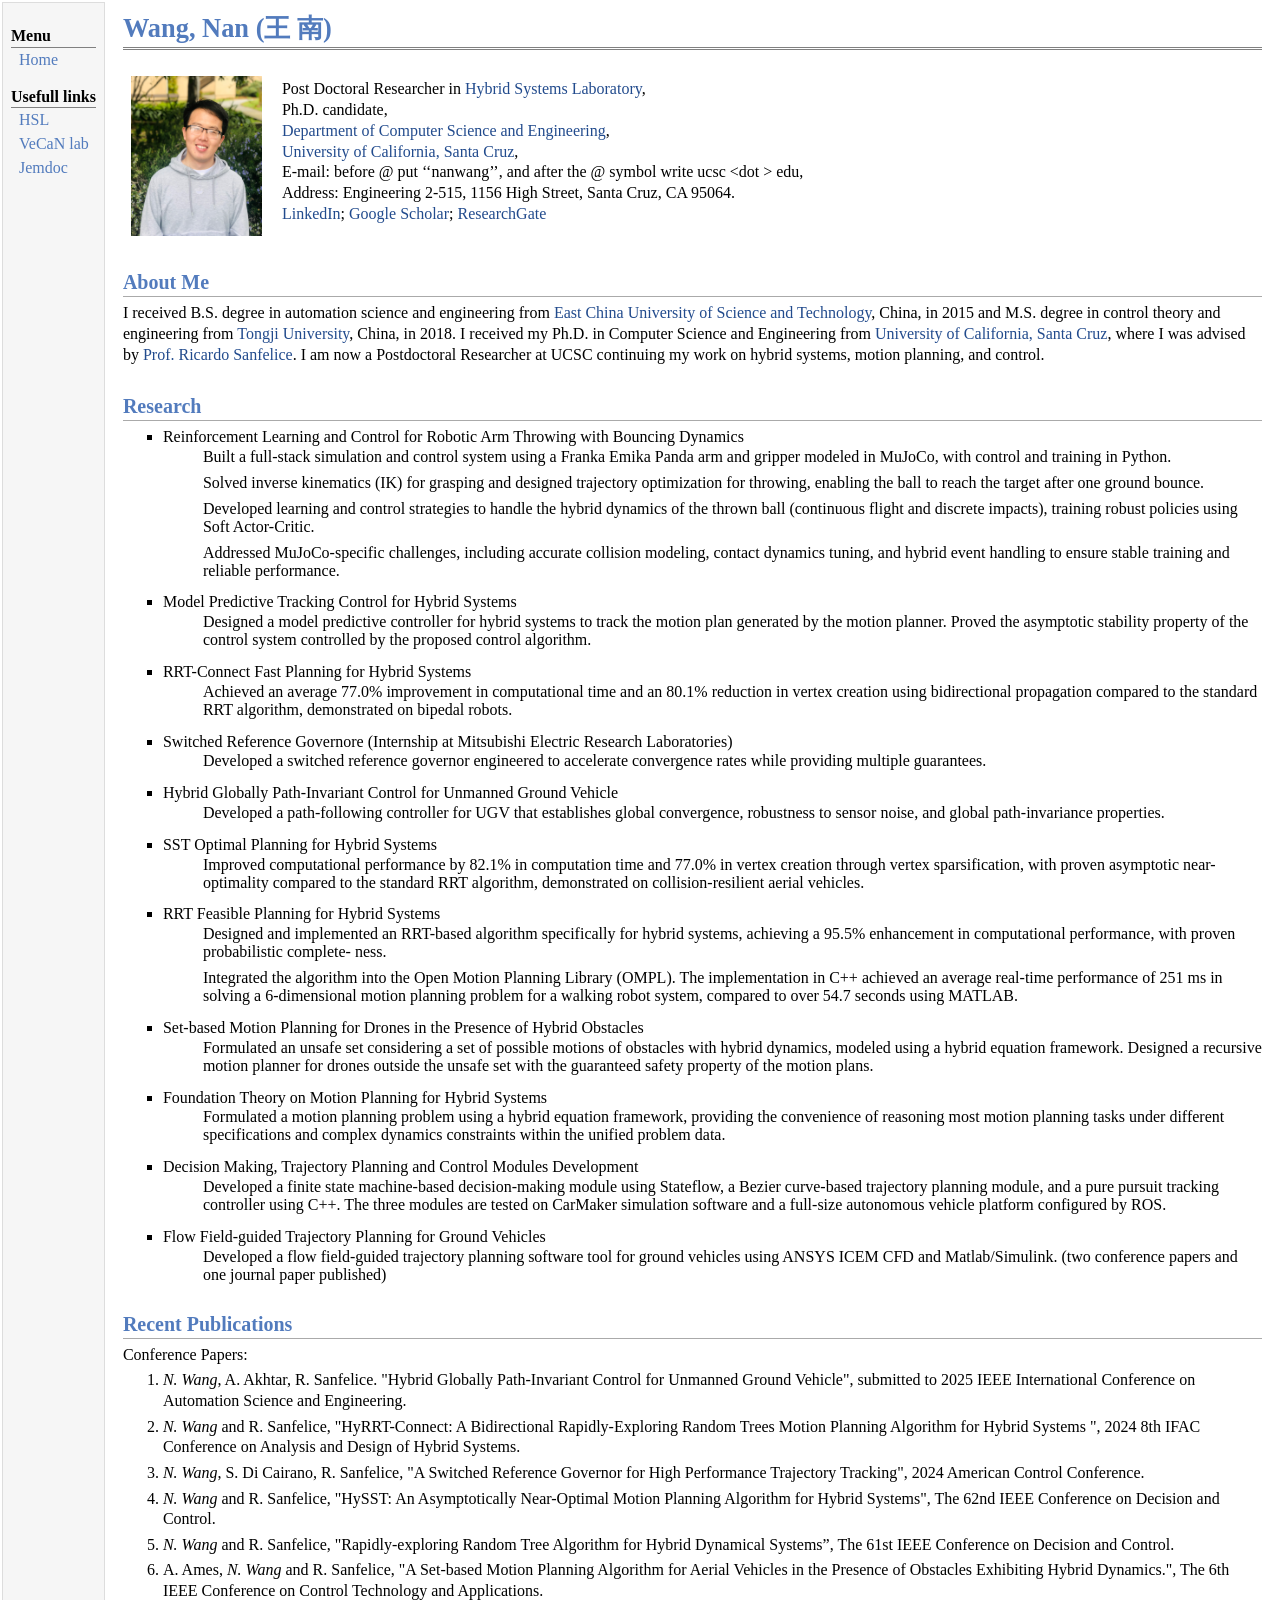
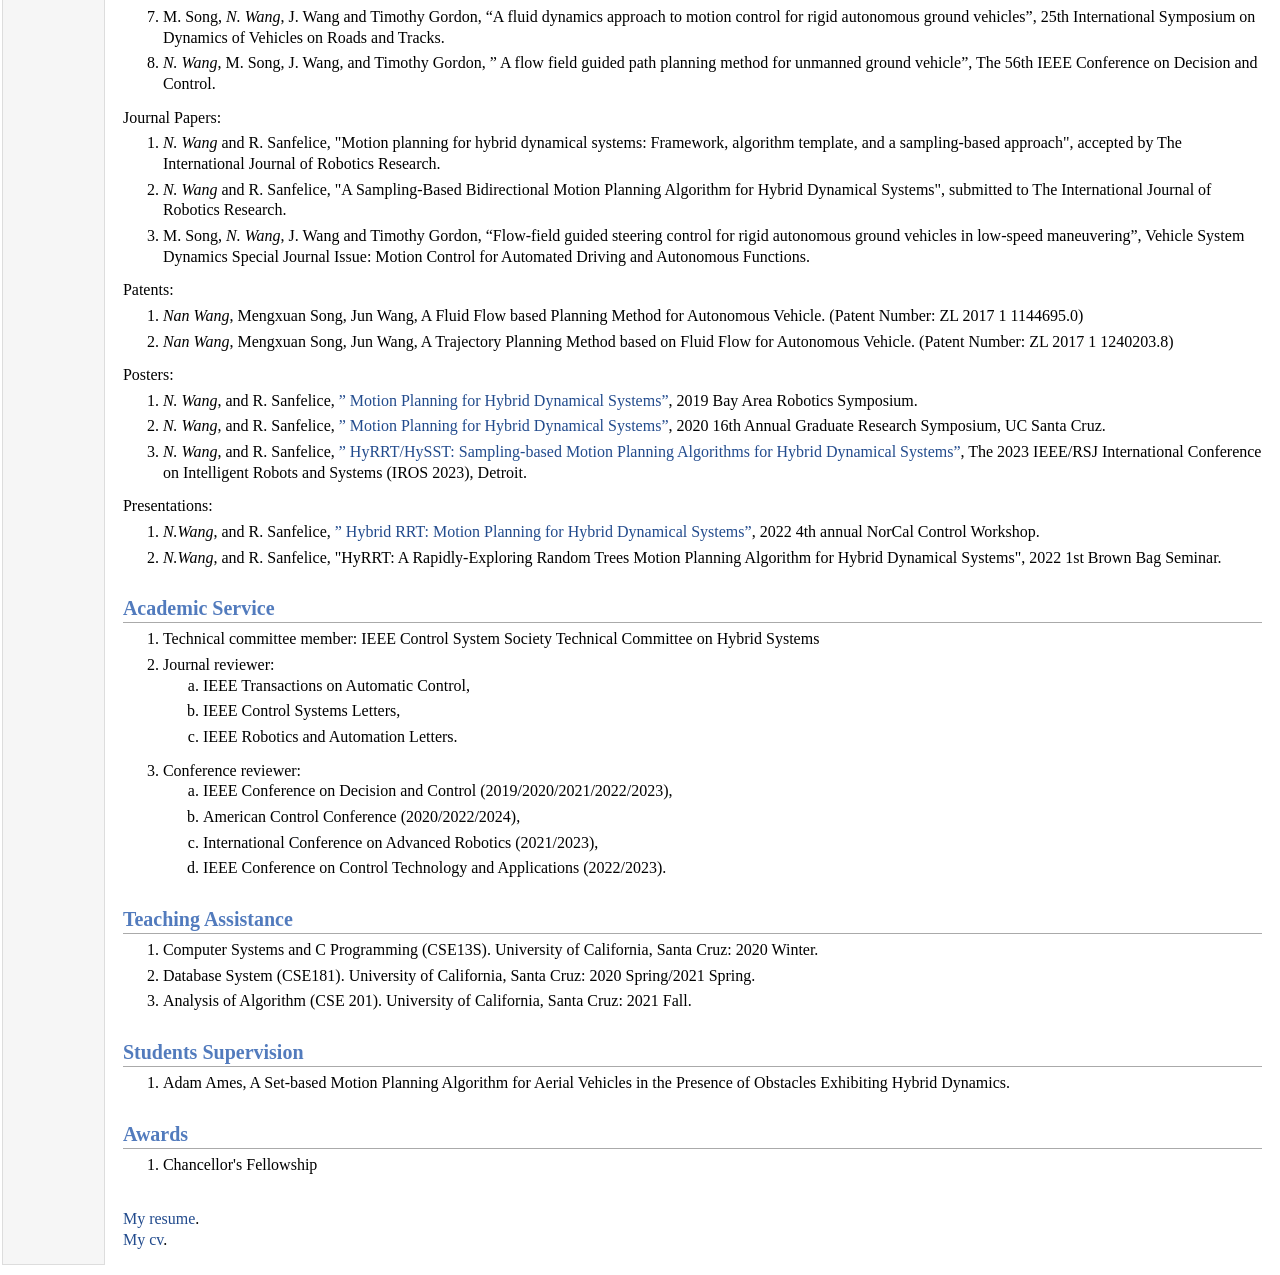
==== index.html @ 7b90ba55 "add research projects" ====
<!DOCTYPE html PUBLIC "-//W3C//DTD XHTML 1.1//EN"
  "http://www.w3.org/TR/xhtml11/DTD/xhtml11.dtd">
<html xmlns="http://www.w3.org/1999/xhtml" xml:lang="en">
<head>
<meta name="generator" content="jemdoc, see http://jemdoc.jaboc.net/" />
<meta http-equiv="Content-Type" content="text/html;charset=utf-8" />
<link rel="stylesheet" href="jemdoc.css" type="text/css" />
<title>Wang, Nan (王 南) </title>
</head>
<body>
<table summary="Table for page layout." id="tlayout">
<tr valign="top">
<td id="layout-menu">
<div class="menu-category">Menu</div>
<div class="menu-item"><a href="http://www.warnerion.com/">Home</a></div>
<div class="menu-category">Usefull links</div>
<div class="menu-item"><a href="https://hybrid.soe.ucsc.edu/">HSL</a></div>
<div class="menu-item"><a href="https://vecan.tongji.edu.cn/">VeCaN&nbsp;lab</a></div>
<div class="menu-item"><a href="http://jemdoc.jaboc.net/">Jemdoc</a></div>
</td>
<td id="layout-content">
<div id="toptitle">
<h1>Wang, Nan (王 南) </h1>
</div>
<table class="imgtable"><tr><td>
<a href="https://www.warnerion.com"><img src="photos/bio.jpg" alt="alt text" width="131px" height="160px" /></a>&nbsp;</td>
<td align="left"><p>Post Doctoral Researcher in <a href="https://hybrid.soe.ucsc.edu">Hybrid Systems Laboratory</a>,<br />
Ph.D. candidate,<br /> <a href="https://engineering.ucsc.edu/departments/computer-science-and-engineering">Department of Computer Science and Engineering</a>,<br />
<a href="https://www.ucsc.edu">University of California, Santa Cruz</a>,<br />
E-mail: before @ put &lsquo;&lsquo;nanwang&rsquo;&rsquo;, and after the @ symbol write ucsc &lt;dot &gt; edu,<br />
Address: Engineering 2-515, 1156 High Street, Santa Cruz, CA 95064.<br />
<a href="https://www.linkedin.com/in/nan-wang-3b46b2b9/">LinkedIn</a>; <a href="https://scholar.google.com/citations?hl=en&amp;user=3b65aroAAAAJ">Google Scholar</a>; <a href="https://www.researchgate.net/profile/Nan-Wang-102">ResearchGate</a><br /></p>
</td></tr></table>
<h2>About Me</h2>
<p>I received B.S. degree in automation science and engineering from <a href="http://www.ecust.edu.cn">East China University of Science and Technology</a>, China, in 2015 and M.S. degree in control theory and engineering from <a href="http://www.tongji.edu.cn">Tongji University</a>, China, in 2018. I received my Ph.D. in Computer Science and Engineering from <a href="https://www.ucsc.edu">University of California, Santa Cruz</a>, where I was advised by <a href="https://hybrid.soe.ucsc.edu">Prof. Ricardo Sanfelice</a>. I am now a Postdoctoral Researcher at UCSC continuing my work on hybrid systems, motion planning, and control.</a><br /></p>
<h2>Research</h2>
<ul>
<li><p>Reinforcement Learning and Control for Robotic Arm Throwing with Bouncing Dynamics<br />
  <ol> Built a full-stack simulation and control system using a Franka Emika Panda arm and
  gripper modeled in MuJoCo, with control and training in Python.</ol>
  <ol> Solved inverse kinematics (IK) for grasping and designed trajectory optimization for
  throwing, enabling the ball to reach the target after one ground bounce.</ol>
  <ol> Developed learning and control strategies to handle the hybrid dynamics of the thrown ball
  (continuous flight and discrete impacts), training robust policies using Soft Actor-Critic. </ol>
  <ol> Addressed MuJoCo-specific challenges, including accurate collision modeling, contact dynamics tuning, and hybrid event handling to ensure stable training and reliable performance.</ol>
 </p>
</li>
<li><p>Model Predictive Tracking Control for Hybrid Systems<br />
  <ol> Designed a model predictive controller for hybrid systems to track the motion plan generated by the motion planner. Proved the asymptotic stability property of the control system controlled by the proposed control algorithm.</ol>
 </p>
</li>
<li><p>RRT-Connect Fast Planning for Hybrid Systems<br />
  <ol> Achieved an average 77.0% improvement in computational time and an 80.1% reduction in
    vertex creation using bidirectional propagation compared to the standard RRT algorithm,
    demonstrated on bipedal robots.</ol>
   </p>
</li>
<li><p>Switched Reference Governore (Internship at Mitsubishi Electric Research Laboratories)<br />
  <ol> Developed a switched reference governor engineered to accelerate convergence rates while providing multiple guarantees.</ol>
   </p>
</li>
<li><p>Hybrid Globally Path-Invariant Control for Unmanned Ground Vehicle<br />
  <ol> Developed a path-following controller for UGV that establishes global convergence, robustness to sensor noise, and global path-invariance properties.</ol>
   </p>
</li>
<li><p>SST Optimal Planning for Hybrid Systems<br />
  <ol> Improved computational performance by 82.1% in computation time and 77.0% in vertex creation through vertex sparsification, with proven asymptotic near-optimality compared to the standard RRT algorithm, demonstrated on collision-resilient aerial vehicles.</ol>
   </p>
</li>
<li><p>RRT Feasible Planning for Hybrid Systems<br />
  <ol> Designed and implemented an RRT-based algorithm specifically for hybrid systems, achieving
    a 95.5% enhancement in computational performance, with proven probabilistic complete-
    ness.</ol>
  <ol>  Integrated the algorithm into the Open Motion Planning Library (OMPL). The implementation in C++ achieved an average real-time performance of 251 ms in solving a 6-dimensional
    motion planning problem for a walking robot system, compared to over 54.7 seconds using
    MATLAB.</ol>
   </p>
</li>
<li><p>Set-based Motion Planning for Drones in the Presence of Hybrid Obstacles<br />
  <ol> Formulated an unsafe set considering a set of possible motions of obstacles with hybrid dynamics, modeled using a hybrid equation framework. Designed a recursive motion planner for drones outside the unsafe set with the guaranteed safety property of the motion plans.</ol>
   </p>
</li>
<li><p>Foundation Theory on Motion Planning for Hybrid Systems<br />
  <ol> Formulated a motion planning problem using a hybrid equation framework, providing the convenience of reasoning most motion planning tasks under different specifications and complex dynamics constraints within the unified problem data.</ol>
   </p>
</li>
<li><p>Decision Making, Trajectory Planning and Control Modules Development<br />
  <ol> Developed a finite state machine-based decision-making module using Stateflow, a Bezier curve-based trajectory planning module, and a pure pursuit tracking controller using C++. The three modules are tested on CarMaker simulation software and a full-size autonomous vehicle platform configured by ROS.</ol>
   </p>
</li>
<li><p>Flow Field-guided Trajectory Planning for Ground Vehicles<br />
  <ol> Developed a flow field-guided trajectory planning software tool for ground vehicles using ANSYS ICEM CFD and Matlab/Simulink. (two conference papers and one journal paper published)</ol>
   </p>
</li>
</ul>
<h2>Recent Publications </h2>
<p>Conference Papers:</p>
<ol>
<li><p><i>N. Wang</i>, A. Akhtar, R. Sanfelice. "Hybrid Globally Path-Invariant Control for Unmanned Ground Vehicle", submitted to 2025 IEEE International Conference on Automation Science and Engineering.</p>
</li>
<li><p><i>N. Wang</i> and R. Sanfelice, "HyRRT-Connect: A Bidirectional Rapidly-Exploring Random Trees Motion Planning Algorithm for Hybrid Systems ", 2024 8th IFAC Conference on Analysis and Design of Hybrid Systems.</p>
</li>
<li><p><i>N. Wang</i>, S. Di Cairano, R. Sanfelice, "A Switched Reference Governor for High Performance Trajectory Tracking", 2024 American Control Conference.</p>
</li>
<li><p><i>N. Wang</i> and R. Sanfelice, "HySST: An Asymptotically Near-Optimal Motion Planning Algorithm for Hybrid Systems", The 62nd IEEE Conference on Decision and Control.</p>
</li>
<li><p><i>N. Wang</i> and R. Sanfelice, "Rapidly-exploring Random Tree Algorithm for Hybrid Dynamical Systems”, The 61st IEEE Conference on Decision and Control.</p>
</li>
<li><p>A. Ames, <i>N. Wang</i> and R. Sanfelice, "A Set-based Motion Planning Algorithm for Aerial Vehicles in the Presence of Obstacles Exhibiting Hybrid Dynamics.", The 6th IEEE Conference on Control Technology and Applications. </p>
</li>
<li><p>M. Song, <i>N. Wang</i>, J. Wang and Timothy Gordon, “A fluid dynamics approach to motion control for rigid autonomous ground vehicles”, 25th International Symposium on Dynamics of Vehicles on Roads and Tracks.</p>
</li>
<li><p><i>N. Wang</i>, M. Song, J. Wang, and Timothy Gordon, ” A flow field guided path planning method for unmanned ground vehicle”, The 56th IEEE Conference on Decision and Control.</p>
</li>
</ol>
<p>Journal Papers:</p>
<ol>
<li><p><i>N. Wang</i> and R. Sanfelice, "Motion planning for hybrid dynamical systems: Framework, algorithm template, and a sampling-based approach", accepted by The International Journal of Robotics Research.</p>
</li>
<li><p><i>N. Wang</i> and R. Sanfelice, "A Sampling-Based Bidirectional Motion Planning Algorithm for Hybrid Dynamical Systems", submitted to The International Journal of Robotics Research.</p>
</li>
<li><p>M. Song, <i>N. Wang</i>, J. Wang and Timothy Gordon, “Flow-field guided steering control for rigid autonomous ground vehicles in low-speed maneuvering”, Vehicle System Dynamics Special Journal Issue:  Motion Control for Automated Driving and Autonomous Functions.</p>
</li>
</ol>
<p>Patents:</p>
<ol>
<li><p><i>Nan Wang</i>, Mengxuan Song, Jun Wang, A Fluid Flow based Planning Method for Autonomous Vehicle. (Patent Number: ZL 2017 1 1144695.0)</p>
</li>
<li><p><i>Nan Wang</i>, Mengxuan Song, Jun Wang, A Trajectory Planning Method based on Fluid Flow for Autonomous Vehicle. (Patent Number: ZL 2017 1 1240203.8)</p>
</li>
</ol>
<p>Posters:</p>
<ol>
<li><p><i>N. Wang</i>, and R. Sanfelice, <a href="Wang-Sanfelice-poster.pdf">” Motion Planning for Hybrid Dynamical Systems”</a>, 2019 Bay Area Robotics Symposium.</p>
</li>
<li><p><i>N. Wang</i>, and R. Sanfelice, <a href="Wang-Sanfelice-poster-GRS.pdf">” Motion Planning for Hybrid Dynamical Systems”</a>, 2020 16th Annual Graduate Research Symposium, UC Santa Cruz.</p>
</li>
<li><p><i>N. Wang</i>, and R. Sanfelice, <a href="IROS23Poster.pdf">” HyRRT/HySST: Sampling-based Motion Planning Algorithms for Hybrid Dynamical Systems”</a>, The 2023 IEEE/RSJ International Conference on Intelligent Robots and Systems (IROS 2023), Detroit.</p>
</li>
</ol>
<p>Presentations:</p>
<ol>
<li><p><i>N.Wang</i>, and R. Sanfelice, <a href="Wang-Sanfelice-slides-2022NorCal.pdf">” Hybrid RRT: Motion Planning for Hybrid Dynamical Systems”</a>, 2022 4th annual NorCal Control Workshop.</p>
</li>
<li><p><i>N.Wang</i>, and R. Sanfelice, "HyRRT: A Rapidly-Exploring Random Trees Motion Planning Algorithm for Hybrid Dynamical Systems", 2022 1st Brown Bag Seminar.</p>
</li>
</ol>
<h2>Academic Service</h2>
<ol>
<li><p>Technical committee member: IEEE Control System Society Technical Committee on Hybrid Systems</p>
</li>
<li><p>Journal reviewer:</p>
<ol>
<li><p>IEEE Transactions on Automatic Control, </p>
</li>
<li><p>IEEE Control Systems Letters,</p>
</li>
<li><p>IEEE Robotics and Automation Letters.</p>
</li></ol>
</li>
<li><p>Conference reviewer: </p>
<ol>
<li><p>IEEE Conference on Decision and Control (2019/2020/2021/2022/2023),</p>
</li>
<li><p>American Control Conference (2020/2022/2024),</p>
</li>
<li><p>International Conference on Advanced Robotics (2021/2023), </p>
</li>
<li><p>IEEE Conference on Control Technology and Applications (2022/2023).</p>
</li>
</ol>

</li>
</ol>
<h2>Teaching Assistance</h2>
<ol>
<li><p>Computer Systems and C Programming (CSE13S). University of California, Santa Cruz: 2020 Winter. </p>
</li>
<li><p>Database System (CSE181). University of California, Santa Cruz: 2020 Spring/2021 Spring.</p>
</li>
<li><p>Analysis of Algorithm (CSE 201). University of California, Santa Cruz: 2021 Fall.</p>
</li>
</ol>
<h2>Students Supervision</h2>
<ol>
<li><p>Adam Ames, A Set-based Motion Planning Algorithm for Aerial Vehicles in the Presence of Obstacles Exhibiting Hybrid Dynamics.</p>
</li>
</ol>
<h2>Awards</h2>
<ol>
<li><p>Chancellor's Fellowship</p>
</li>
</ol>
<p><br />
<a href="NanWangResume.pdf">My resume</a>.<br />
<a href="NanWangCV.pdf">My cv</a>.</p>
</td>
</tr>
</table>
</body>
</html>
---- jemdoc.css ----
/* Default css file for jemdoc. */

table#tlayout {
    border: none;
    border-collapse: separate;
    background: white;
}

body {
	background: white;
	font-family: Georgia, serif;
	padding-bottom: 8px;
	margin: 0;
}

#layout-menu {
	background: #f6f6f6;
	border: 1px solid #dddddd;
	padding-top: 0.5em;
	padding-left: 8px;
	padding-right: 8px;
	font-size: 1.0em;
	width: auto;
	white-space: nowrap;
    text-align: left;
    vertical-align: top;
}

#layout-menu td {
	background: #f4f4f4;
    vertical-align: top;
}

#layout-content {
	padding-top: 0.0em;
	padding-left: 1.0em;
	padding-right: 1.0em;
    border: none;
    background: white;
    text-align: left;
    vertical-align: top;
}

#layout-menu a {
	line-height: 1.5em;
	margin-left: 0.5em;
}

tt {
    background: #ffffdd;
}

pre, tt {
	font-size: 90%;
	font-family: monaco, monospace;
}

a, a > tt {
	color: #224b8d;
	text-decoration: none;
}

a:hover {
	border-bottom: 1px gray dotted;
}

#layout-menu a.current:link, #layout-menu a.current:visited {
	color: #022b6d;
	border-bottom: 1px gray solid;
}
#layout-menu a:link, #layout-menu a:visited, #layout-menu a:hover {
	color: #527bbd;
	text-decoration: none;
}
#layout-menu a:hover {
	text-decoration: none;
}

div.menu-category {
	border-bottom: 1px solid gray;
	margin-top: 0.8em;
	padding-top: 0.2em;
	padding-bottom: 0.1em;
	font-weight: bold;
}

div.menu-item {
	padding-left: 16px;
	text-indent: -16px;
}

div#toptitle {
	padding-bottom: 0.2em;
	margin-bottom: 1.5em;
	border-bottom: 3px double gray;
}

/* Reduce space if we begin the page with a title. */
div#toptitle + h2, div#toptitle + h3 {
	margin-top: -0.7em;
}

div#subtitle {
	margin-top: 0.0em;
	margin-bottom: 0.0em;
	padding-top: 0em;
	padding-bottom: 0.1em;
}

em {
	font-style: italic;
}

strong {
	font-weight: bold;
}


h1, h2, h3 {
	color: #527bbd;
	margin-top: 0.7em;
	margin-bottom: 0.3em;
	padding-bottom: 0.2em;
	line-height: 1.0;
	padding-top: 0.5em;
	border-bottom: 1px solid #aaaaaa;
}

h1 {
	font-size: 165%;
}

h2 {
	padding-top: 0.8em;
	font-size: 125%;
}

h2 + h3 {
    padding-top: 0.2em;
}

h3 {
	font-size: 110%;
	border-bottom: none;
}

p {
	margin-top: 0.0em;
	margin-bottom: 0.8em;
	padding: 0;
	line-height: 1.3;
}

pre {
	padding: 0;
	margin: 0;
}

div#footer {
	font-size: small;
	border-top: 1px solid #c0c0c0;
	padding-top: 0.1em;
	margin-top: 4.0em;
	color: #c0c0c0;
}

div#footer a {
	color: #80a0b0;
}

div#footer-text {
	float: left;
	padding-bottom: 8px;
}

ul, ol, dl {
	margin-top: 0.2em;
	padding-top: 0;
	margin-bottom: 0.8em;
}

dt {
	margin-top: 0.5em;
	margin-bottom: 0;
}

dl {
	margin-left: 20px;
}

dd {
	color: #222222;
}

dd > *:first-child {
	margin-top: 0;
}

ul {
	list-style-position: outside;
	list-style-type: square;
}

p + ul, p + ol {
	margin-top: -0.5em;
}

li ul, li ol {
	margin-top: -0.3em;
}

ol {
	list-style-position: outside;
	list-style-type: decimal;
}

li p, dd p {
	margin-bottom: 0.3em;
}


ol ol {
	list-style-type: lower-alpha;
}

ol ol ol {
	list-style-type: lower-roman;
}

p + div.codeblock {
	margin-top: -0.6em;
}

div.codeblock, div.infoblock {
	margin-right: 0%;
	margin-top: 1.2em;
	margin-bottom: 1.3em;
}

div.blocktitle {
	font-weight: bold;
	color: #cd7b62;
	margin-top: 1.2em;
	margin-bottom: 0.1em;
}

div.blockcontent {
	border: 1px solid silver;
	padding: 0.3em 0.5em;
}

div.infoblock > div.blockcontent {
	background: #ffffee;
}

div.blockcontent p + ul, div.blockcontent p + ol {
	margin-top: 0.4em;
}

div.infoblock p {
	margin-bottom: 0em;
}

div.infoblock li p, div.infoblock dd p {
	margin-bottom: 0.5em;
}

div.infoblock p + p {
	margin-top: 0.8em;
}

div.codeblock > div.blockcontent {
	background: #f6f6f6;
}

span.pycommand {
	color: #000070;
}

span.statement {
	color: #008800;
}
span.builtin {
	color: #000088;
}
span.special {
	color: #990000;
}
span.operator {
	color: #880000;
}
span.error {
	color: #aa0000;
}
span.comment, span.comment > *, span.string, span.string > * {
	color: #606060;
}

@media print {
	#layout-menu { display: none; }
}

#fwtitle {
	margin: 2px;
}

#fwtitle #toptitle {
	padding-left: 0.5em;
	margin-bottom: 0.5em;
}

#layout-content h1:first-child, #layout-content h2:first-child, #layout-content h3:first-child {
	margin-top: -0.7em;
}

div#toptitle h1, #layout-content div#toptitle h1 {
	margin-bottom: 0.0em;
	padding-bottom: 0.1em;
	padding-top: 0;
	margin-top: 0.5em;
	border-bottom: none;
}

img.eq {
	padding: 0;
	padding-left: 0.1em;
	padding-right: 0.1em;
	margin: 0;
}

img.eqwl {
	padding-left: 2em;
	padding-top: 0.6em;
	padding-bottom: 0.2em;
	margin: 0;
}

table {
    border: 2px solid black;
    border-collapse: collapse;
}

td {
    padding: 2px;
    padding-left: 0.5em;
    padding-right: 0.5em;
    text-align: center;
    border: 1px solid gray;
}

table + table {
    margin-top: 1em;
}

tr.heading {
    font-weight: bold;
    border-bottom: 2px solid black;
}

img {
    border: none;
}

table.imgtable, table.imgtable td {
    border: none;
    text-align: left;
}
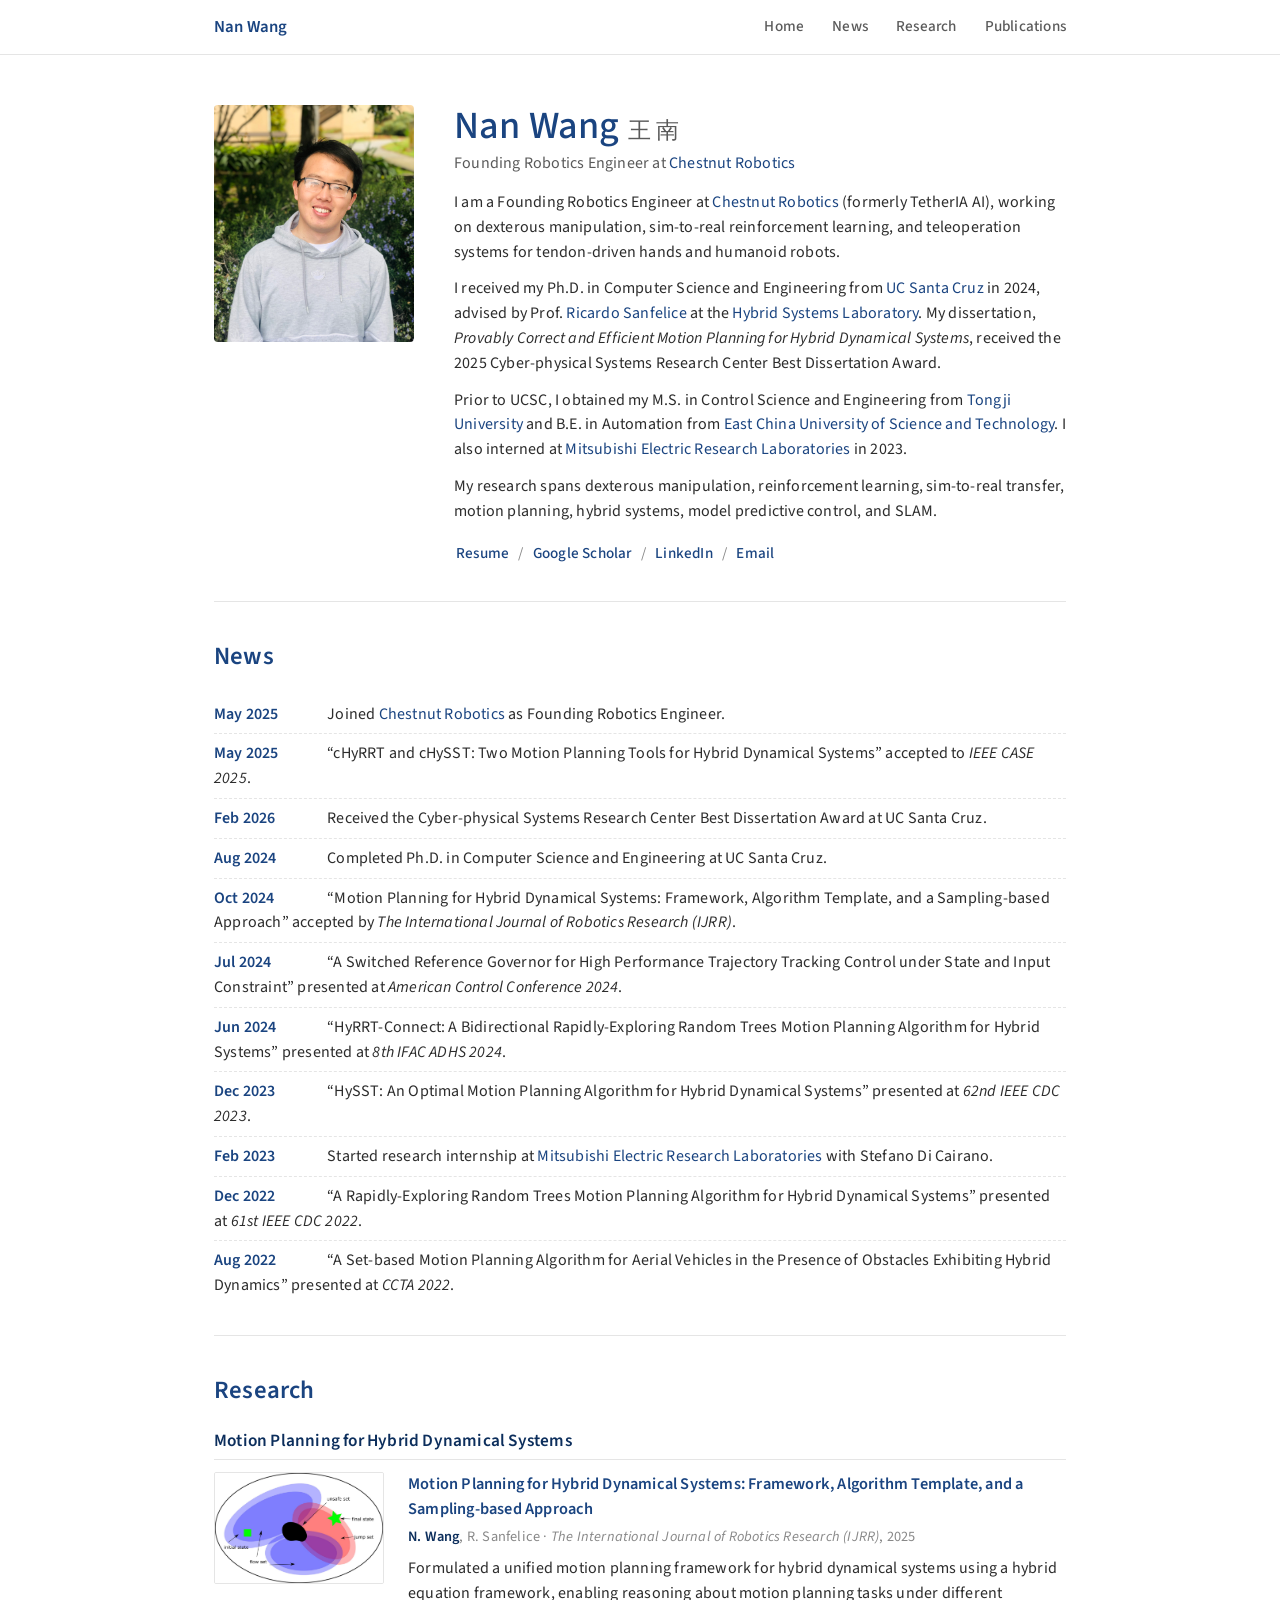
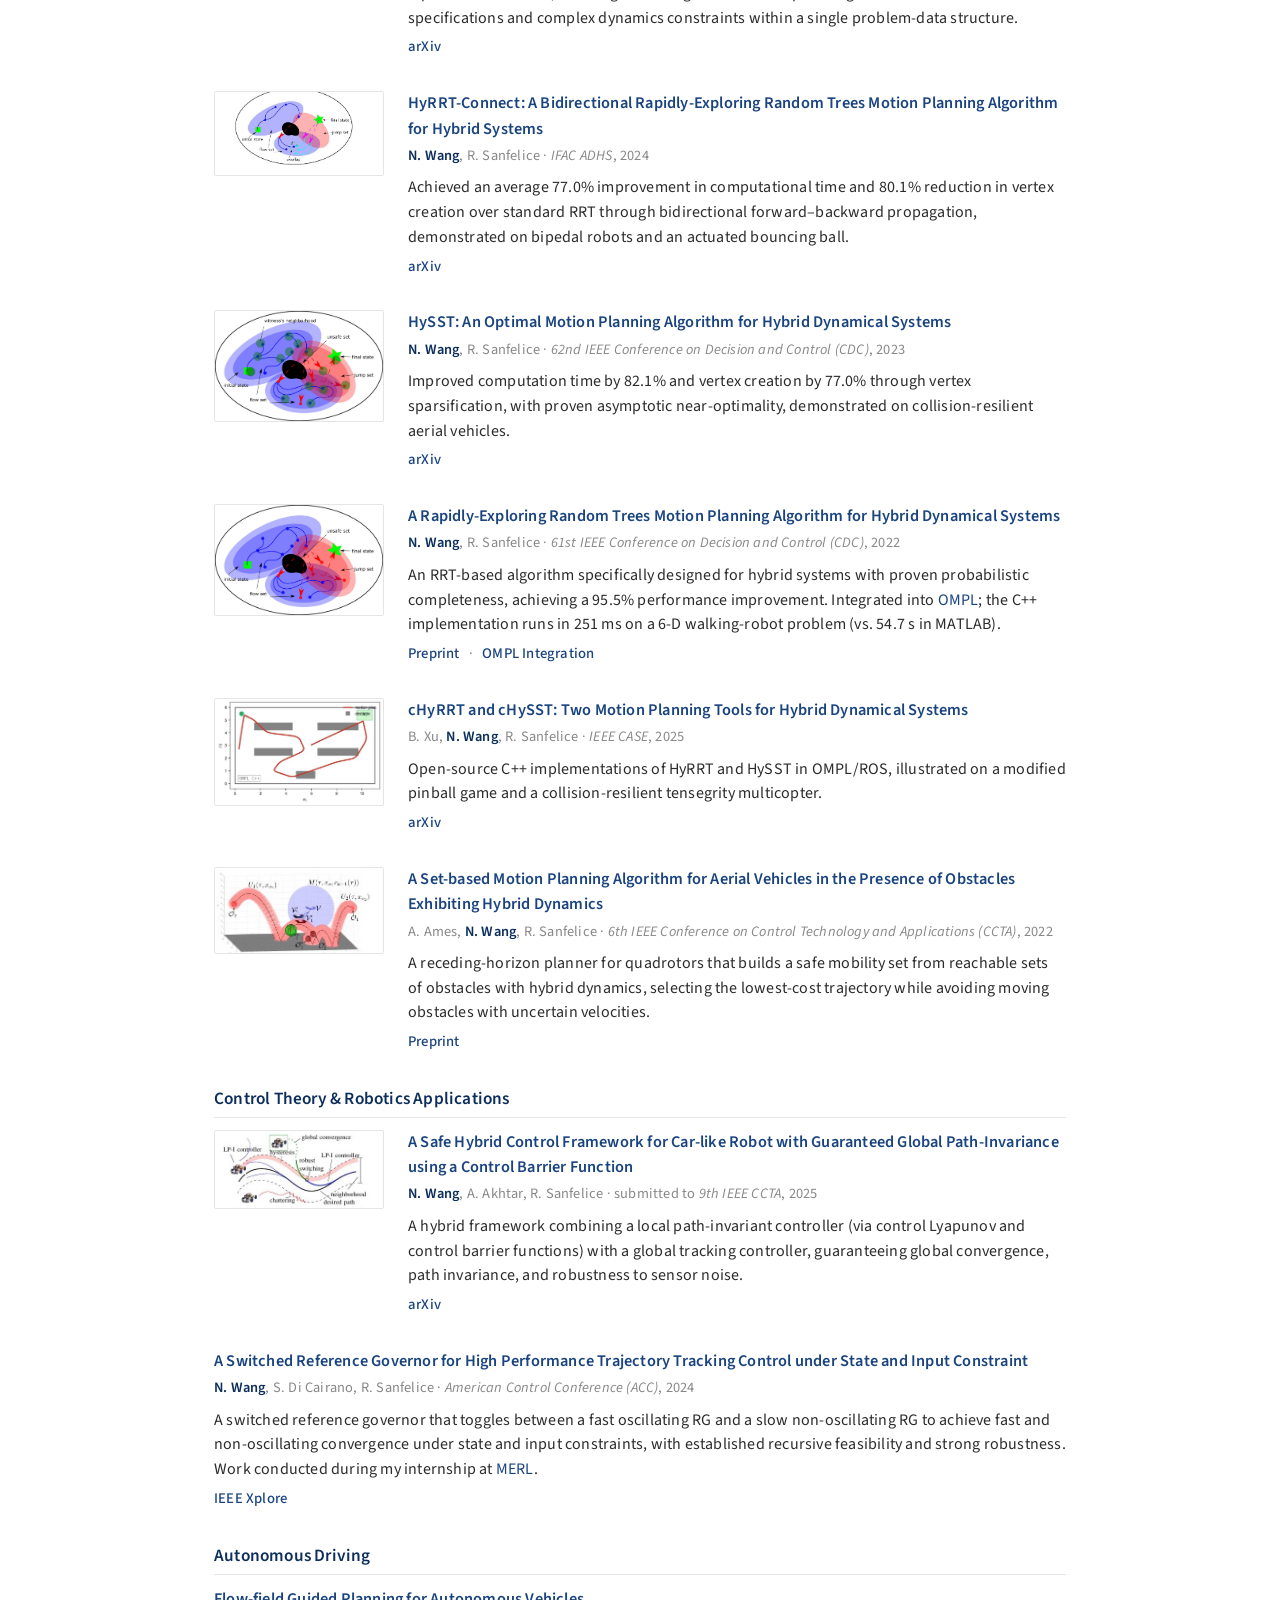
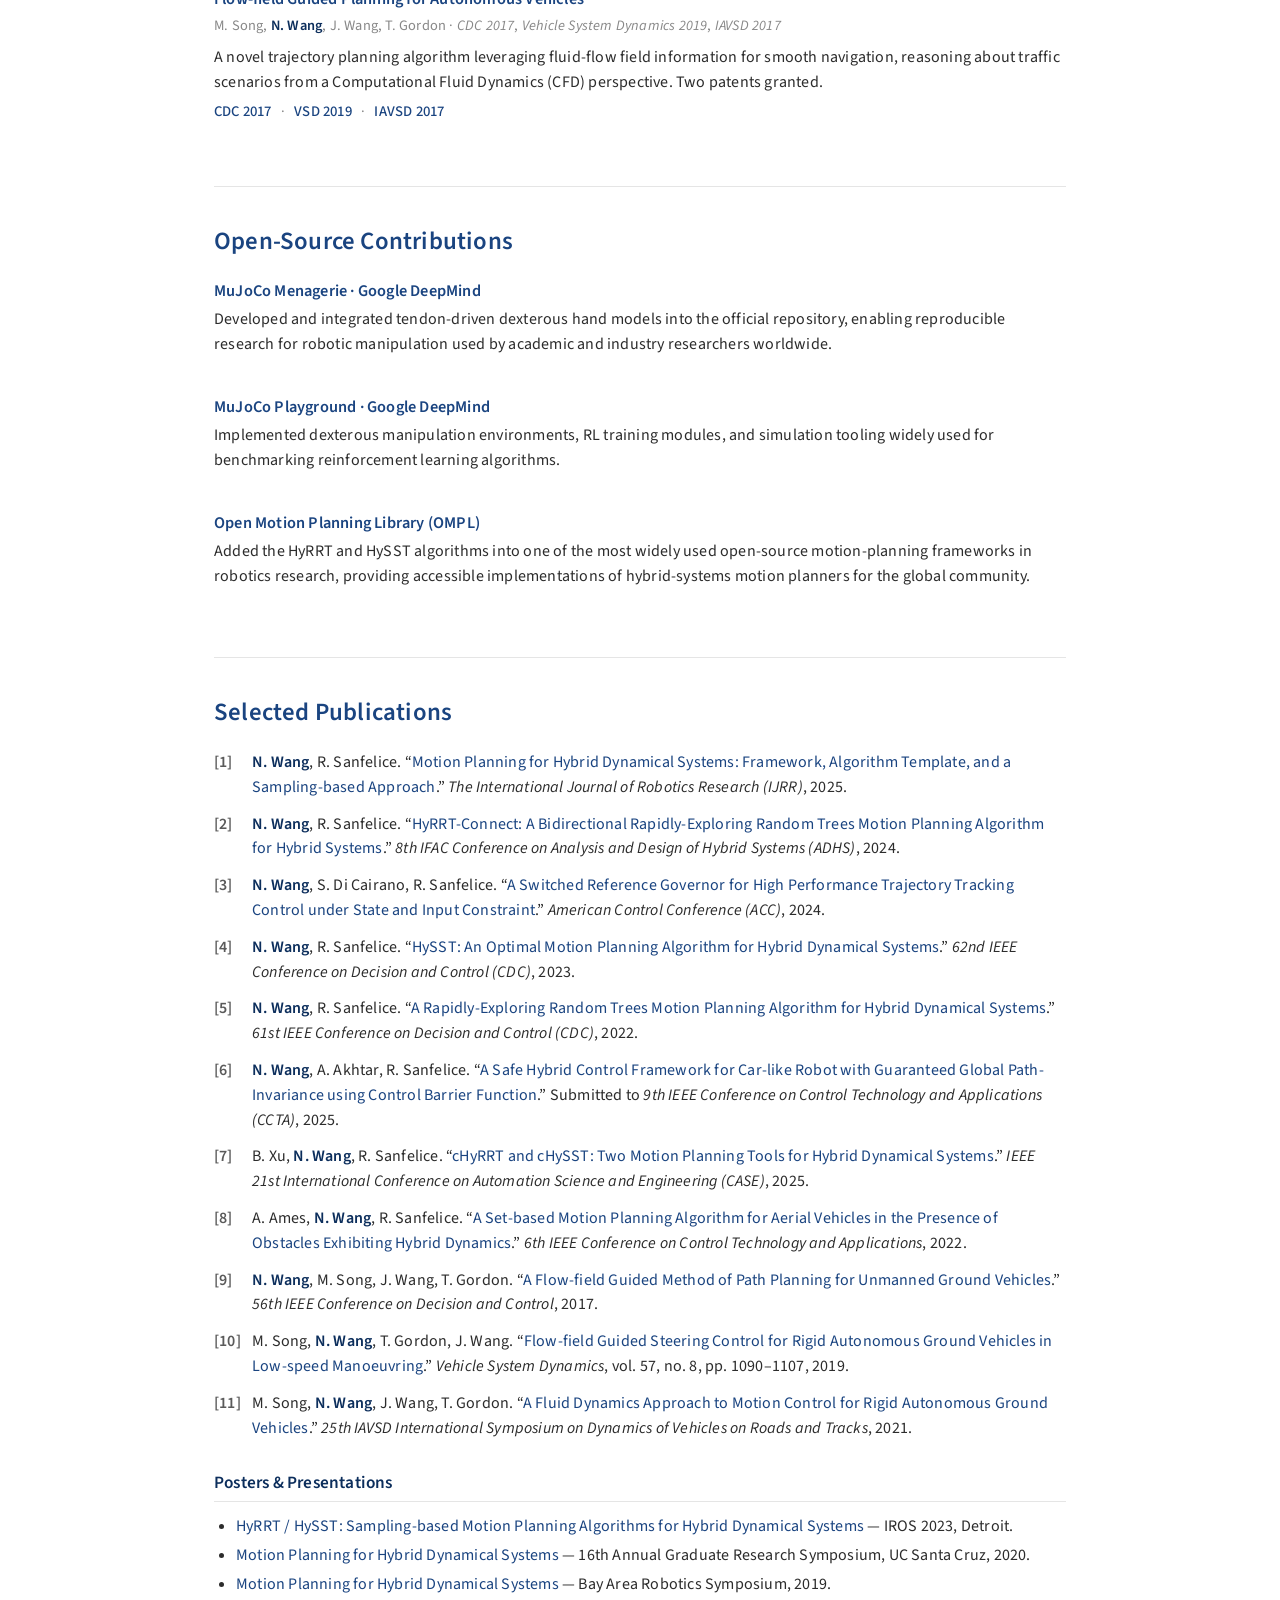
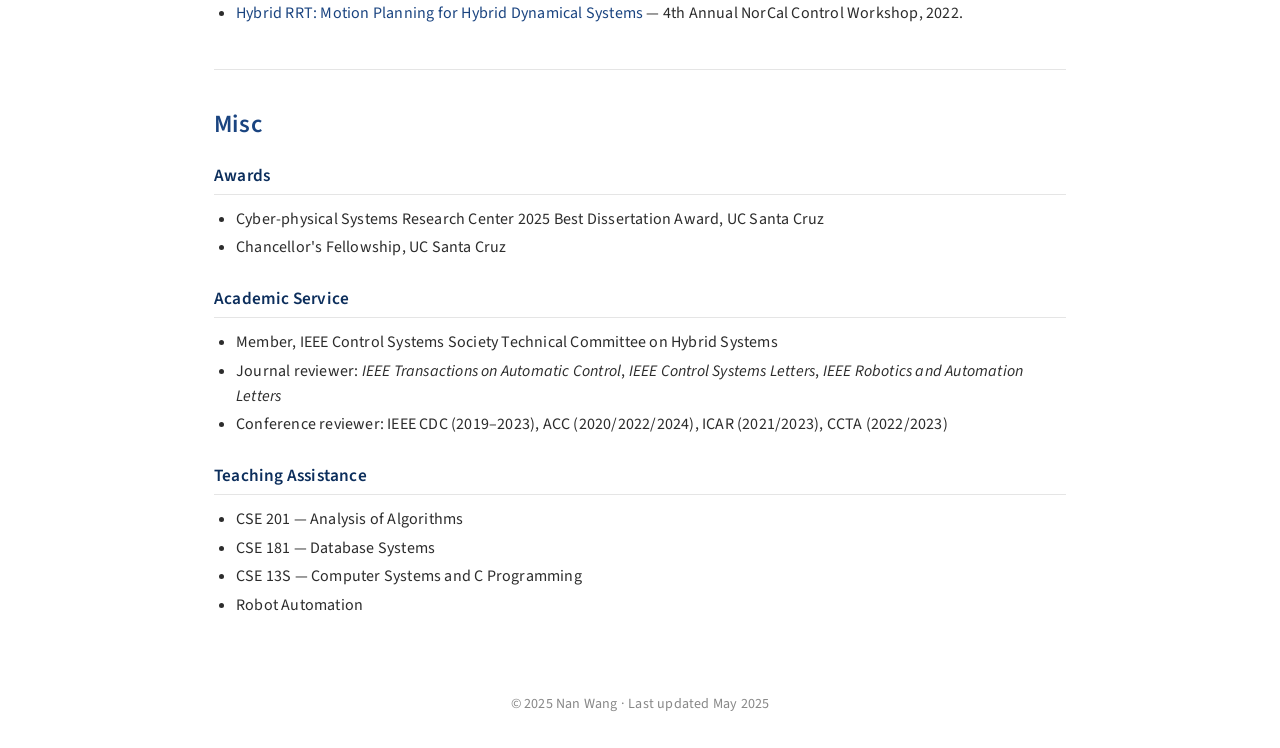
==== commit 27873eee: "Redesign website with new resume and research showcase Single-page academic layout (Source Sans Pro," ====
--- a/index.html
+++ b/index.html
@@ -1,201 +1,297 @@
-<!DOCTYPE html PUBLIC "-//W3C//DTD XHTML 1.1//EN"
-  "http://www.w3.org/TR/xhtml11/DTD/xhtml11.dtd">
-<html xmlns="http://www.w3.org/1999/xhtml" xml:lang="en">
+<!DOCTYPE html>
+<html lang="en">
 <head>
-<meta name="generator" content="jemdoc, see http://jemdoc.jaboc.net/" />
-<meta http-equiv="Content-Type" content="text/html;charset=utf-8" />
-<link rel="stylesheet" href="jemdoc.css" type="text/css" />
-<title>Wang, Nan (王 南) </title>
+    <meta charset="UTF-8" />
+    <meta name="viewport" content="width=device-width, initial-scale=1.0" />
+    <link rel="icon" href="icon.ico" type="image/x-icon" />
+    <link href="https://fonts.googleapis.com/css2?family=Source+Sans+Pro:wght@300;400;500;600;700&display=swap" rel="stylesheet" />
+    <link rel="stylesheet" type="text/css" href="style.css" />
+    <title>Nan Wang (王 南)</title>
 </head>
 <body>
-<table summary="Table for page layout." id="tlayout">
-<tr valign="top">
-<td id="layout-menu">
-<div class="menu-category">Menu</div>
-<div class="menu-item"><a href="http://www.warnerion.com/">Home</a></div>
-<div class="menu-category">Usefull links</div>
-<div class="menu-item"><a href="https://hybrid.soe.ucsc.edu/">HSL</a></div>
-<div class="menu-item"><a href="https://vecan.tongji.edu.cn/">VeCaN&nbsp;lab</a></div>
-<div class="menu-item"><a href="http://jemdoc.jaboc.net/">Jemdoc</a></div>
-</td>
-<td id="layout-content">
-<div id="toptitle">
-<h1>Wang, Nan (王 南) </h1>
+
+<div id="header">
+    <div id="header-inner">
+        <div id="header-name">Nan Wang</div>
+        <nav id="header-nav">
+            <a href="#profile">Home</a>
+            <a href="#news">News</a>
+            <a href="#research">Research</a>
+            <a href="#publications">Publications</a>
+        </nav>
+    </div>
 </div>
-<table class="imgtable"><tr><td>
-<a href="https://www.warnerion.com"><img src="photos/bio.jpg" alt="alt text" width="131px" height="160px" /></a>&nbsp;</td>
-<td align="left"><p>Post Doctoral Researcher in <a href="https://hybrid.soe.ucsc.edu">Hybrid Systems Laboratory</a>,<br />
-Ph.D. candidate,<br /> <a href="https://engineering.ucsc.edu/departments/computer-science-and-engineering">Department of Computer Science and Engineering</a>,<br />
-<a href="https://www.ucsc.edu">University of California, Santa Cruz</a>,<br />
-E-mail: before @ put &lsquo;&lsquo;nanwang&rsquo;&rsquo;, and after the @ symbol write ucsc &lt;dot &gt; edu,<br />
-Address: Engineering 2-515, 1156 High Street, Santa Cruz, CA 95064.<br />
-<a href="https://www.linkedin.com/in/nan-wang-3b46b2b9/">LinkedIn</a>; <a href="https://scholar.google.com/citations?hl=en&amp;user=3b65aroAAAAJ">Google Scholar</a>; <a href="https://www.researchgate.net/profile/Nan-Wang-102">ResearchGate</a><br /></p>
-</td></tr></table>
-<h2>About Me</h2>
-<p>I received B.S. degree in automation science and engineering from <a href="http://www.ecust.edu.cn">East China University of Science and Technology</a>, China, in 2015 and M.S. degree in control theory and engineering from <a href="http://www.tongji.edu.cn">Tongji University</a>, China, in 2018. I received my Ph.D. in Computer Science and Engineering from <a href="https://www.ucsc.edu">University of California, Santa Cruz</a>, where I was advised by <a href="https://hybrid.soe.ucsc.edu">Prof. Ricardo Sanfelice</a>. I am now a Postdoctoral Researcher at UCSC continuing my work on hybrid systems, motion planning, and control.</a><br /></p>
-<h2>Research</h2>
-<ul>
-<li><p>Reinforcement Learning and Control for Robotic Arm Throwing with Bouncing Dynamics<br />
-  <ol> Built a full-stack simulation and control system using a Franka Emika Panda arm and
-  gripper modeled in MuJoCo, with control and training in Python.</ol>
-  <ol> Solved inverse kinematics (IK) for grasping and designed trajectory optimization for
-  throwing, enabling the ball to reach the target after one ground bounce.</ol>
-  <ol> Developed learning and control strategies to handle the hybrid dynamics of the thrown ball
-  (continuous flight and discrete impacts), training robust policies using Soft Actor-Critic. </ol>
-  <ol> Addressed MuJoCo-specific challenges, including accurate collision modeling, contact dynamics tuning, and hybrid event handling to ensure stable training and reliable performance.</ol>
- </p>
-</li>
-<li><p>Model Predictive Tracking Control for Hybrid Systems<br />
-  <ol> Designed a model predictive controller for hybrid systems to track the motion plan generated by the motion planner. Proved the asymptotic stability property of the control system controlled by the proposed control algorithm.</ol>
- </p>
-</li>
-<li><p>RRT-Connect Fast Planning for Hybrid Systems<br />
-  <ol> Achieved an average 77.0% improvement in computational time and an 80.1% reduction in
-    vertex creation using bidirectional propagation compared to the standard RRT algorithm,
-    demonstrated on bipedal robots.</ol>
-   </p>
-</li>
-<li><p>Switched Reference Governore (Internship at Mitsubishi Electric Research Laboratories)<br />
-  <ol> Developed a switched reference governor engineered to accelerate convergence rates while providing multiple guarantees.</ol>
-   </p>
-</li>
-<li><p>Hybrid Globally Path-Invariant Control for Unmanned Ground Vehicle<br />
-  <ol> Developed a path-following controller for UGV that establishes global convergence, robustness to sensor noise, and global path-invariance properties.</ol>
-   </p>
-</li>
-<li><p>SST Optimal Planning for Hybrid Systems<br />
-  <ol> Improved computational performance by 82.1% in computation time and 77.0% in vertex creation through vertex sparsification, with proven asymptotic near-optimality compared to the standard RRT algorithm, demonstrated on collision-resilient aerial vehicles.</ol>
-   </p>
-</li>
-<li><p>RRT Feasible Planning for Hybrid Systems<br />
-  <ol> Designed and implemented an RRT-based algorithm specifically for hybrid systems, achieving
-    a 95.5% enhancement in computational performance, with proven probabilistic complete-
-    ness.</ol>
-  <ol>  Integrated the algorithm into the Open Motion Planning Library (OMPL). The implementation in C++ achieved an average real-time performance of 251 ms in solving a 6-dimensional
-    motion planning problem for a walking robot system, compared to over 54.7 seconds using
-    MATLAB.</ol>
-   </p>
-</li>
-<li><p>Set-based Motion Planning for Drones in the Presence of Hybrid Obstacles<br />
-  <ol> Formulated an unsafe set considering a set of possible motions of obstacles with hybrid dynamics, modeled using a hybrid equation framework. Designed a recursive motion planner for drones outside the unsafe set with the guaranteed safety property of the motion plans.</ol>
-   </p>
-</li>
-<li><p>Foundation Theory on Motion Planning for Hybrid Systems<br />
-  <ol> Formulated a motion planning problem using a hybrid equation framework, providing the convenience of reasoning most motion planning tasks under different specifications and complex dynamics constraints within the unified problem data.</ol>
-   </p>
-</li>
-<li><p>Decision Making, Trajectory Planning and Control Modules Development<br />
-  <ol> Developed a finite state machine-based decision-making module using Stateflow, a Bezier curve-based trajectory planning module, and a pure pursuit tracking controller using C++. The three modules are tested on CarMaker simulation software and a full-size autonomous vehicle platform configured by ROS.</ol>
-   </p>
-</li>
-<li><p>Flow Field-guided Trajectory Planning for Ground Vehicles<br />
-  <ol> Developed a flow field-guided trajectory planning software tool for ground vehicles using ANSYS ICEM CFD and Matlab/Simulink. (two conference papers and one journal paper published)</ol>
-   </p>
-</li>
-</ul>
-<h2>Recent Publications </h2>
-<p>Conference Papers:</p>
-<ol>
-<li><p><i>N. Wang</i>, A. Akhtar, R. Sanfelice. "Hybrid Globally Path-Invariant Control for Unmanned Ground Vehicle", submitted to 2025 IEEE International Conference on Automation Science and Engineering.</p>
-</li>
-<li><p><i>N. Wang</i> and R. Sanfelice, "HyRRT-Connect: A Bidirectional Rapidly-Exploring Random Trees Motion Planning Algorithm for Hybrid Systems ", 2024 8th IFAC Conference on Analysis and Design of Hybrid Systems.</p>
-</li>
-<li><p><i>N. Wang</i>, S. Di Cairano, R. Sanfelice, "A Switched Reference Governor for High Performance Trajectory Tracking", 2024 American Control Conference.</p>
-</li>
-<li><p><i>N. Wang</i> and R. Sanfelice, "HySST: An Asymptotically Near-Optimal Motion Planning Algorithm for Hybrid Systems", The 62nd IEEE Conference on Decision and Control.</p>
-</li>
-<li><p><i>N. Wang</i> and R. Sanfelice, "Rapidly-exploring Random Tree Algorithm for Hybrid Dynamical Systems”, The 61st IEEE Conference on Decision and Control.</p>
-</li>
-<li><p>A. Ames, <i>N. Wang</i> and R. Sanfelice, "A Set-based Motion Planning Algorithm for Aerial Vehicles in the Presence of Obstacles Exhibiting Hybrid Dynamics.", The 6th IEEE Conference on Control Technology and Applications. </p>
-</li>
-<li><p>M. Song, <i>N. Wang</i>, J. Wang and Timothy Gordon, “A fluid dynamics approach to motion control for rigid autonomous ground vehicles”, 25th International Symposium on Dynamics of Vehicles on Roads and Tracks.</p>
-</li>
-<li><p><i>N. Wang</i>, M. Song, J. Wang, and Timothy Gordon, ” A flow field guided path planning method for unmanned ground vehicle”, The 56th IEEE Conference on Decision and Control.</p>
-</li>
-</ol>
-<p>Journal Papers:</p>
-<ol>
-<li><p><i>N. Wang</i> and R. Sanfelice, "Motion planning for hybrid dynamical systems: Framework, algorithm template, and a sampling-based approach", accepted by The International Journal of Robotics Research.</p>
-</li>
-<li><p><i>N. Wang</i> and R. Sanfelice, "A Sampling-Based Bidirectional Motion Planning Algorithm for Hybrid Dynamical Systems", submitted to The International Journal of Robotics Research.</p>
-</li>
-<li><p>M. Song, <i>N. Wang</i>, J. Wang and Timothy Gordon, “Flow-field guided steering control for rigid autonomous ground vehicles in low-speed maneuvering”, Vehicle System Dynamics Special Journal Issue:  Motion Control for Automated Driving and Autonomous Functions.</p>
-</li>
-</ol>
-<p>Patents:</p>
-<ol>
-<li><p><i>Nan Wang</i>, Mengxuan Song, Jun Wang, A Fluid Flow based Planning Method for Autonomous Vehicle. (Patent Number: ZL 2017 1 1144695.0)</p>
-</li>
-<li><p><i>Nan Wang</i>, Mengxuan Song, Jun Wang, A Trajectory Planning Method based on Fluid Flow for Autonomous Vehicle. (Patent Number: ZL 2017 1 1240203.8)</p>
-</li>
-</ol>
-<p>Posters:</p>
-<ol>
-<li><p><i>N. Wang</i>, and R. Sanfelice, <a href="Wang-Sanfelice-poster.pdf">” Motion Planning for Hybrid Dynamical Systems”</a>, 2019 Bay Area Robotics Symposium.</p>
-</li>
-<li><p><i>N. Wang</i>, and R. Sanfelice, <a href="Wang-Sanfelice-poster-GRS.pdf">” Motion Planning for Hybrid Dynamical Systems”</a>, 2020 16th Annual Graduate Research Symposium, UC Santa Cruz.</p>
-</li>
-<li><p><i>N. Wang</i>, and R. Sanfelice, <a href="IROS23Poster.pdf">” HyRRT/HySST: Sampling-based Motion Planning Algorithms for Hybrid Dynamical Systems”</a>, The 2023 IEEE/RSJ International Conference on Intelligent Robots and Systems (IROS 2023), Detroit.</p>
-</li>
-</ol>
-<p>Presentations:</p>
-<ol>
-<li><p><i>N.Wang</i>, and R. Sanfelice, <a href="Wang-Sanfelice-slides-2022NorCal.pdf">” Hybrid RRT: Motion Planning for Hybrid Dynamical Systems”</a>, 2022 4th annual NorCal Control Workshop.</p>
-</li>
-<li><p><i>N.Wang</i>, and R. Sanfelice, "HyRRT: A Rapidly-Exploring Random Trees Motion Planning Algorithm for Hybrid Dynamical Systems", 2022 1st Brown Bag Seminar.</p>
-</li>
-</ol>
-<h2>Academic Service</h2>
-<ol>
-<li><p>Technical committee member: IEEE Control System Society Technical Committee on Hybrid Systems</p>
-</li>
-<li><p>Journal reviewer:</p>
-<ol>
-<li><p>IEEE Transactions on Automatic Control, </p>
-</li>
-<li><p>IEEE Control Systems Letters,</p>
-</li>
-<li><p>IEEE Robotics and Automation Letters.</p>
-</li></ol>
-</li>
-<li><p>Conference reviewer: </p>
-<ol>
-<li><p>IEEE Conference on Decision and Control (2019/2020/2021/2022/2023),</p>
-</li>
-<li><p>American Control Conference (2020/2022/2024),</p>
-</li>
-<li><p>International Conference on Advanced Robotics (2021/2023), </p>
-</li>
-<li><p>IEEE Conference on Control Technology and Applications (2022/2023).</p>
-</li>
-</ol>
-
-</li>
-</ol>
-<h2>Teaching Assistance</h2>
-<ol>
-<li><p>Computer Systems and C Programming (CSE13S). University of California, Santa Cruz: 2020 Winter. </p>
-</li>
-<li><p>Database System (CSE181). University of California, Santa Cruz: 2020 Spring/2021 Spring.</p>
-</li>
-<li><p>Analysis of Algorithm (CSE 201). University of California, Santa Cruz: 2021 Fall.</p>
-</li>
-</ol>
-<h2>Students Supervision</h2>
-<ol>
-<li><p>Adam Ames, A Set-based Motion Planning Algorithm for Aerial Vehicles in the Presence of Obstacles Exhibiting Hybrid Dynamics.</p>
-</li>
-</ol>
-<h2>Awards</h2>
-<ol>
-<li><p>Chancellor's Fellowship</p>
-</li>
-</ol>
-<p><br />
-<a href="NanWangResume.pdf">My resume</a>.<br />
-<a href="NanWangCV.pdf">My cv</a>.</p>
-</td>
-</tr>
-</table>
+
+<div class="container">
+
+    <section id="profile">
+        <div id="profile-inner">
+            <div id="profile-pic">
+                <img src="photos/bio.jpg" alt="Nan Wang" />
+            </div>
+            <div id="profile-text">
+                <h1 id="profile-name">Nan Wang<span class="cn">王 南</span></h1>
+                <div id="profile-affil">
+                    Founding Robotics Engineer at <a href="https://chestnut.bot/">Chestnut Robotics</a>
+                </div>
+                <p>
+                    I am a Founding Robotics Engineer at <a href="https://chestnut.bot/">Chestnut Robotics</a> (formerly TetherIA AI), working on dexterous manipulation, sim-to-real reinforcement learning, and teleoperation systems for tendon-driven hands and humanoid robots.
+                </p>
+                <p>
+                    I received my Ph.D. in Computer Science and Engineering from <a href="https://www.ucsc.edu">UC Santa Cruz</a> in 2024, advised by Prof. <a href="https://hybrid.soe.ucsc.edu">Ricardo Sanfelice</a> at the <a href="https://hybrid.soe.ucsc.edu">Hybrid Systems Laboratory</a>. My dissertation, <em>Provably Correct and Efficient Motion Planning for Hybrid Dynamical Systems</em>, received the 2025 Cyber-physical Systems Research Center Best Dissertation Award.
+                </p>
+                <p>
+                    Prior to UCSC, I obtained my M.S. in Control Science and Engineering from <a href="http://www.tongji.edu.cn">Tongji University</a> and B.E. in Automation from <a href="http://www.ecust.edu.cn">East China University of Science and Technology</a>. I also interned at <a href="https://www.merl.com/">Mitsubishi Electric Research Laboratories</a> in 2023.
+                </p>
+                <p>
+                    My research spans dexterous manipulation, reinforcement learning, sim-to-real transfer, motion planning, hybrid systems, model predictive control, and SLAM.
+                </p>
+                <div id="profile-links">
+                    <a href="NanWangResume.pdf">Resume</a>
+                    <span class="sep">/</span>
+                    <a href="https://scholar.google.com/citations?user=3b65aroAAAAJ&amp;hl=en">Google Scholar</a>
+                    <span class="sep">/</span>
+                    <a href="https://www.linkedin.com/in/nan-wang-roboticist">LinkedIn</a>
+                    <span class="sep">/</span>
+                    <a href="mailto:nwang.office@gmail.com">Email</a>
+                </div>
+            </div>
+        </div>
+    </section>
+
+    <section id="news" class="section">
+        <h1>News</h1>
+        <ul>
+            <li><b>May 2025</b> Joined <a href="https://chestnut.bot/">Chestnut Robotics</a> as Founding Robotics Engineer.</li>
+            <li><b>May 2025</b> &ldquo;cHyRRT and cHySST: Two Motion Planning Tools for Hybrid Dynamical Systems&rdquo; accepted to <em>IEEE CASE 2025</em>.</li>
+            <li><b>Feb 2026</b> Received the Cyber-physical Systems Research Center Best Dissertation Award at UC Santa Cruz.</li>
+            <li><b>Aug 2024</b> Completed Ph.D. in Computer Science and Engineering at UC Santa Cruz.</li>
+            <li><b>Oct 2024</b> &ldquo;Motion Planning for Hybrid Dynamical Systems: Framework, Algorithm Template, and a Sampling-based Approach&rdquo; accepted by <em>The International Journal of Robotics Research (IJRR)</em>.</li>
+            <li><b>Jul 2024</b> &ldquo;A Switched Reference Governor for High Performance Trajectory Tracking Control under State and Input Constraint&rdquo; presented at <em>American Control Conference 2024</em>.</li>
+            <li><b>Jun 2024</b> &ldquo;HyRRT-Connect: A Bidirectional Rapidly-Exploring Random Trees Motion Planning Algorithm for Hybrid Systems&rdquo; presented at <em>8th IFAC ADHS 2024</em>.</li>
+            <li><b>Dec 2023</b> &ldquo;HySST: An Optimal Motion Planning Algorithm for Hybrid Dynamical Systems&rdquo; presented at <em>62nd IEEE CDC 2023</em>.</li>
+            <li><b>Feb 2023</b> Started research internship at <a href="https://www.merl.com/">Mitsubishi Electric Research Laboratories</a> with Stefano Di Cairano.</li>
+            <li><b>Dec 2022</b> &ldquo;A Rapidly-Exploring Random Trees Motion Planning Algorithm for Hybrid Dynamical Systems&rdquo; presented at <em>61st IEEE CDC 2022</em>.</li>
+            <li><b>Aug 2022</b> &ldquo;A Set-based Motion Planning Algorithm for Aerial Vehicles in the Presence of Obstacles Exhibiting Hybrid Dynamics&rdquo; presented at <em>CCTA 2022</em>.</li>
+        </ul>
+    </section>
+
+    <section id="research" class="section">
+        <h1>Research</h1>
+
+        <h2>Motion Planning for Hybrid Dynamical Systems</h2>
+
+        <div class="project">
+            <a href="https://arxiv.org/abs/2406.01802" class="project-thumb">
+                <img src="assets/research/foundation_ijrr.jpg" alt="Motion Planning for Hybrid Dynamical Systems" />
+            </a>
+            <div class="project-body">
+                <a href="https://arxiv.org/abs/2406.01802" class="project-title">Motion Planning for Hybrid Dynamical Systems: Framework, Algorithm Template, and a Sampling-based Approach</a>
+                <div class="project-meta"><span class="author-self">N. Wang</span>, R. Sanfelice &middot; <em>The International Journal of Robotics Research (IJRR)</em>, 2025</div>
+                <p>Formulated a unified motion planning framework for hybrid dynamical systems using a hybrid equation framework, enabling reasoning about motion planning tasks under different specifications and complex dynamics constraints within a single problem-data structure.</p>
+                <div class="project-links">
+                    <a href="https://arxiv.org/abs/2406.01802">arXiv</a>
+                </div>
+            </div>
+        </div>
+
+        <div class="project">
+            <a href="https://arxiv.org/abs/2403.18413" class="project-thumb">
+                <img src="assets/research/hyrrt_connect.jpg" alt="HyRRT-Connect" />
+            </a>
+            <div class="project-body">
+                <a href="https://arxiv.org/abs/2403.18413" class="project-title">HyRRT-Connect: A Bidirectional Rapidly-Exploring Random Trees Motion Planning Algorithm for Hybrid Systems</a>
+                <div class="project-meta"><span class="author-self">N. Wang</span>, R. Sanfelice &middot; <em>IFAC ADHS</em>, 2024</div>
+                <p>Achieved an average 77.0% improvement in computational time and 80.1% reduction in vertex creation over standard RRT through bidirectional forward&ndash;backward propagation, demonstrated on bipedal robots and an actuated bouncing ball.</p>
+                <div class="project-links">
+                    <a href="https://arxiv.org/abs/2403.18413">arXiv</a>
+                </div>
+            </div>
+        </div>
+
+        <div class="project">
+            <a href="https://arxiv.org/abs/2305.18649" class="project-thumb">
+                <img src="assets/research/hysst.jpg" alt="HySST" />
+            </a>
+            <div class="project-body">
+                <a href="https://arxiv.org/abs/2305.18649" class="project-title">HySST: An Optimal Motion Planning Algorithm for Hybrid Dynamical Systems</a>
+                <div class="project-meta"><span class="author-self">N. Wang</span>, R. Sanfelice &middot; <em>62nd IEEE Conference on Decision and Control (CDC)</em>, 2023</div>
+                <p>Improved computation time by 82.1% and vertex creation by 77.0% through vertex sparsification, with proven asymptotic near-optimality, demonstrated on collision-resilient aerial vehicles.</p>
+                <div class="project-links">
+                    <a href="https://arxiv.org/abs/2305.18649">arXiv</a>
+                </div>
+            </div>
+        </div>
+
+        <div class="project">
+            <a href="https://hybrid.soe.ucsc.edu/sites/default/files/preprints/276.pdf" class="project-thumb">
+                <img src="assets/research/hyrrt.jpg" alt="HyRRT" />
+            </a>
+            <div class="project-body">
+                <a href="https://hybrid.soe.ucsc.edu/sites/default/files/preprints/276.pdf" class="project-title">A Rapidly-Exploring Random Trees Motion Planning Algorithm for Hybrid Dynamical Systems</a>
+                <div class="project-meta"><span class="author-self">N. Wang</span>, R. Sanfelice &middot; <em>61st IEEE Conference on Decision and Control (CDC)</em>, 2022</div>
+                <p>An RRT-based algorithm specifically designed for hybrid systems with proven probabilistic completeness, achieving a 95.5% performance improvement. Integrated into <a href="https://github.com/ompl/ompl/pull/1169">OMPL</a>; the C++ implementation runs in 251 ms on a 6-D walking-robot problem (vs. 54.7 s in MATLAB).</p>
+                <div class="project-links">
+                    <a href="https://hybrid.soe.ucsc.edu/sites/default/files/preprints/276.pdf">Preprint</a>
+                    <span class="sep">&middot;</span>
+                    <a href="https://github.com/ompl/ompl/pull/1169">OMPL Integration</a>
+                </div>
+            </div>
+        </div>
+
+        <div class="project">
+            <a href="https://arxiv.org/abs/2411.11812" class="project-thumb">
+                <img src="assets/research/chyrrt_chysst.jpg" alt="cHyRRT and cHySST" />
+            </a>
+            <div class="project-body">
+                <a href="https://arxiv.org/abs/2411.11812" class="project-title">cHyRRT and cHySST: Two Motion Planning Tools for Hybrid Dynamical Systems</a>
+                <div class="project-meta">B. Xu, <span class="author-self">N. Wang</span>, R. Sanfelice &middot; <em>IEEE CASE</em>, 2025</div>
+                <p>Open-source C++ implementations of HyRRT and HySST in OMPL/ROS, illustrated on a modified pinball game and a collision-resilient tensegrity multicopter.</p>
+                <div class="project-links">
+                    <a href="https://arxiv.org/abs/2411.11812">arXiv</a>
+                </div>
+            </div>
+        </div>
+
+        <div class="project">
+            <a href="https://hybrid.soe.ucsc.edu/sites/default/files/preprints/268.pdf" class="project-thumb">
+                <img src="assets/research/setbased_aerial.jpg" alt="Set-based Motion Planning for Aerial Vehicles" />
+            </a>
+            <div class="project-body">
+                <a href="https://hybrid.soe.ucsc.edu/sites/default/files/preprints/268.pdf" class="project-title">A Set-based Motion Planning Algorithm for Aerial Vehicles in the Presence of Obstacles Exhibiting Hybrid Dynamics</a>
+                <div class="project-meta">A. Ames, <span class="author-self">N. Wang</span>, R. Sanfelice &middot; <em>6th IEEE Conference on Control Technology and Applications (CCTA)</em>, 2022</div>
+                <p>A receding-horizon planner for quadrotors that builds a safe mobility set from reachable sets of obstacles with hybrid dynamics, selecting the lowest-cost trajectory while avoiding moving obstacles with uncertain velocities.</p>
+                <div class="project-links">
+                    <a href="https://hybrid.soe.ucsc.edu/sites/default/files/preprints/268.pdf">Preprint</a>
+                </div>
+            </div>
+        </div>
+
+        <h2>Control Theory &amp; Robotics Applications</h2>
+
+        <div class="project">
+            <a href="https://arxiv.org/abs/2502.07136" class="project-thumb">
+                <img src="assets/research/carlike.jpg" alt="Safe Hybrid Control for Car-like Robot" />
+            </a>
+            <div class="project-body">
+                <a href="https://arxiv.org/abs/2502.07136" class="project-title">A Safe Hybrid Control Framework for Car-like Robot with Guaranteed Global Path-Invariance using a Control Barrier Function</a>
+                <div class="project-meta"><span class="author-self">N. Wang</span>, A. Akhtar, R. Sanfelice &middot; submitted to <em>9th IEEE CCTA</em>, 2025</div>
+                <p>A hybrid framework combining a local path-invariant controller (via control Lyapunov and control barrier functions) with a global tracking controller, guaranteeing global convergence, path invariance, and robustness to sensor noise.</p>
+                <div class="project-links">
+                    <a href="https://arxiv.org/abs/2502.07136">arXiv</a>
+                </div>
+            </div>
+        </div>
+
+        <div class="project no-thumb">
+            <div class="project-body">
+                <a href="https://ieeexplore.ieee.org/abstract/document/10644284" class="project-title">A Switched Reference Governor for High Performance Trajectory Tracking Control under State and Input Constraint</a>
+                <div class="project-meta"><span class="author-self">N. Wang</span>, S. Di Cairano, R. Sanfelice &middot; <em>American Control Conference (ACC)</em>, 2024</div>
+                <p>A switched reference governor that toggles between a fast oscillating RG and a slow non-oscillating RG to achieve fast and non-oscillating convergence under state and input constraints, with established recursive feasibility and strong robustness. Work conducted during my internship at <a href="https://www.merl.com/">MERL</a>.</p>
+                <div class="project-links">
+                    <a href="https://ieeexplore.ieee.org/abstract/document/10644284">IEEE Xplore</a>
+                </div>
+            </div>
+        </div>
+
+        <h2>Autonomous Driving</h2>
+
+        <div class="project no-thumb">
+            <div class="project-body">
+                <span class="project-title">Flow-field Guided Planning for Autonomous Vehicles</span>
+                <div class="project-meta">M. Song, <span class="author-self">N. Wang</span>, J. Wang, T. Gordon &middot; <em>CDC 2017</em>, <em>Vehicle System Dynamics 2019</em>, <em>IAVSD 2017</em></div>
+                <p>A novel trajectory planning algorithm leveraging fluid-flow field information for smooth navigation, reasoning about traffic scenarios from a Computational Fluid Dynamics (CFD) perspective. Two patents granted.</p>
+                <div class="project-links">
+                    <a href="https://ieeexplore.ieee.org/abstract/document/8264060">CDC 2017</a>
+                    <span class="sep">&middot;</span>
+                    <a href="https://www.tandfonline.com/doi/full/10.1080/00423114.2018.1512715">VSD 2019</a>
+                    <span class="sep">&middot;</span>
+                    <a href="https://www.taylorfrancis.com/chapters/edit/10.1201/9781351057264-54/fluid-dynamics-approach-motion-control-rigid-autonomous-ground-vehicles-mengxuan-song-nan-wang-jun-wang-timothy-gordon">IAVSD 2017</a>
+                </div>
+            </div>
+        </div>
+    </section>
+
+    <section id="open-source" class="section">
+        <h1>Open-Source Contributions</h1>
+
+        <div class="project no-thumb">
+            <div class="project-body">
+                <a href="https://github.com/google-deepmind/mujoco_menagerie/pull/213" class="project-title">MuJoCo Menagerie &middot; Google DeepMind</a>
+                <p>Developed and integrated tendon-driven dexterous hand models into the official repository, enabling reproducible research for robotic manipulation used by academic and industry researchers worldwide.</p>
+            </div>
+        </div>
+
+        <div class="project no-thumb">
+            <div class="project-body">
+                <a href="https://github.com/google-deepmind/mujoco_playground/pull/223" class="project-title">MuJoCo Playground &middot; Google DeepMind</a>
+                <p>Implemented dexterous manipulation environments, RL training modules, and simulation tooling widely used for benchmarking reinforcement learning algorithms.</p>
+            </div>
+        </div>
+
+        <div class="project no-thumb">
+            <div class="project-body">
+                <a href="https://github.com/ompl/ompl/pull/1169" class="project-title">Open Motion Planning Library (OMPL)</a>
+                <p>Added the HyRRT and HySST algorithms into one of the most widely used open-source motion-planning frameworks in robotics research, providing accessible implementations of hybrid-systems motion planners for the global community.</p>
+            </div>
+        </div>
+    </section>
+
+    <section id="publications" class="section">
+        <h1>Selected Publications</h1>
+        <ol class="pub-list">
+            <li><span class="author-self">N. Wang</span>, R. Sanfelice. &ldquo;<a href="https://arxiv.org/abs/2406.01802">Motion Planning for Hybrid Dynamical Systems: Framework, Algorithm Template, and a Sampling-based Approach</a>.&rdquo; <em>The International Journal of Robotics Research (IJRR)</em>, 2025.</li>
+            <li><span class="author-self">N. Wang</span>, R. Sanfelice. &ldquo;<a href="https://arxiv.org/abs/2403.18413">HyRRT-Connect: A Bidirectional Rapidly-Exploring Random Trees Motion Planning Algorithm for Hybrid Systems</a>.&rdquo; <em>8th IFAC Conference on Analysis and Design of Hybrid Systems (ADHS)</em>, 2024.</li>
+            <li><span class="author-self">N. Wang</span>, S. Di Cairano, R. Sanfelice. &ldquo;<a href="https://ieeexplore.ieee.org/abstract/document/10644284">A Switched Reference Governor for High Performance Trajectory Tracking Control under State and Input Constraint</a>.&rdquo; <em>American Control Conference (ACC)</em>, 2024.</li>
+            <li><span class="author-self">N. Wang</span>, R. Sanfelice. &ldquo;<a href="https://arxiv.org/abs/2305.18649">HySST: An Optimal Motion Planning Algorithm for Hybrid Dynamical Systems</a>.&rdquo; <em>62nd IEEE Conference on Decision and Control (CDC)</em>, 2023.</li>
+            <li><span class="author-self">N. Wang</span>, R. Sanfelice. &ldquo;<a href="https://hybrid.soe.ucsc.edu/sites/default/files/preprints/276.pdf">A Rapidly-Exploring Random Trees Motion Planning Algorithm for Hybrid Dynamical Systems</a>.&rdquo; <em>61st IEEE Conference on Decision and Control (CDC)</em>, 2022.</li>
+            <li><span class="author-self">N. Wang</span>, A. Akhtar, R. Sanfelice. &ldquo;<a href="https://arxiv.org/abs/2502.07136">A Safe Hybrid Control Framework for Car-like Robot with Guaranteed Global Path-Invariance using Control Barrier Function</a>.&rdquo; Submitted to <em>9th IEEE Conference on Control Technology and Applications (CCTA)</em>, 2025.</li>
+            <li>B. Xu, <span class="author-self">N. Wang</span>, R. Sanfelice. &ldquo;<a href="https://arxiv.org/abs/2411.11812">cHyRRT and cHySST: Two Motion Planning Tools for Hybrid Dynamical Systems</a>.&rdquo; <em>IEEE 21st International Conference on Automation Science and Engineering (CASE)</em>, 2025.</li>
+            <li>A. Ames, <span class="author-self">N. Wang</span>, R. Sanfelice. &ldquo;<a href="https://hybrid.soe.ucsc.edu/sites/default/files/preprints/268.pdf">A Set-based Motion Planning Algorithm for Aerial Vehicles in the Presence of Obstacles Exhibiting Hybrid Dynamics</a>.&rdquo; <em>6th IEEE Conference on Control Technology and Applications</em>, 2022.</li>
+            <li><span class="author-self">N. Wang</span>, M. Song, J. Wang, T. Gordon. &ldquo;<a href="https://ieeexplore.ieee.org/abstract/document/8264060">A Flow-field Guided Method of Path Planning for Unmanned Ground Vehicles</a>.&rdquo; <em>56th IEEE Conference on Decision and Control</em>, 2017.</li>
+            <li>M. Song, <span class="author-self">N. Wang</span>, T. Gordon, J. Wang. &ldquo;<a href="https://www.tandfonline.com/doi/full/10.1080/00423114.2018.1512715">Flow-field Guided Steering Control for Rigid Autonomous Ground Vehicles in Low-speed Manoeuvring</a>.&rdquo; <em>Vehicle System Dynamics</em>, vol. 57, no. 8, pp. 1090&ndash;1107, 2019.</li>
+            <li>M. Song, <span class="author-self">N. Wang</span>, J. Wang, T. Gordon. &ldquo;<a href="https://www.taylorfrancis.com/chapters/edit/10.1201/9781351057264-54/fluid-dynamics-approach-motion-control-rigid-autonomous-ground-vehicles-mengxuan-song-nan-wang-jun-wang-timothy-gordon">A Fluid Dynamics Approach to Motion Control for Rigid Autonomous Ground Vehicles</a>.&rdquo; <em>25th IAVSD International Symposium on Dynamics of Vehicles on Roads and Tracks</em>, 2021.</li>
+        </ol>
+
+        <h2 style="margin-top: 30px;">Posters &amp; Presentations</h2>
+        <ul class="plain">
+            <li><a href="IROS23Poster.pdf">HyRRT / HySST: Sampling-based Motion Planning Algorithms for Hybrid Dynamical Systems</a> &mdash; IROS 2023, Detroit.</li>
+            <li><a href="Wang-Sanfelice-poster-GRS.pdf">Motion Planning for Hybrid Dynamical Systems</a> &mdash; 16th Annual Graduate Research Symposium, UC Santa Cruz, 2020.</li>
+            <li><a href="Wang-Sanfelice-poster.pdf">Motion Planning for Hybrid Dynamical Systems</a> &mdash; Bay Area Robotics Symposium, 2019.</li>
+            <li><a href="Wang-Sanfelice-slides-2022NorCal.pdf">Hybrid RRT: Motion Planning for Hybrid Dynamical Systems</a> &mdash; 4th Annual NorCal Control Workshop, 2022.</li>
+        </ul>
+    </section>
+
+    <section id="misc" class="section">
+        <h1>Misc</h1>
+
+        <h2>Awards</h2>
+        <ul class="plain">
+            <li>Cyber-physical Systems Research Center 2025 Best Dissertation Award, UC Santa Cruz</li>
+            <li>Chancellor's Fellowship, UC Santa Cruz</li>
+        </ul>
+
+        <h2>Academic Service</h2>
+        <ul class="plain">
+            <li>Member, IEEE Control Systems Society Technical Committee on Hybrid Systems</li>
+            <li>Journal reviewer: <em>IEEE Transactions on Automatic Control</em>, <em>IEEE Control Systems Letters</em>, <em>IEEE Robotics and Automation Letters</em></li>
+            <li>Conference reviewer: IEEE CDC (2019&ndash;2023), ACC (2020/2022/2024), ICAR (2021/2023), CCTA (2022/2023)</li>
+        </ul>
+
+        <h2>Teaching Assistance</h2>
+        <ul class="plain">
+            <li>CSE 201 &mdash; Analysis of Algorithms</li>
+            <li>CSE 181 &mdash; Database Systems</li>
+            <li>CSE 13S &mdash; Computer Systems and C Programming</li>
+            <li>Robot Automation</li>
+        </ul>
+    </section>
+
+    <footer>
+        &copy; 2025 Nan Wang &middot; Last updated May 2025
+    </footer>
+
+</div>
+
 </body>
 </html>
--- a/style.css
+++ b/style.css
@@ -0,0 +1,323 @@
+:root {
+    --primary: #1a4480;
+    --primary-dark: #0c2e5c;
+    --text: #2c2c2c;
+    --grey: #5a5a5a;
+    --light-grey: #888;
+    --border: #e5e5e5;
+    --accent: #c0392b;
+    --bg: #ffffff;
+}
+
+* { box-sizing: border-box; }
+
+html, body {
+    margin: 0;
+    padding: 0;
+    font-family: 'Source Sans Pro', -apple-system, BlinkMacSystemFont, 'Segoe UI', sans-serif;
+    font-weight: 400;
+    color: var(--text);
+    background-color: var(--bg);
+    font-size: 16px;
+    line-height: 1.55;
+    letter-spacing: 0.2px;
+}
+
+p { margin: 0 0 12px 0; }
+
+a {
+    color: var(--primary);
+    text-decoration: none;
+    transition: color 0.2s ease;
+}
+
+a:hover { color: var(--accent); }
+
+em, i { font-style: italic; }
+b, strong { font-weight: 600; }
+
+.container {
+    max-width: 900px;
+    margin: 0 auto;
+    padding: 0 24px;
+}
+
+/* ---------- Header ---------- */
+#header {
+    position: sticky;
+    top: 0;
+    background-color: rgba(255, 255, 255, 0.9);
+    -webkit-backdrop-filter: blur(8px);
+    backdrop-filter: blur(8px);
+    border-bottom: 1px solid var(--border);
+    padding: 14px 0;
+    z-index: 100;
+}
+
+#header-inner {
+    max-width: 900px;
+    margin: 0 auto;
+    padding: 0 24px;
+    display: flex;
+    justify-content: space-between;
+    align-items: center;
+}
+
+#header-name {
+    font-size: 1.05em;
+    font-weight: 600;
+    color: var(--primary);
+}
+
+#header-nav { display: flex; gap: 28px; }
+
+#header-nav a {
+    color: var(--grey);
+    font-weight: 500;
+    font-size: 0.95em;
+}
+
+#header-nav a:hover { color: var(--primary); }
+
+/* ---------- Profile ---------- */
+#profile {
+    padding: 50px 0 36px 0;
+    border-bottom: 1px solid var(--border);
+}
+
+#profile-inner {
+    display: flex;
+    gap: 40px;
+    align-items: flex-start;
+}
+
+#profile-pic { flex-shrink: 0; }
+
+#profile-pic img {
+    width: 200px;
+    height: auto;
+    border-radius: 4px;
+    display: block;
+}
+
+#profile-text { flex: 1; min-width: 0; }
+
+#profile-name {
+    font-size: 2.4em;
+    font-weight: 500;
+    color: var(--primary);
+    margin: 0 0 4px 0;
+    line-height: 1.1;
+}
+
+#profile-name .cn {
+    font-size: 0.6em;
+    font-weight: 400;
+    color: var(--grey);
+    margin-left: 8px;
+}
+
+#profile-affil {
+    color: var(--grey);
+    margin-bottom: 14px;
+    font-size: 1.0em;
+}
+
+#profile-text p { margin: 0 0 12px 0; }
+
+#profile-links {
+    margin-top: 18px;
+    font-size: 0.95em;
+    color: var(--grey);
+}
+
+#profile-links a {
+    font-weight: 500;
+    margin: 0 2px;
+}
+
+#profile-links .sep { color: var(--light-grey); margin: 0 4px; }
+
+/* ---------- Sections ---------- */
+.section {
+    padding: 36px 0 30px 0;
+    border-bottom: 1px solid var(--border);
+}
+
+.section:last-of-type { border-bottom: none; }
+
+.section h1 {
+    font-size: 1.55em;
+    font-weight: 600;
+    color: var(--primary);
+    margin: 0 0 18px 0;
+}
+
+.section h2 {
+    font-size: 1.08em;
+    font-weight: 600;
+    color: var(--primary-dark);
+    margin: 26px 0 12px 0;
+    padding-bottom: 4px;
+    border-bottom: 1px solid var(--border);
+}
+
+.section h2:first-of-type { margin-top: 6px; }
+
+/* ---------- News ---------- */
+#news ul {
+    list-style: none;
+    padding: 0;
+    margin: 0;
+}
+
+#news li {
+    padding: 7px 0;
+    border-bottom: 1px dashed var(--border);
+}
+
+#news li:last-child { border-bottom: none; }
+
+#news b {
+    color: var(--primary);
+    margin-right: 10px;
+    font-weight: 600;
+    display: inline-block;
+    min-width: 100px;
+}
+
+/* ---------- Projects ---------- */
+.project {
+    display: flex;
+    gap: 24px;
+    align-items: flex-start;
+    margin-bottom: 26px;
+    padding-bottom: 6px;
+}
+
+.project-thumb {
+    flex-shrink: 0;
+    width: 170px;
+    display: block;
+}
+
+.project-thumb img {
+    width: 100%;
+    height: auto;
+    display: block;
+    border: 1px solid var(--border);
+    border-radius: 2px;
+    transition: opacity 0.2s ease;
+}
+
+.project-thumb:hover img { opacity: 0.85; }
+
+.project-body { flex: 1; min-width: 0; }
+
+.project-title {
+    font-weight: 600;
+    color: var(--primary);
+    font-size: 1.02em;
+    margin-bottom: 3px;
+    display: block;
+}
+
+a.project-title { text-decoration: none; }
+a.project-title:hover { color: var(--accent); }
+
+.project-meta {
+    color: var(--light-grey);
+    margin-bottom: 8px;
+    font-size: 0.9em;
+}
+
+.project-meta em { font-style: italic; }
+
+.project-body p { margin: 0 0 6px 0; }
+
+.project-body ul {
+    margin: 6px 0 0 0;
+    padding-left: 22px;
+    list-style: disc;
+}
+
+.project-body ul li {
+    margin-bottom: 4px;
+    color: var(--text);
+}
+
+.project-links {
+    margin-top: 6px;
+    font-size: 0.92em;
+    color: var(--light-grey);
+}
+
+.project-links a { font-weight: 500; }
+.project-links .sep { color: var(--light-grey); margin: 0 6px; }
+
+/* No-thumbnail variant */
+.project.no-thumb .project-body { width: 100%; }
+
+/* ---------- Publications ---------- */
+.pub-list {
+    counter-reset: pub;
+    padding-left: 0;
+    list-style: none;
+    margin: 0;
+}
+
+.pub-list li {
+    counter-increment: pub;
+    padding-left: 38px;
+    position: relative;
+    margin-bottom: 12px;
+}
+
+.pub-list li::before {
+    content: "[" counter(pub) "]";
+    position: absolute;
+    left: 0;
+    top: 0;
+    font-weight: 600;
+    color: var(--grey);
+    font-variant-numeric: tabular-nums;
+}
+
+.author-self {
+    font-weight: 600;
+    color: var(--primary-dark);
+}
+
+/* ---------- Misc ---------- */
+.section ul.plain {
+    list-style: disc;
+    padding-left: 22px;
+    margin: 0 0 14px 0;
+}
+
+.section ul.plain li { margin-bottom: 4px; }
+
+footer {
+    padding: 32px 0;
+    color: var(--light-grey);
+    font-size: 0.88em;
+    text-align: center;
+}
+
+/* ---------- Responsive ---------- */
+@media (max-width: 700px) {
+    #profile-inner {
+        flex-direction: column;
+        gap: 20px;
+        text-align: left;
+    }
+    #profile-name { font-size: 1.9em; }
+    #header-name { display: none; }
+    #header-nav { gap: 18px; }
+    #header-nav a { font-size: 0.88em; }
+    #profile-pic img { width: 160px; }
+    #news b { min-width: 90px; }
+    .container { padding: 0 18px; }
+    .project { flex-direction: column; gap: 12px; }
+    .project-thumb { width: 100%; max-width: 280px; }
+}
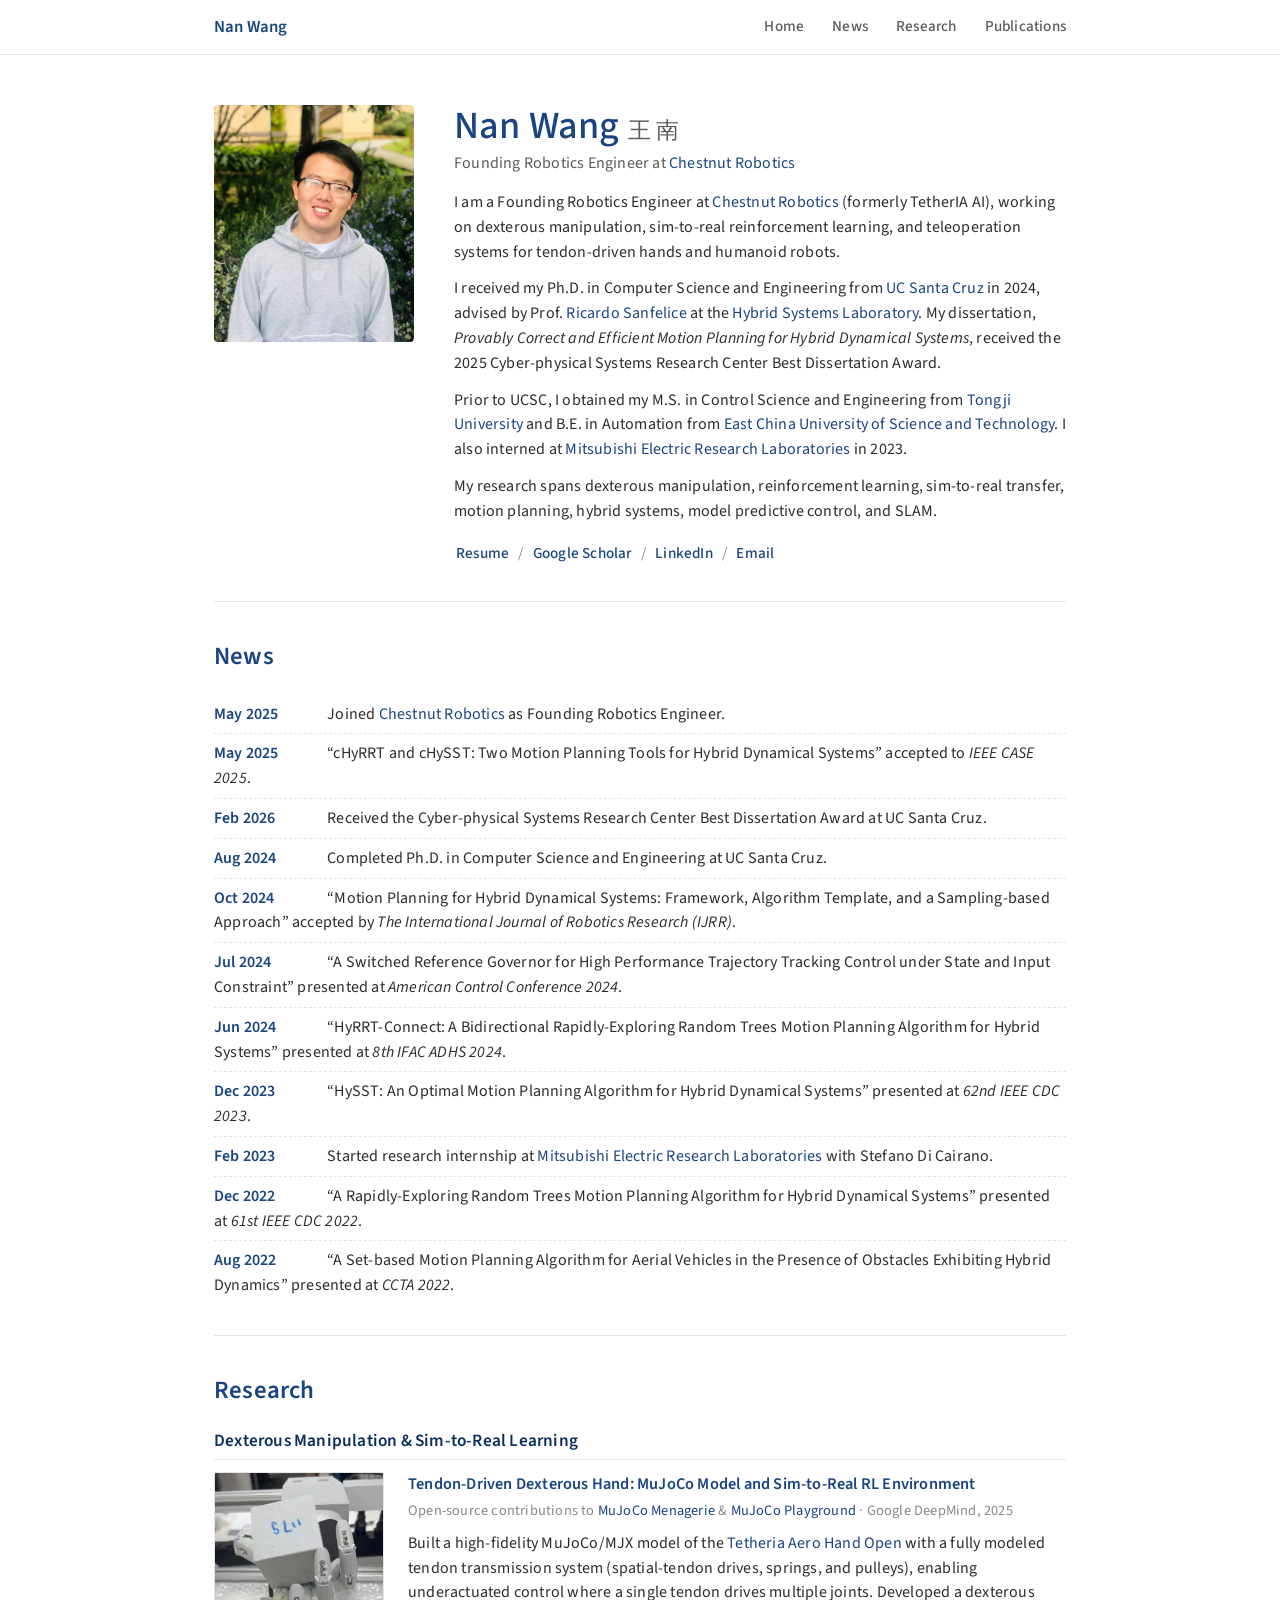
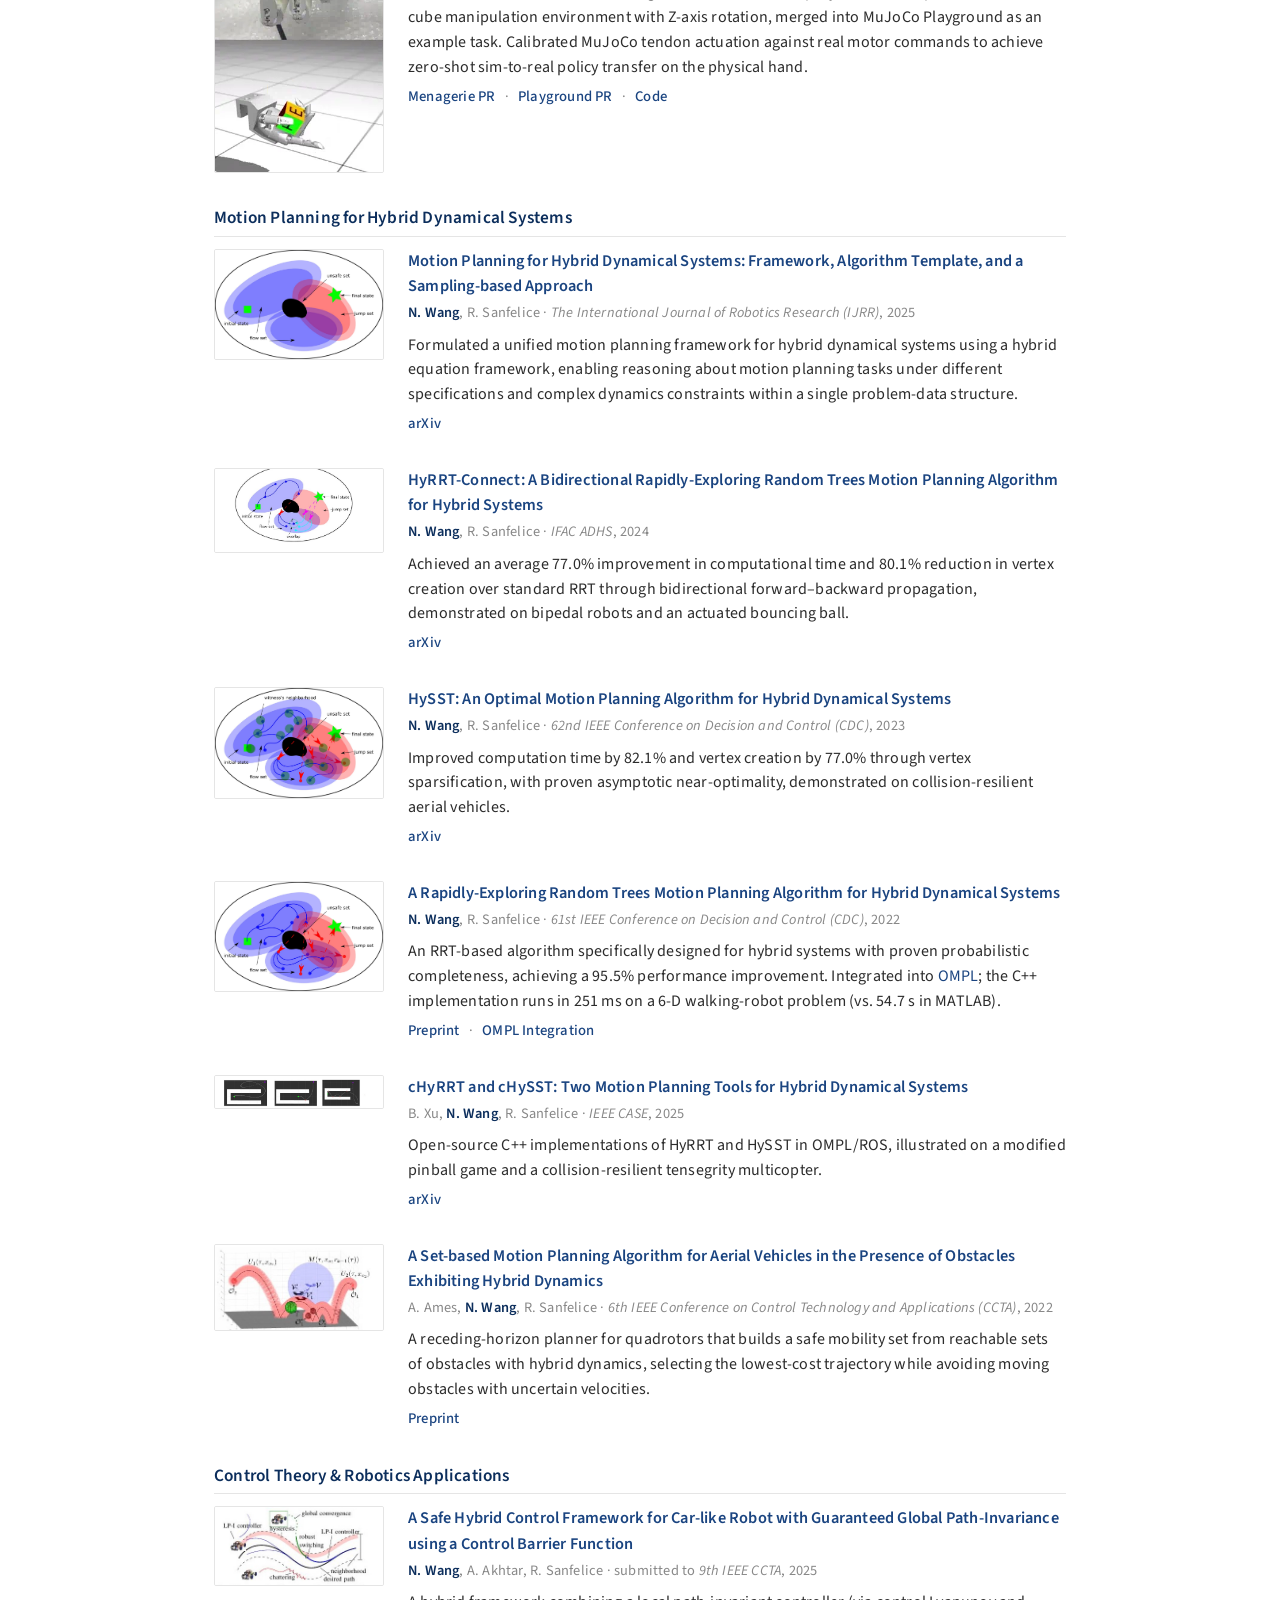
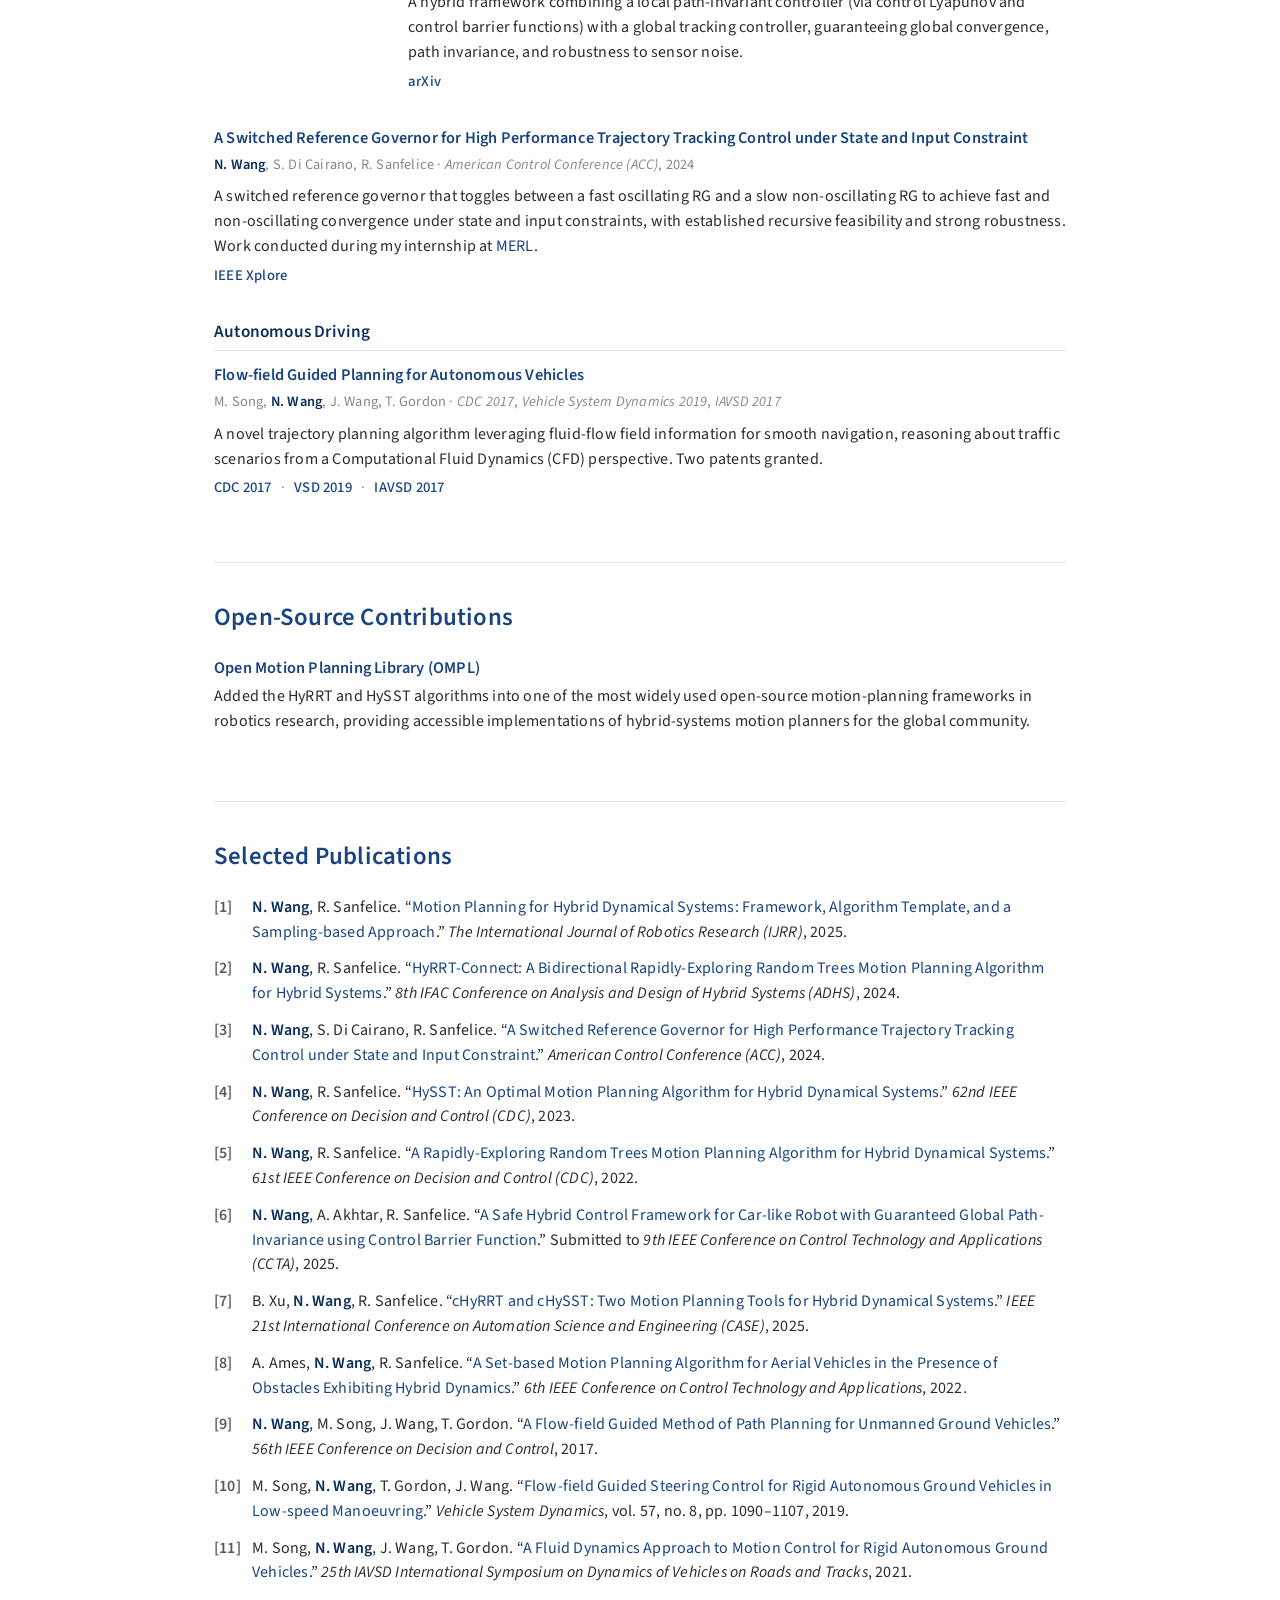
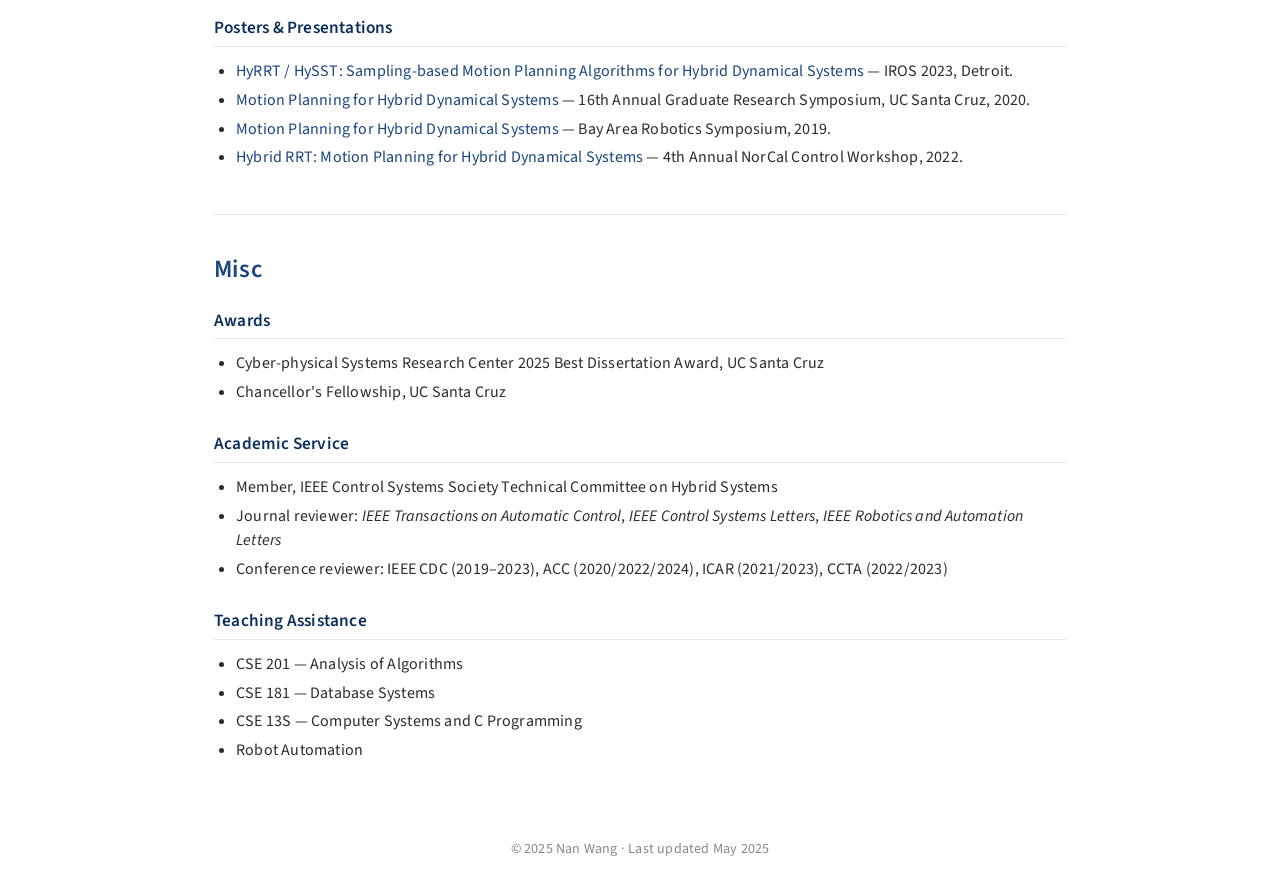
==== commit 05fea703: "Add MuJoCo Aero Hand research entry with sim-to-real video Promote the two MuJoCo open-source contri" ====
--- a/index.html
+++ b/index.html
@@ -79,6 +79,26 @@
     <section id="research" class="section">
         <h1>Research</h1>
 
+        <h2>Dexterous Manipulation &amp; Sim-to-Real Learning</h2>
+
+        <div class="project">
+            <a href="https://github.com/google-deepmind/mujoco_playground/pull/223" class="project-thumb">
+                <img src="assets/research/mujoco_aero.webp" alt="Tetheria Aero Hand sim-to-real" />
+            </a>
+            <div class="project-body">
+                <a href="https://github.com/google-deepmind/mujoco_playground/pull/223" class="project-title">Tendon-Driven Dexterous Hand: MuJoCo Model and Sim-to-Real RL Environment</a>
+                <div class="project-meta">Open-source contributions to <a href="https://github.com/google-deepmind/mujoco_menagerie">MuJoCo Menagerie</a> &amp; <a href="https://github.com/google-deepmind/mujoco_playground">MuJoCo Playground</a> &middot; Google DeepMind, 2025</div>
+                <p>Built a high-fidelity MuJoCo/MJX model of the <a href="https://docs.tetheria.ai/">Tetheria Aero Hand Open</a> with a fully modeled tendon transmission system (spatial-tendon drives, springs, and pulleys), enabling underactuated control where a single tendon drives multiple joints. Developed a dexterous cube manipulation environment with Z-axis rotation, merged into MuJoCo Playground as an example task. Calibrated MuJoCo tendon actuation against real motor commands to achieve zero-shot sim-to-real policy transfer on the physical hand.</p>
+                <div class="project-links">
+                    <a href="https://github.com/google-deepmind/mujoco_menagerie/pull/213">Menagerie PR</a>
+                    <span class="sep">&middot;</span>
+                    <a href="https://github.com/google-deepmind/mujoco_playground/pull/223">Playground PR</a>
+                    <span class="sep">&middot;</span>
+                    <a href="https://github.com/google-deepmind/mujoco_playground/tree/main/mujoco_playground/_src/manipulation/aero_hand">Code</a>
+                </div>
+            </div>
+        </div>
+
         <h2>Motion Planning for Hybrid Dynamical Systems</h2>
 
         <div class="project">
@@ -214,20 +234,6 @@
 
     <section id="open-source" class="section">
         <h1>Open-Source Contributions</h1>
-
-        <div class="project no-thumb">
-            <div class="project-body">
-                <a href="https://github.com/google-deepmind/mujoco_menagerie/pull/213" class="project-title">MuJoCo Menagerie &middot; Google DeepMind</a>
-                <p>Developed and integrated tendon-driven dexterous hand models into the official repository, enabling reproducible research for robotic manipulation used by academic and industry researchers worldwide.</p>
-            </div>
-        </div>
-
-        <div class="project no-thumb">
-            <div class="project-body">
-                <a href="https://github.com/google-deepmind/mujoco_playground/pull/223" class="project-title">MuJoCo Playground &middot; Google DeepMind</a>
-                <p>Implemented dexterous manipulation environments, RL training modules, and simulation tooling widely used for benchmarking reinforcement learning algorithms.</p>
-            </div>
-        </div>
 
         <div class="project no-thumb">
             <div class="project-body">
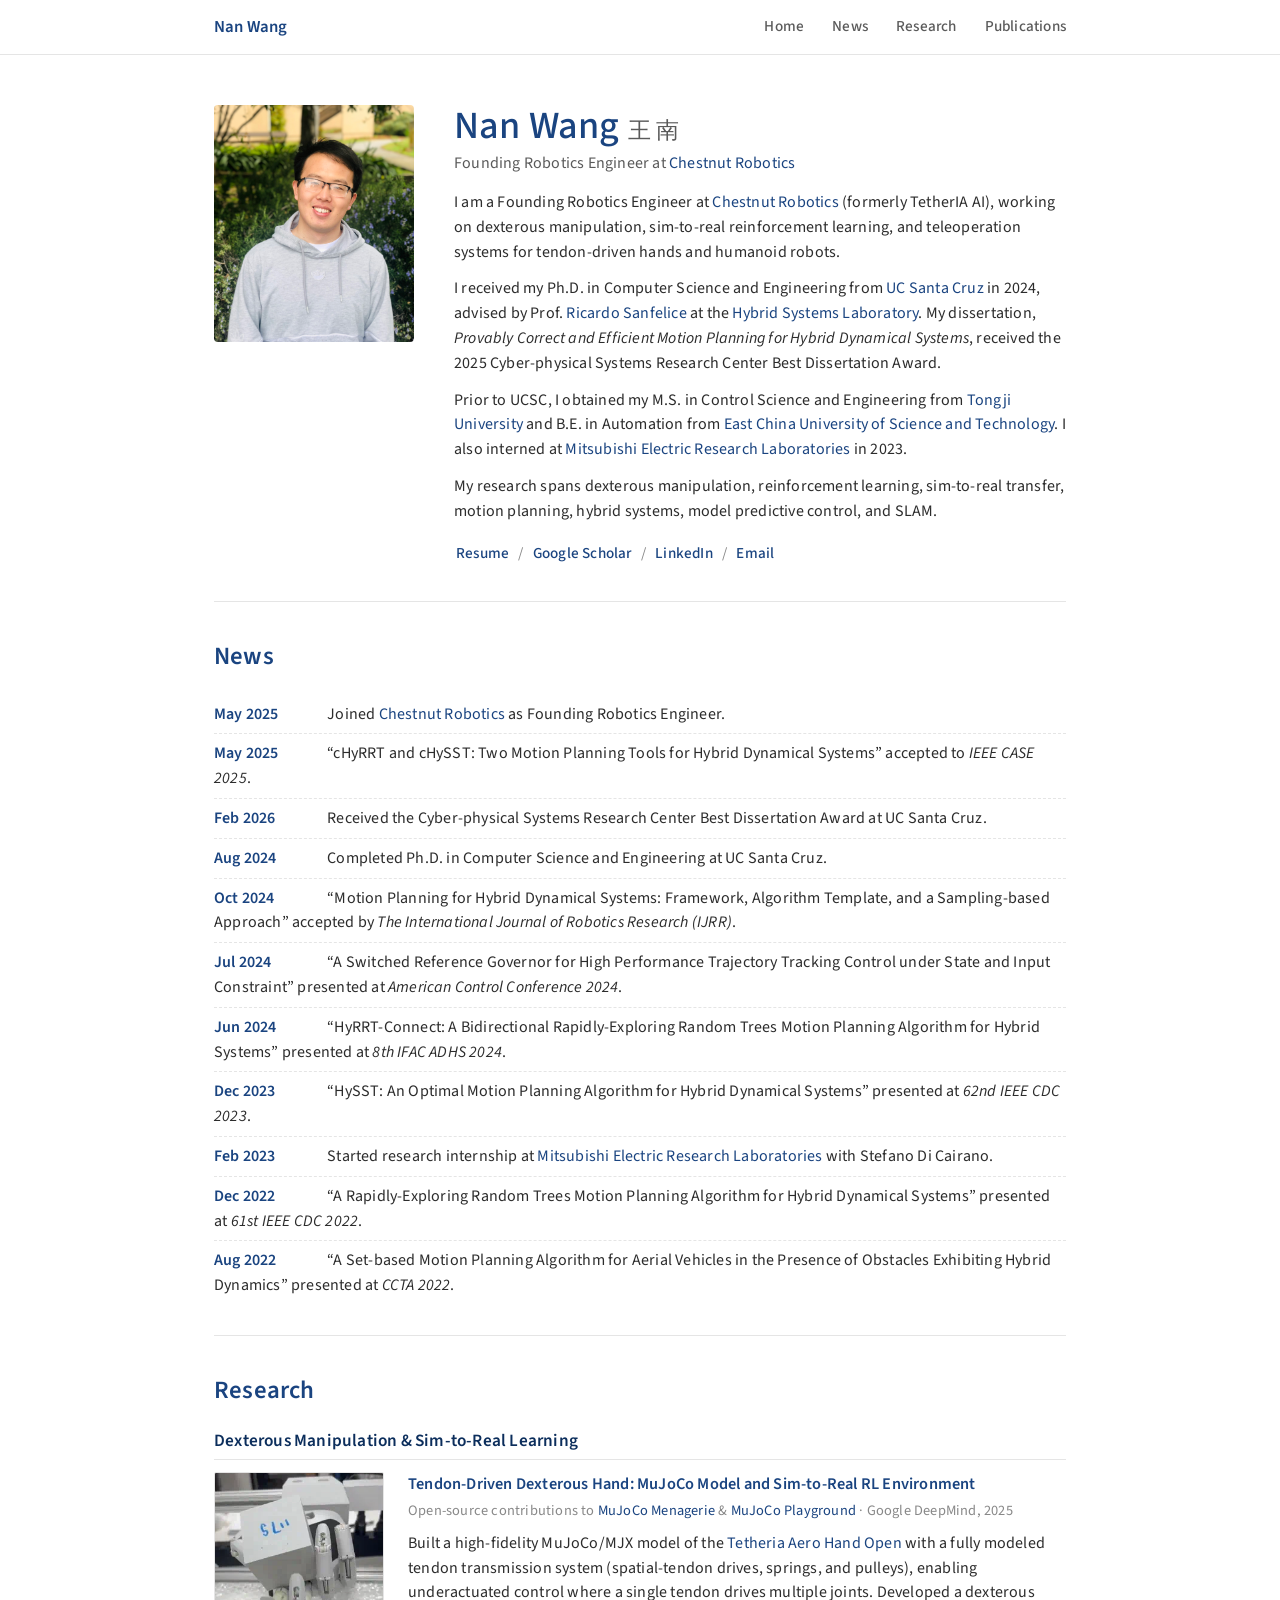
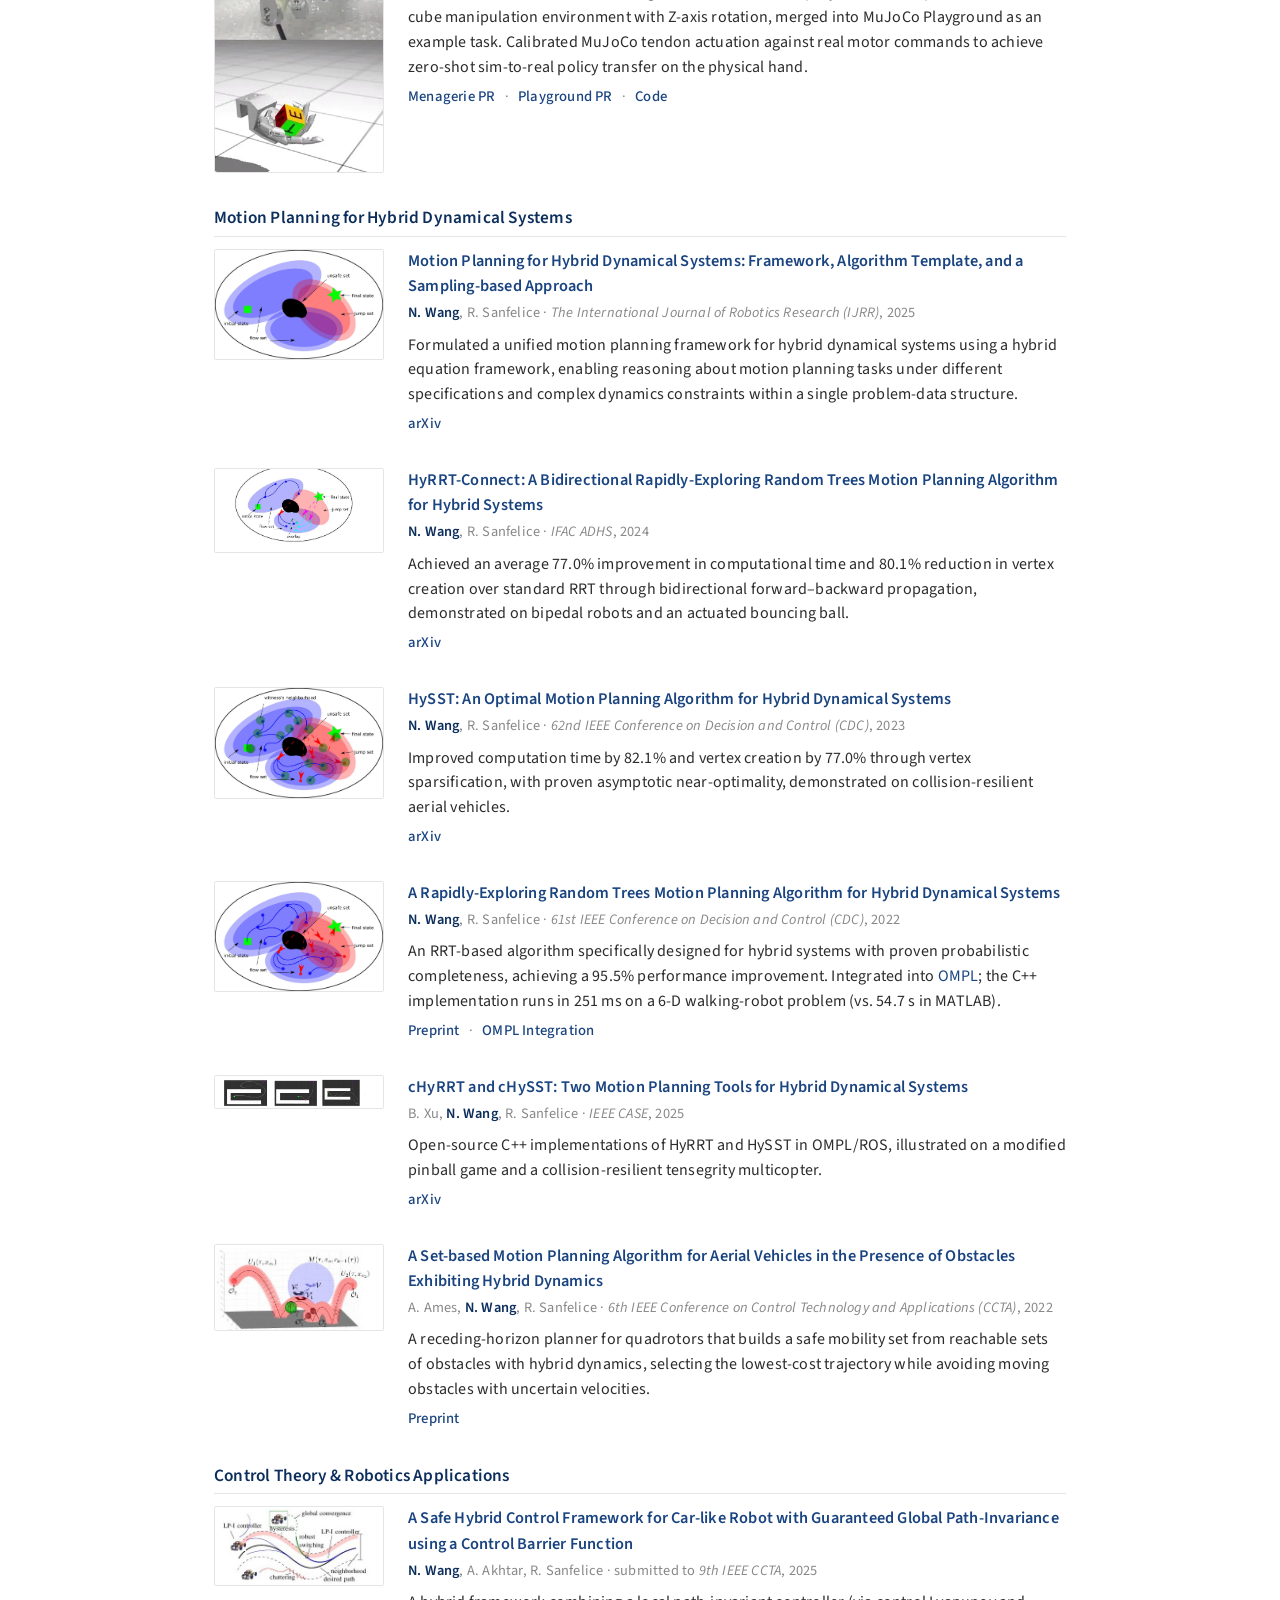
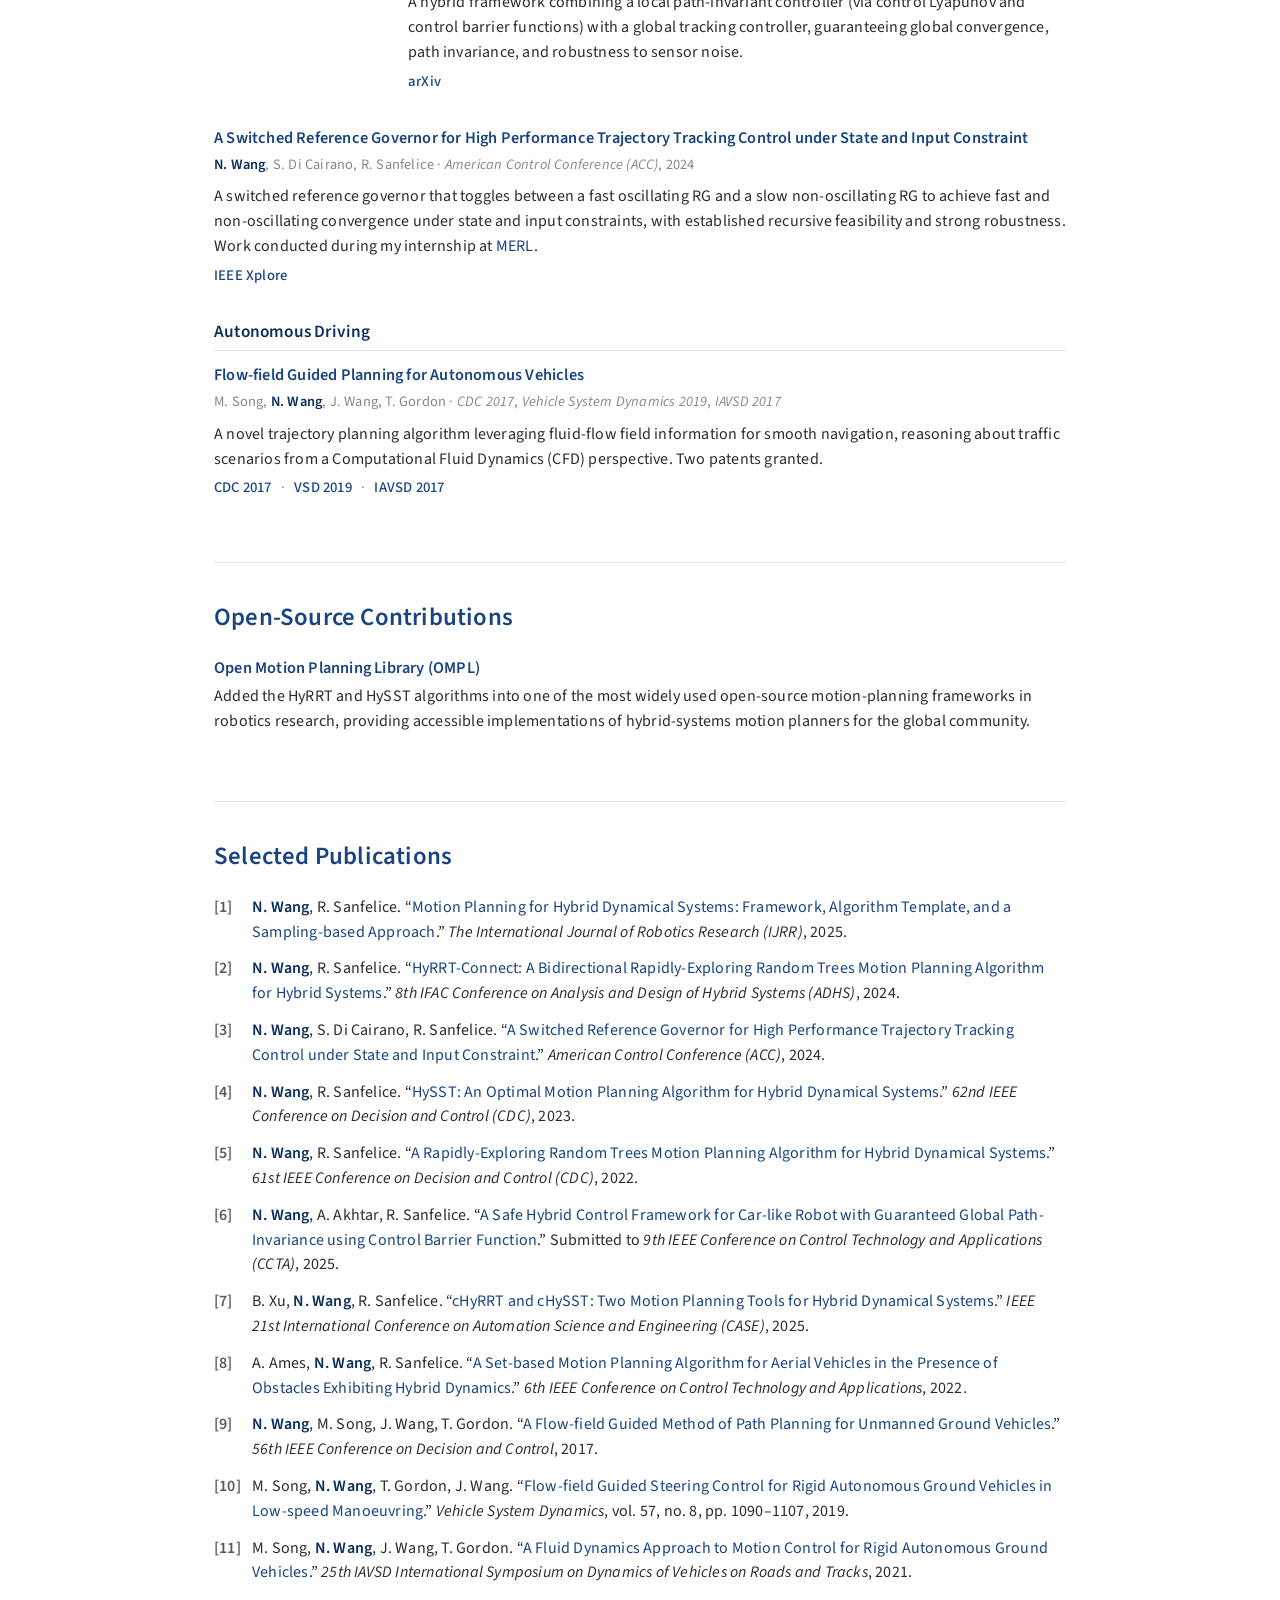
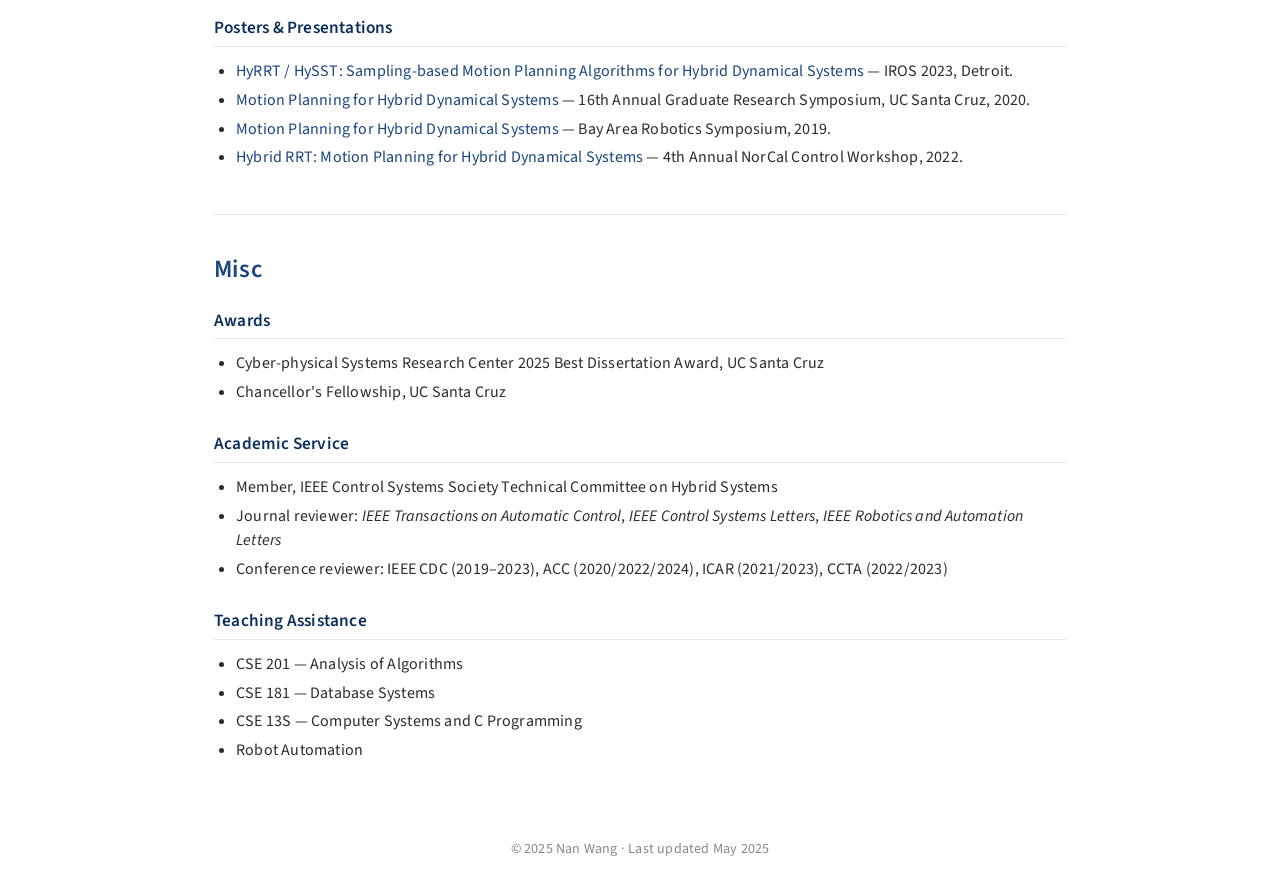
==== commit b4556097: "Reorganize repo structure for professional management - Move active site assets under assets/{css,im" ====
--- a/index.html
+++ b/index.html
@@ -5,7 +5,7 @@
     <meta name="viewport" content="width=device-width, initial-scale=1.0" />
     <link rel="icon" href="icon.ico" type="image/x-icon" />
     <link href="https://fonts.googleapis.com/css2?family=Source+Sans+Pro:wght@300;400;500;600;700&display=swap" rel="stylesheet" />
-    <link rel="stylesheet" type="text/css" href="style.css" />
+    <link rel="stylesheet" type="text/css" href="assets/css/style.css" />
     <title>Nan Wang (王 南)</title>
 </head>
 <body>
@@ -27,7 +27,7 @@
     <section id="profile">
         <div id="profile-inner">
             <div id="profile-pic">
-                <img src="photos/bio.jpg" alt="Nan Wang" />
+                <img src="assets/images/bio.jpg" alt="Nan Wang" />
             </div>
             <div id="profile-text">
                 <h1 id="profile-name">Nan Wang<span class="cn">王 南</span></h1>
@@ -47,7 +47,7 @@
                     My research spans dexterous manipulation, reinforcement learning, sim-to-real transfer, motion planning, hybrid systems, model predictive control, and SLAM.
                 </p>
                 <div id="profile-links">
-                    <a href="NanWangResume.pdf">Resume</a>
+                    <a href="assets/pdfs/resume.pdf">Resume</a>
                     <span class="sep">/</span>
                     <a href="https://scholar.google.com/citations?user=3b65aroAAAAJ&amp;hl=en">Google Scholar</a>
                     <span class="sep">/</span>
@@ -261,10 +261,10 @@
 
         <h2 style="margin-top: 30px;">Posters &amp; Presentations</h2>
         <ul class="plain">
-            <li><a href="IROS23Poster.pdf">HyRRT / HySST: Sampling-based Motion Planning Algorithms for Hybrid Dynamical Systems</a> &mdash; IROS 2023, Detroit.</li>
-            <li><a href="Wang-Sanfelice-poster-GRS.pdf">Motion Planning for Hybrid Dynamical Systems</a> &mdash; 16th Annual Graduate Research Symposium, UC Santa Cruz, 2020.</li>
-            <li><a href="Wang-Sanfelice-poster.pdf">Motion Planning for Hybrid Dynamical Systems</a> &mdash; Bay Area Robotics Symposium, 2019.</li>
-            <li><a href="Wang-Sanfelice-slides-2022NorCal.pdf">Hybrid RRT: Motion Planning for Hybrid Dynamical Systems</a> &mdash; 4th Annual NorCal Control Workshop, 2022.</li>
+            <li><a href="assets/pdfs/poster-iros2023.pdf">HyRRT / HySST: Sampling-based Motion Planning Algorithms for Hybrid Dynamical Systems</a> &mdash; IROS 2023, Detroit.</li>
+            <li><a href="assets/pdfs/poster-grs2020.pdf">Motion Planning for Hybrid Dynamical Systems</a> &mdash; 16th Annual Graduate Research Symposium, UC Santa Cruz, 2020.</li>
+            <li><a href="assets/pdfs/poster-bars2019.pdf">Motion Planning for Hybrid Dynamical Systems</a> &mdash; Bay Area Robotics Symposium, 2019.</li>
+            <li><a href="assets/pdfs/slides-norcal2022.pdf">Hybrid RRT: Motion Planning for Hybrid Dynamical Systems</a> &mdash; 4th Annual NorCal Control Workshop, 2022.</li>
         </ul>
     </section>
 
--- a/assets/css/style.css
+++ b/assets/css/style.css
@@ -0,0 +1,323 @@
+:root {
+    --primary: #1a4480;
+    --primary-dark: #0c2e5c;
+    --text: #2c2c2c;
+    --grey: #5a5a5a;
+    --light-grey: #888;
+    --border: #e5e5e5;
+    --accent: #c0392b;
+    --bg: #ffffff;
+}
+
+* { box-sizing: border-box; }
+
+html, body {
+    margin: 0;
+    padding: 0;
+    font-family: 'Source Sans Pro', -apple-system, BlinkMacSystemFont, 'Segoe UI', sans-serif;
+    font-weight: 400;
+    color: var(--text);
+    background-color: var(--bg);
+    font-size: 16px;
+    line-height: 1.55;
+    letter-spacing: 0.2px;
+}
+
+p { margin: 0 0 12px 0; }
+
+a {
+    color: var(--primary);
+    text-decoration: none;
+    transition: color 0.2s ease;
+}
+
+a:hover { color: var(--accent); }
+
+em, i { font-style: italic; }
+b, strong { font-weight: 600; }
+
+.container {
+    max-width: 900px;
+    margin: 0 auto;
+    padding: 0 24px;
+}
+
+/* ---------- Header ---------- */
+#header {
+    position: sticky;
+    top: 0;
+    background-color: rgba(255, 255, 255, 0.9);
+    -webkit-backdrop-filter: blur(8px);
+    backdrop-filter: blur(8px);
+    border-bottom: 1px solid var(--border);
+    padding: 14px 0;
+    z-index: 100;
+}
+
+#header-inner {
+    max-width: 900px;
+    margin: 0 auto;
+    padding: 0 24px;
+    display: flex;
+    justify-content: space-between;
+    align-items: center;
+}
+
+#header-name {
+    font-size: 1.05em;
+    font-weight: 600;
+    color: var(--primary);
+}
+
+#header-nav { display: flex; gap: 28px; }
+
+#header-nav a {
+    color: var(--grey);
+    font-weight: 500;
+    font-size: 0.95em;
+}
+
+#header-nav a:hover { color: var(--primary); }
+
+/* ---------- Profile ---------- */
+#profile {
+    padding: 50px 0 36px 0;
+    border-bottom: 1px solid var(--border);
+}
+
+#profile-inner {
+    display: flex;
+    gap: 40px;
+    align-items: flex-start;
+}
+
+#profile-pic { flex-shrink: 0; }
+
+#profile-pic img {
+    width: 200px;
+    height: auto;
+    border-radius: 4px;
+    display: block;
+}
+
+#profile-text { flex: 1; min-width: 0; }
+
+#profile-name {
+    font-size: 2.4em;
+    font-weight: 500;
+    color: var(--primary);
+    margin: 0 0 4px 0;
+    line-height: 1.1;
+}
+
+#profile-name .cn {
+    font-size: 0.6em;
+    font-weight: 400;
+    color: var(--grey);
+    margin-left: 8px;
+}
+
+#profile-affil {
+    color: var(--grey);
+    margin-bottom: 14px;
+    font-size: 1.0em;
+}
+
+#profile-text p { margin: 0 0 12px 0; }
+
+#profile-links {
+    margin-top: 18px;
+    font-size: 0.95em;
+    color: var(--grey);
+}
+
+#profile-links a {
+    font-weight: 500;
+    margin: 0 2px;
+}
+
+#profile-links .sep { color: var(--light-grey); margin: 0 4px; }
+
+/* ---------- Sections ---------- */
+.section {
+    padding: 36px 0 30px 0;
+    border-bottom: 1px solid var(--border);
+}
+
+.section:last-of-type { border-bottom: none; }
+
+.section h1 {
+    font-size: 1.55em;
+    font-weight: 600;
+    color: var(--primary);
+    margin: 0 0 18px 0;
+}
+
+.section h2 {
+    font-size: 1.08em;
+    font-weight: 600;
+    color: var(--primary-dark);
+    margin: 26px 0 12px 0;
+    padding-bottom: 4px;
+    border-bottom: 1px solid var(--border);
+}
+
+.section h2:first-of-type { margin-top: 6px; }
+
+/* ---------- News ---------- */
+#news ul {
+    list-style: none;
+    padding: 0;
+    margin: 0;
+}
+
+#news li {
+    padding: 7px 0;
+    border-bottom: 1px dashed var(--border);
+}
+
+#news li:last-child { border-bottom: none; }
+
+#news b {
+    color: var(--primary);
+    margin-right: 10px;
+    font-weight: 600;
+    display: inline-block;
+    min-width: 100px;
+}
+
+/* ---------- Projects ---------- */
+.project {
+    display: flex;
+    gap: 24px;
+    align-items: flex-start;
+    margin-bottom: 26px;
+    padding-bottom: 6px;
+}
+
+.project-thumb {
+    flex-shrink: 0;
+    width: 170px;
+    display: block;
+}
+
+.project-thumb img {
+    width: 100%;
+    height: auto;
+    display: block;
+    border: 1px solid var(--border);
+    border-radius: 2px;
+    transition: opacity 0.2s ease;
+}
+
+.project-thumb:hover img { opacity: 0.85; }
+
+.project-body { flex: 1; min-width: 0; }
+
+.project-title {
+    font-weight: 600;
+    color: var(--primary);
+    font-size: 1.02em;
+    margin-bottom: 3px;
+    display: block;
+}
+
+a.project-title { text-decoration: none; }
+a.project-title:hover { color: var(--accent); }
+
+.project-meta {
+    color: var(--light-grey);
+    margin-bottom: 8px;
+    font-size: 0.9em;
+}
+
+.project-meta em { font-style: italic; }
+
+.project-body p { margin: 0 0 6px 0; }
+
+.project-body ul {
+    margin: 6px 0 0 0;
+    padding-left: 22px;
+    list-style: disc;
+}
+
+.project-body ul li {
+    margin-bottom: 4px;
+    color: var(--text);
+}
+
+.project-links {
+    margin-top: 6px;
+    font-size: 0.92em;
+    color: var(--light-grey);
+}
+
+.project-links a { font-weight: 500; }
+.project-links .sep { color: var(--light-grey); margin: 0 6px; }
+
+/* No-thumbnail variant */
+.project.no-thumb .project-body { width: 100%; }
+
+/* ---------- Publications ---------- */
+.pub-list {
+    counter-reset: pub;
+    padding-left: 0;
+    list-style: none;
+    margin: 0;
+}
+
+.pub-list li {
+    counter-increment: pub;
+    padding-left: 38px;
+    position: relative;
+    margin-bottom: 12px;
+}
+
+.pub-list li::before {
+    content: "[" counter(pub) "]";
+    position: absolute;
+    left: 0;
+    top: 0;
+    font-weight: 600;
+    color: var(--grey);
+    font-variant-numeric: tabular-nums;
+}
+
+.author-self {
+    font-weight: 600;
+    color: var(--primary-dark);
+}
+
+/* ---------- Misc ---------- */
+.section ul.plain {
+    list-style: disc;
+    padding-left: 22px;
+    margin: 0 0 14px 0;
+}
+
+.section ul.plain li { margin-bottom: 4px; }
+
+footer {
+    padding: 32px 0;
+    color: var(--light-grey);
+    font-size: 0.88em;
+    text-align: center;
+}
+
+/* ---------- Responsive ---------- */
+@media (max-width: 700px) {
+    #profile-inner {
+        flex-direction: column;
+        gap: 20px;
+        text-align: left;
+    }
+    #profile-name { font-size: 1.9em; }
+    #header-name { display: none; }
+    #header-nav { gap: 18px; }
+    #header-nav a { font-size: 0.88em; }
+    #profile-pic img { width: 160px; }
+    #news b { min-width: 90px; }
+    .container { padding: 0 18px; }
+    .project { flex-direction: column; gap: 12px; }
+    .project-thumb { width: 100%; max-width: 280px; }
+}
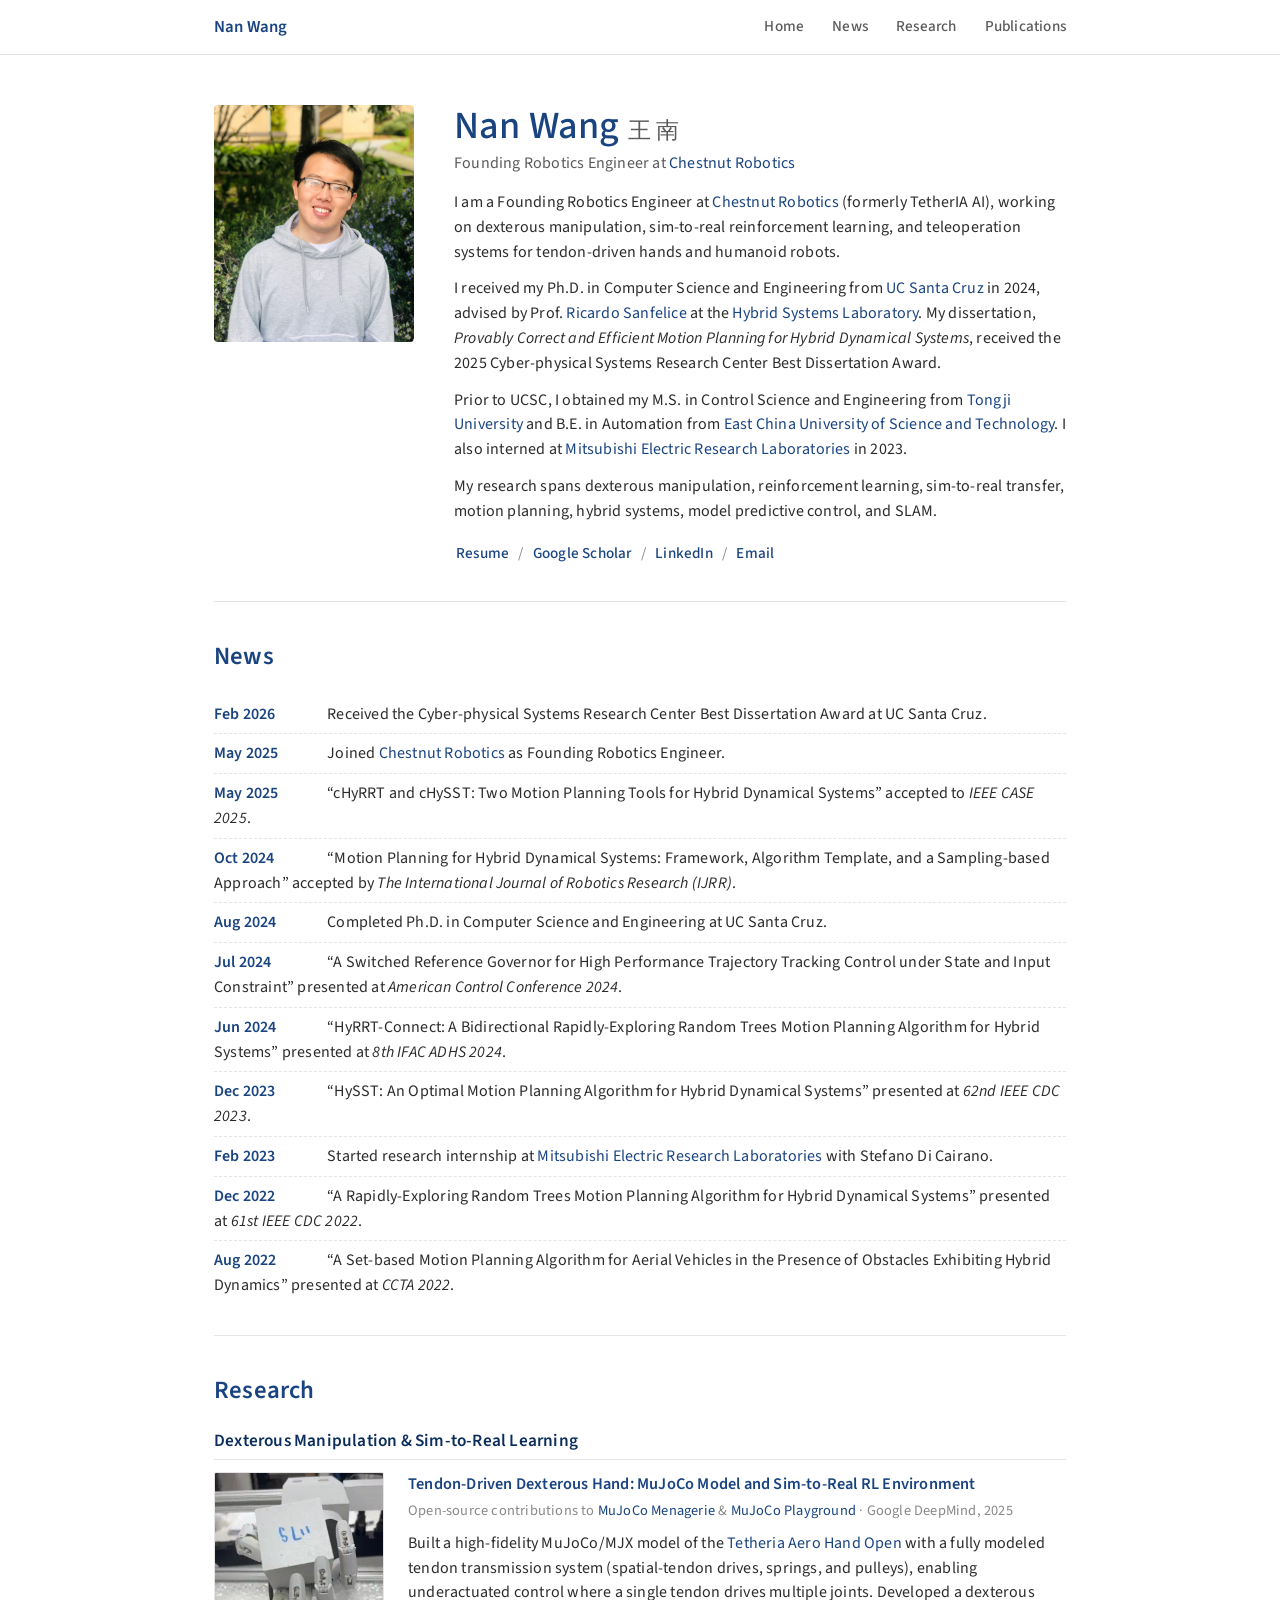
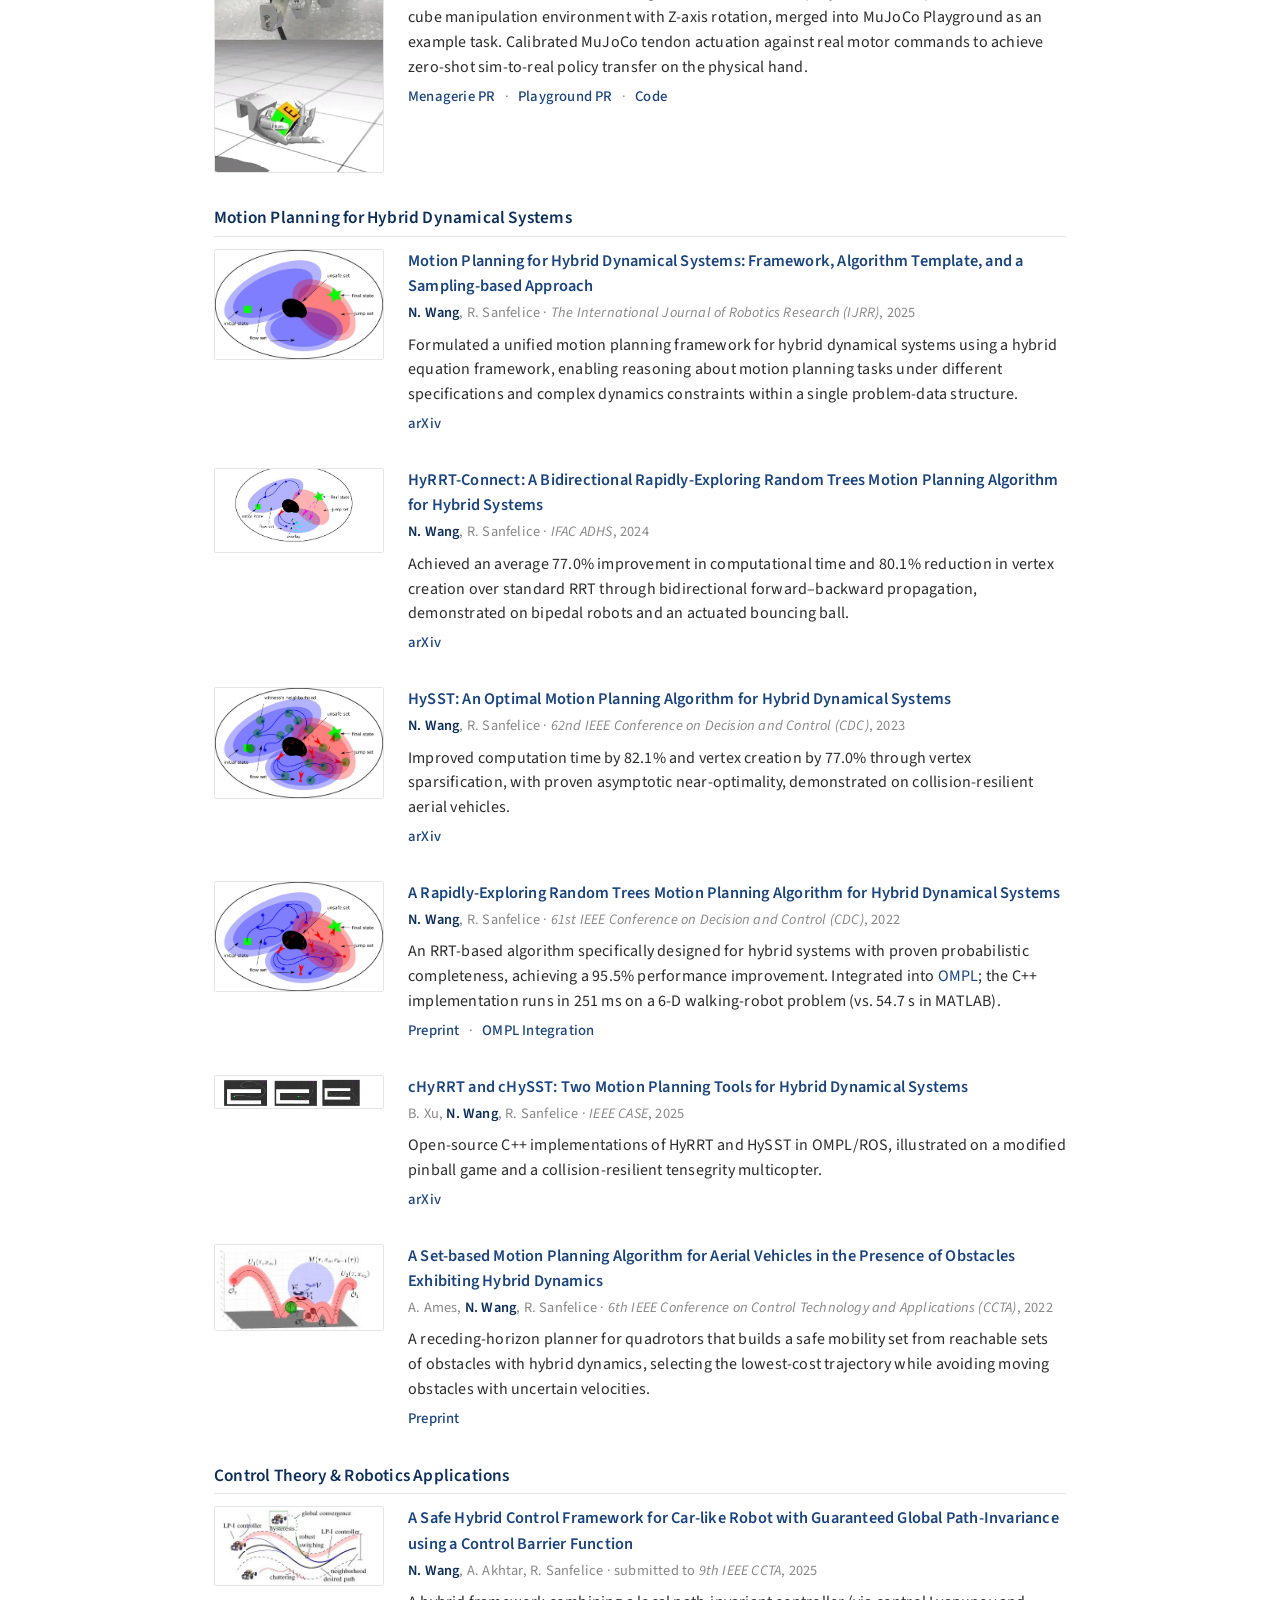
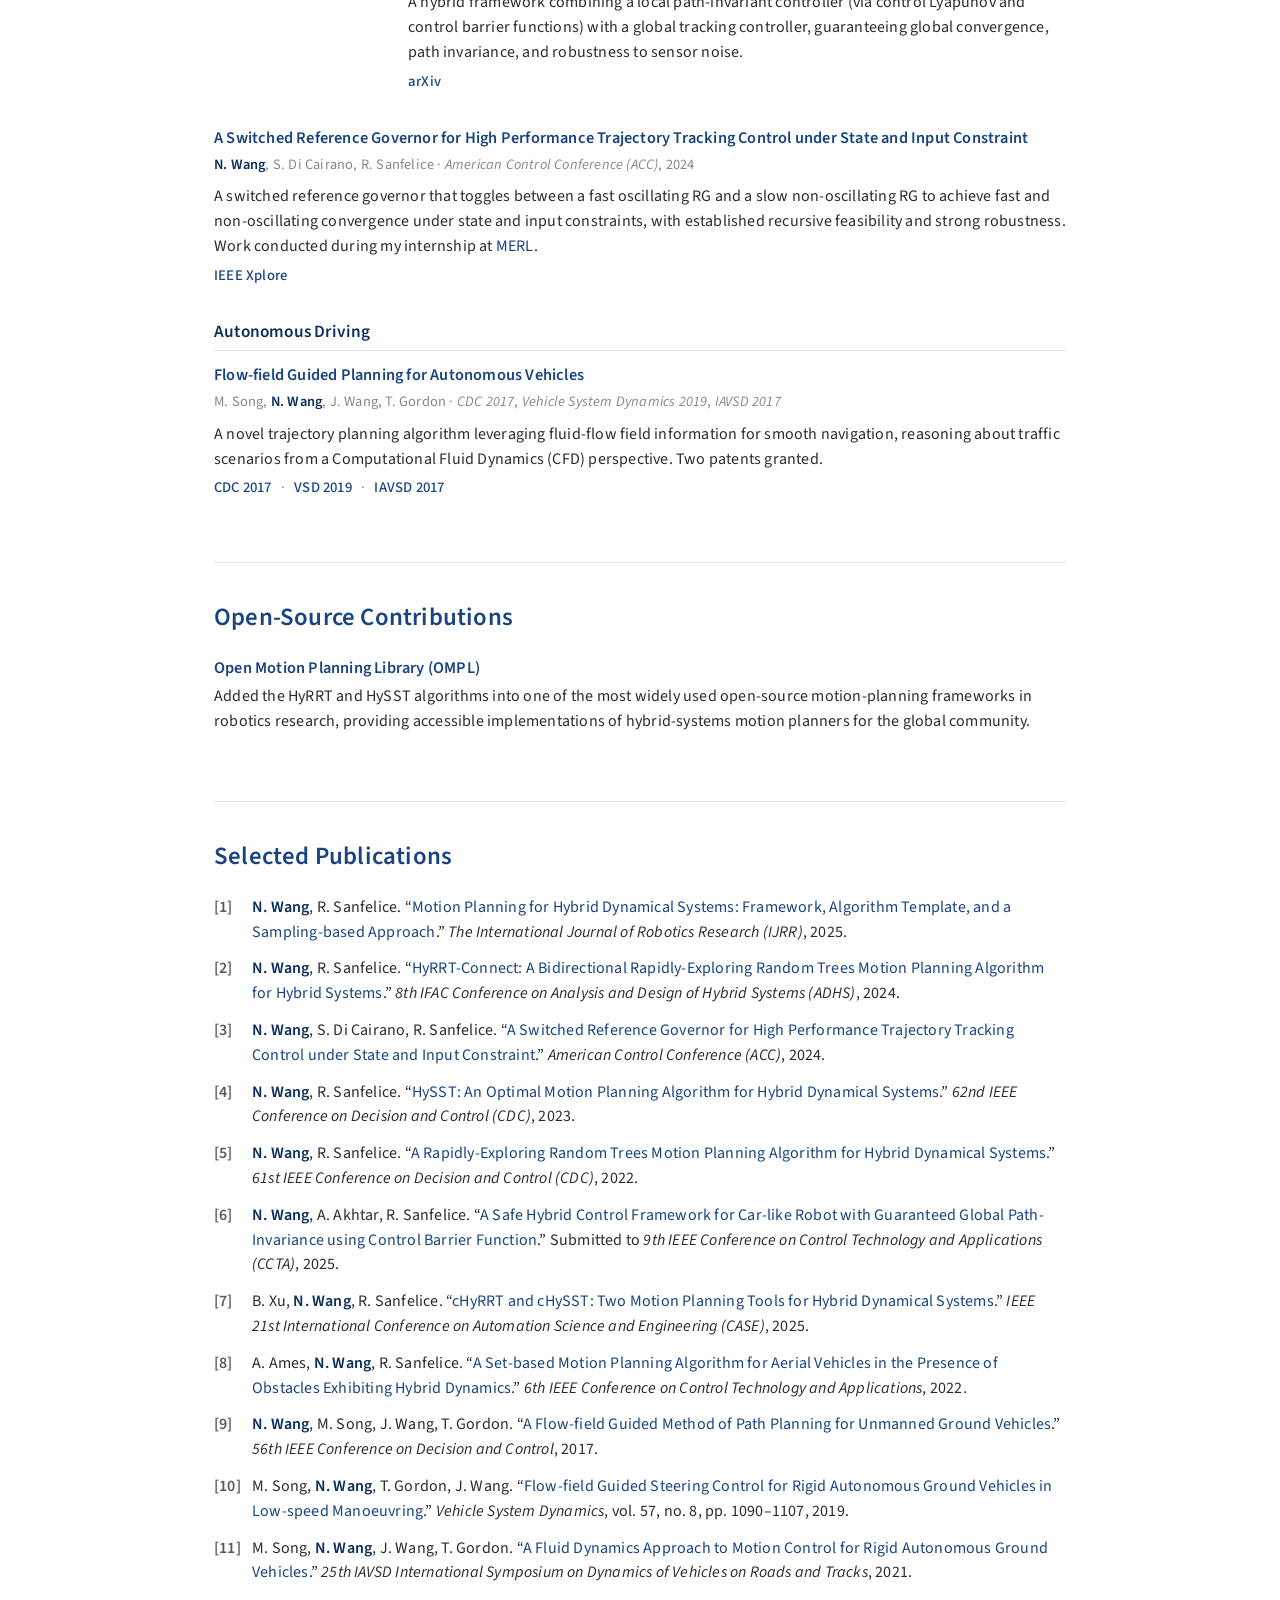
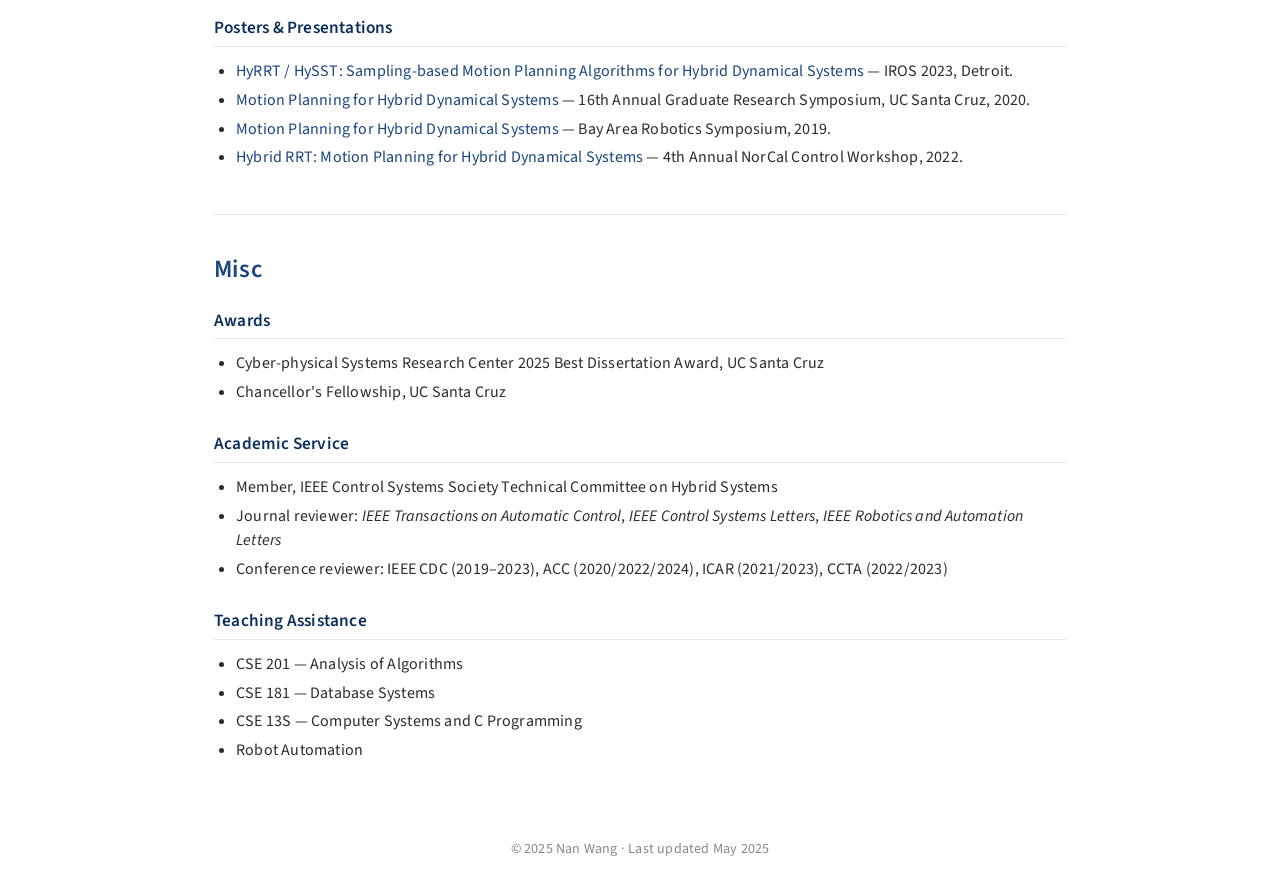
==== commit 1e7269c3: "Sort News chronologically (most recent first) Feb 2026 dissertation award now leads; Oct 2024 IJRR m" ====
--- a/index.html
+++ b/index.html
@@ -62,11 +62,11 @@
     <section id="news" class="section">
         <h1>News</h1>
         <ul>
+            <li><b>Feb 2026</b> Received the Cyber-physical Systems Research Center Best Dissertation Award at UC Santa Cruz.</li>
             <li><b>May 2025</b> Joined <a href="https://chestnut.bot/">Chestnut Robotics</a> as Founding Robotics Engineer.</li>
             <li><b>May 2025</b> &ldquo;cHyRRT and cHySST: Two Motion Planning Tools for Hybrid Dynamical Systems&rdquo; accepted to <em>IEEE CASE 2025</em>.</li>
-            <li><b>Feb 2026</b> Received the Cyber-physical Systems Research Center Best Dissertation Award at UC Santa Cruz.</li>
+            <li><b>Oct 2024</b> &ldquo;Motion Planning for Hybrid Dynamical Systems: Framework, Algorithm Template, and a Sampling-based Approach&rdquo; accepted by <em>The International Journal of Robotics Research (IJRR)</em>.</li>
             <li><b>Aug 2024</b> Completed Ph.D. in Computer Science and Engineering at UC Santa Cruz.</li>
-            <li><b>Oct 2024</b> &ldquo;Motion Planning for Hybrid Dynamical Systems: Framework, Algorithm Template, and a Sampling-based Approach&rdquo; accepted by <em>The International Journal of Robotics Research (IJRR)</em>.</li>
             <li><b>Jul 2024</b> &ldquo;A Switched Reference Governor for High Performance Trajectory Tracking Control under State and Input Constraint&rdquo; presented at <em>American Control Conference 2024</em>.</li>
             <li><b>Jun 2024</b> &ldquo;HyRRT-Connect: A Bidirectional Rapidly-Exploring Random Trees Motion Planning Algorithm for Hybrid Systems&rdquo; presented at <em>8th IFAC ADHS 2024</em>.</li>
             <li><b>Dec 2023</b> &ldquo;HySST: An Optimal Motion Planning Algorithm for Hybrid Dynamical Systems&rdquo; presented at <em>62nd IEEE CDC 2023</em>.</li>
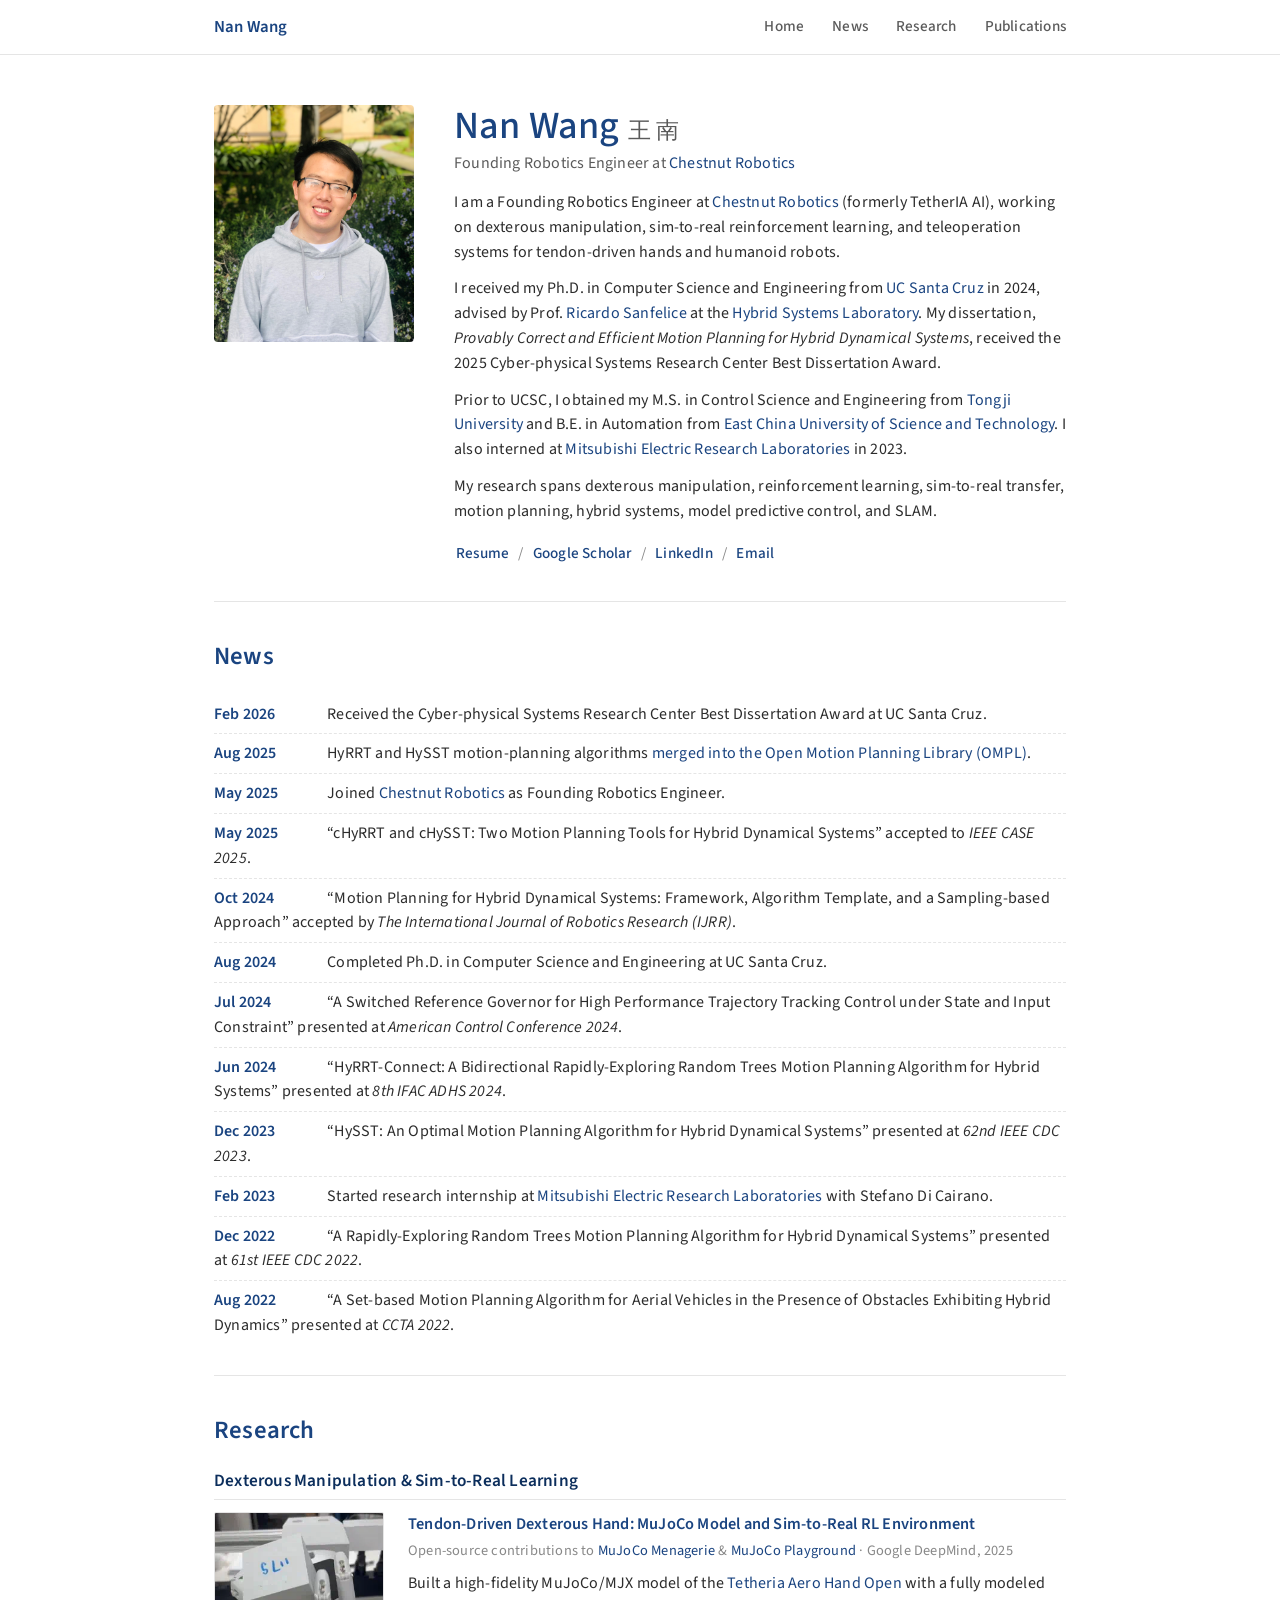
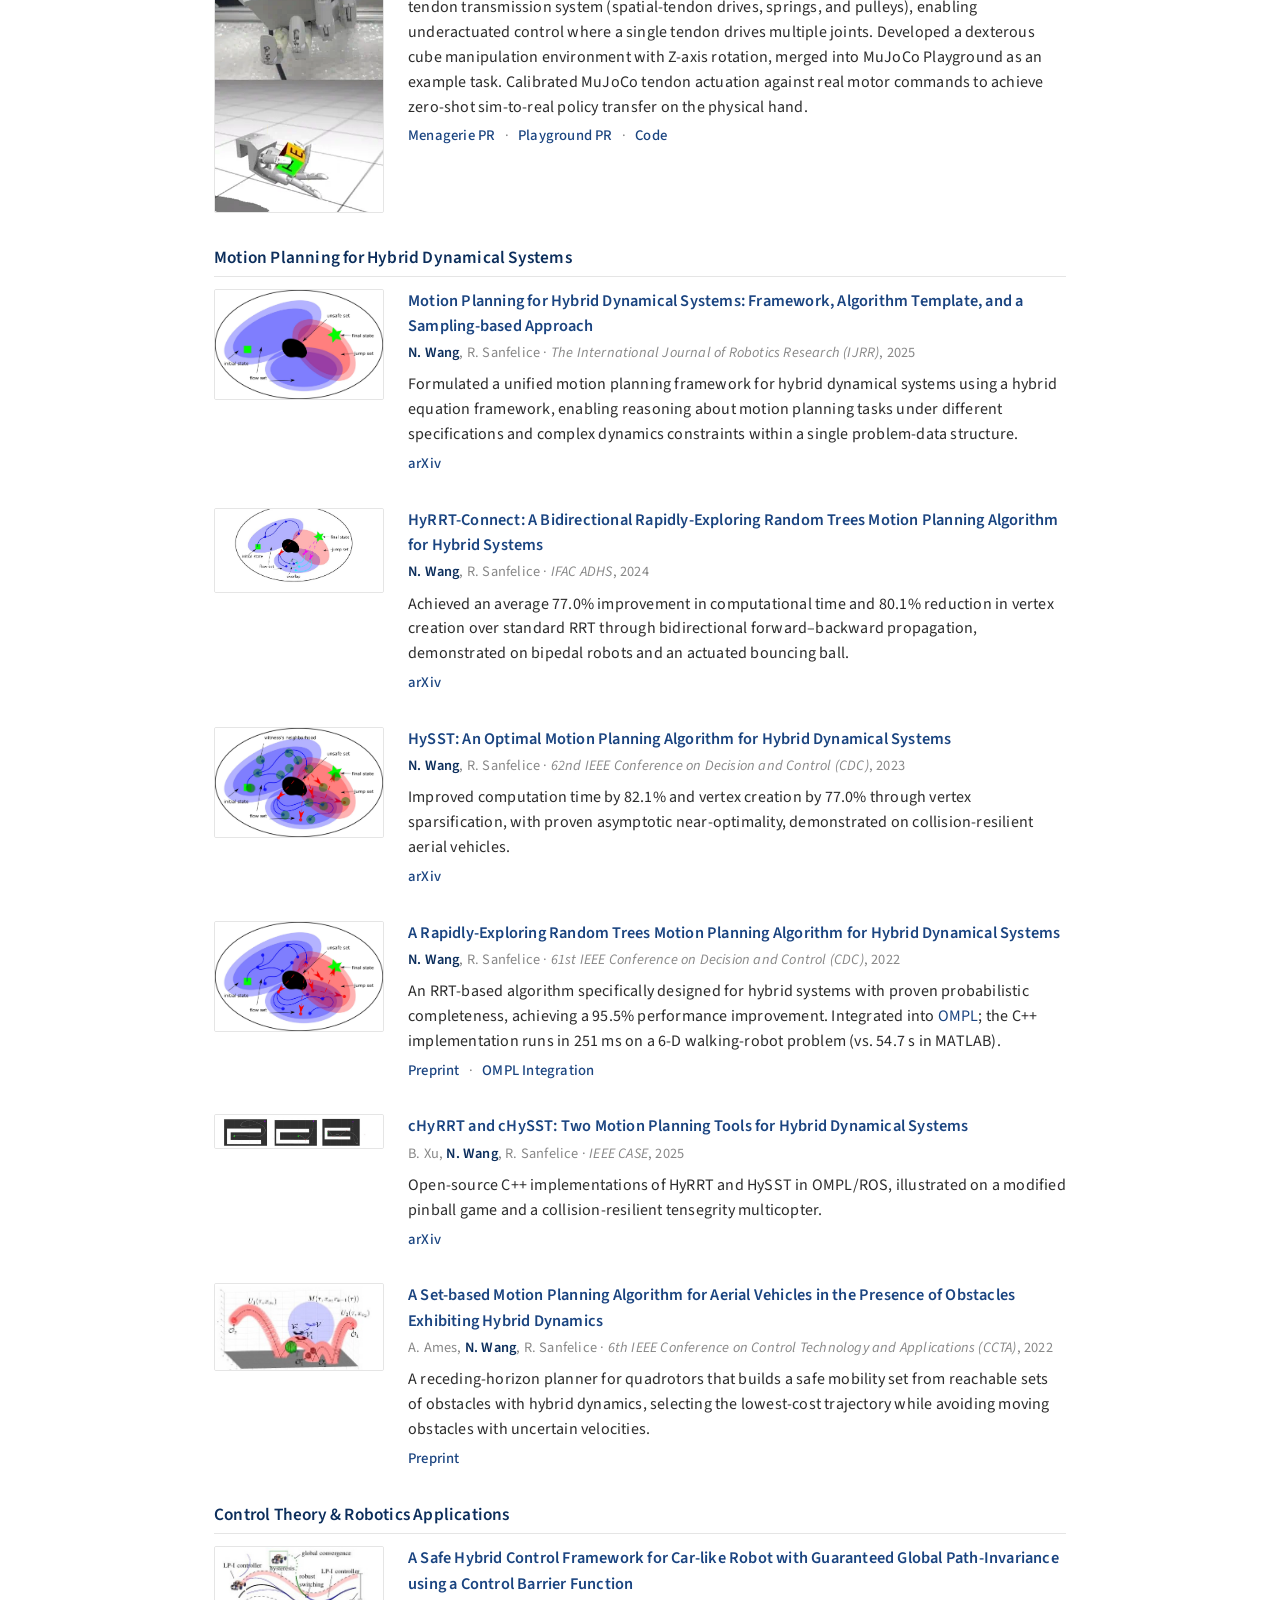
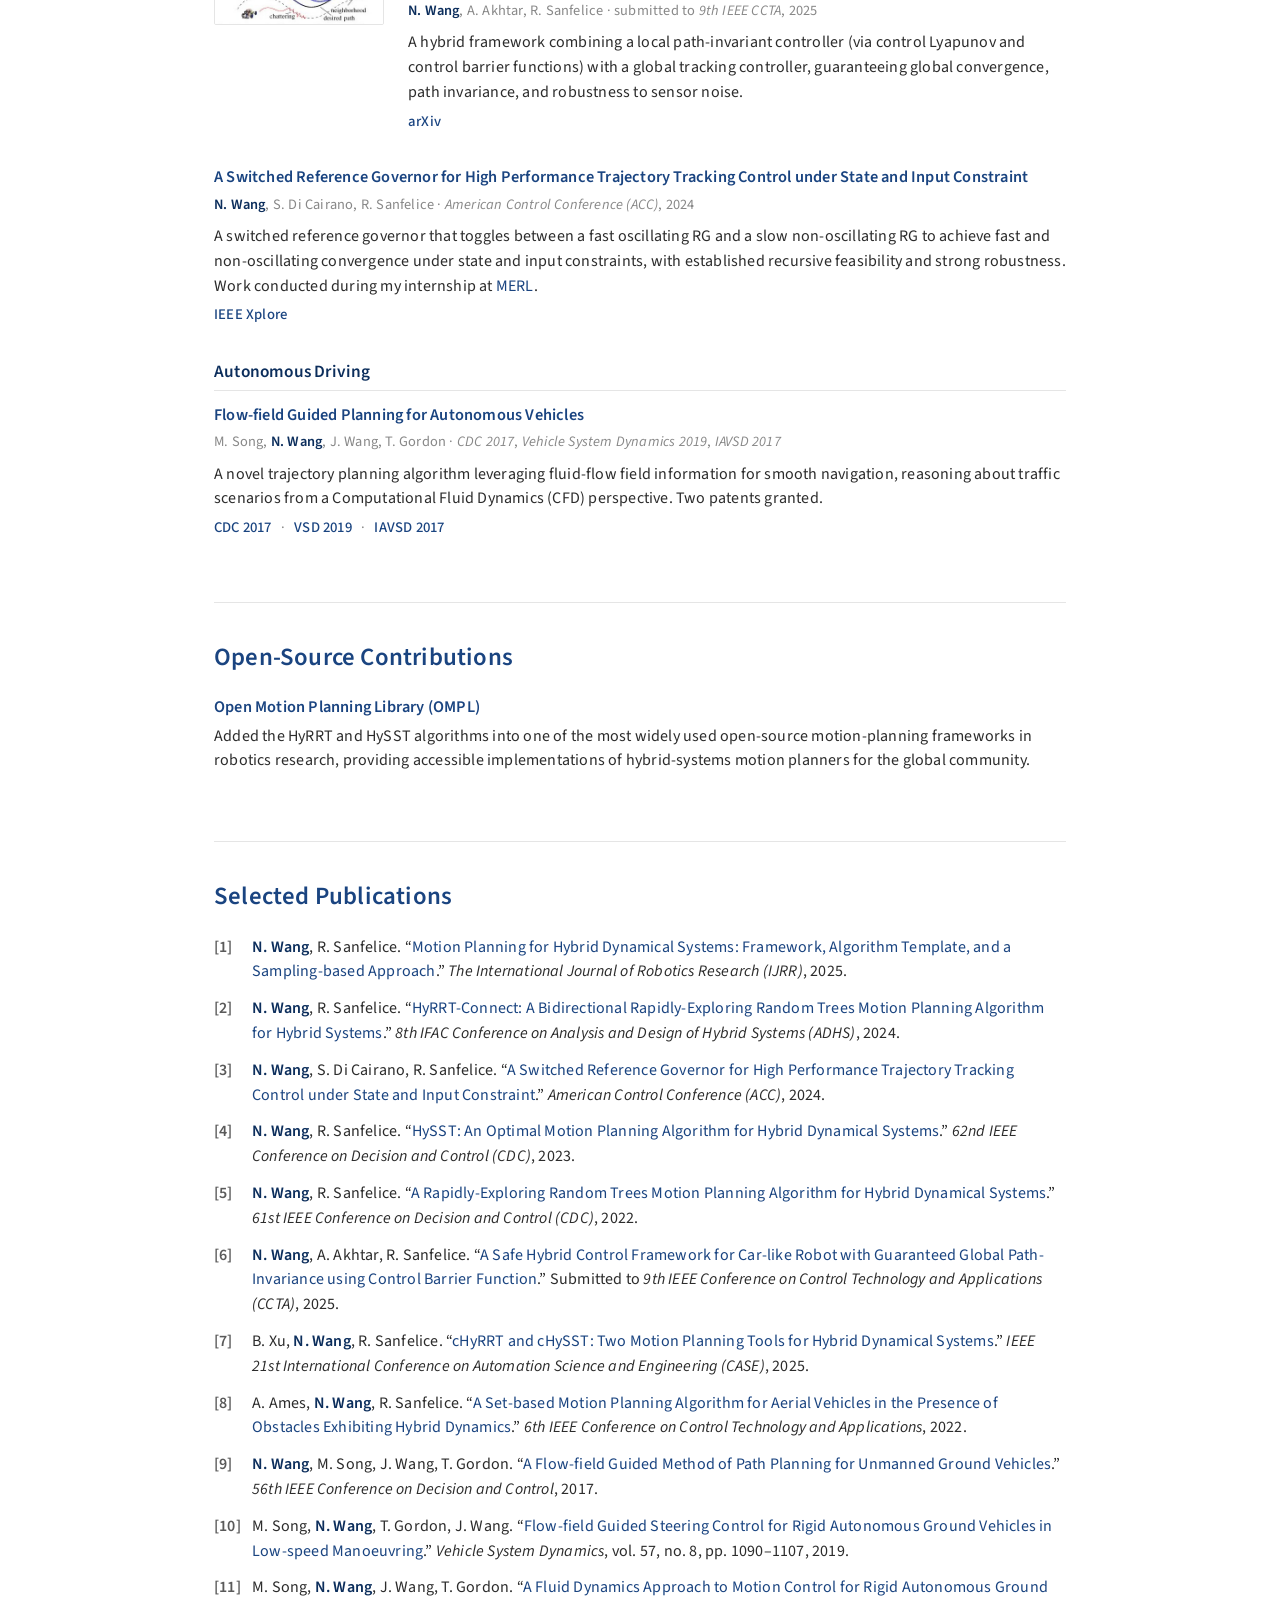
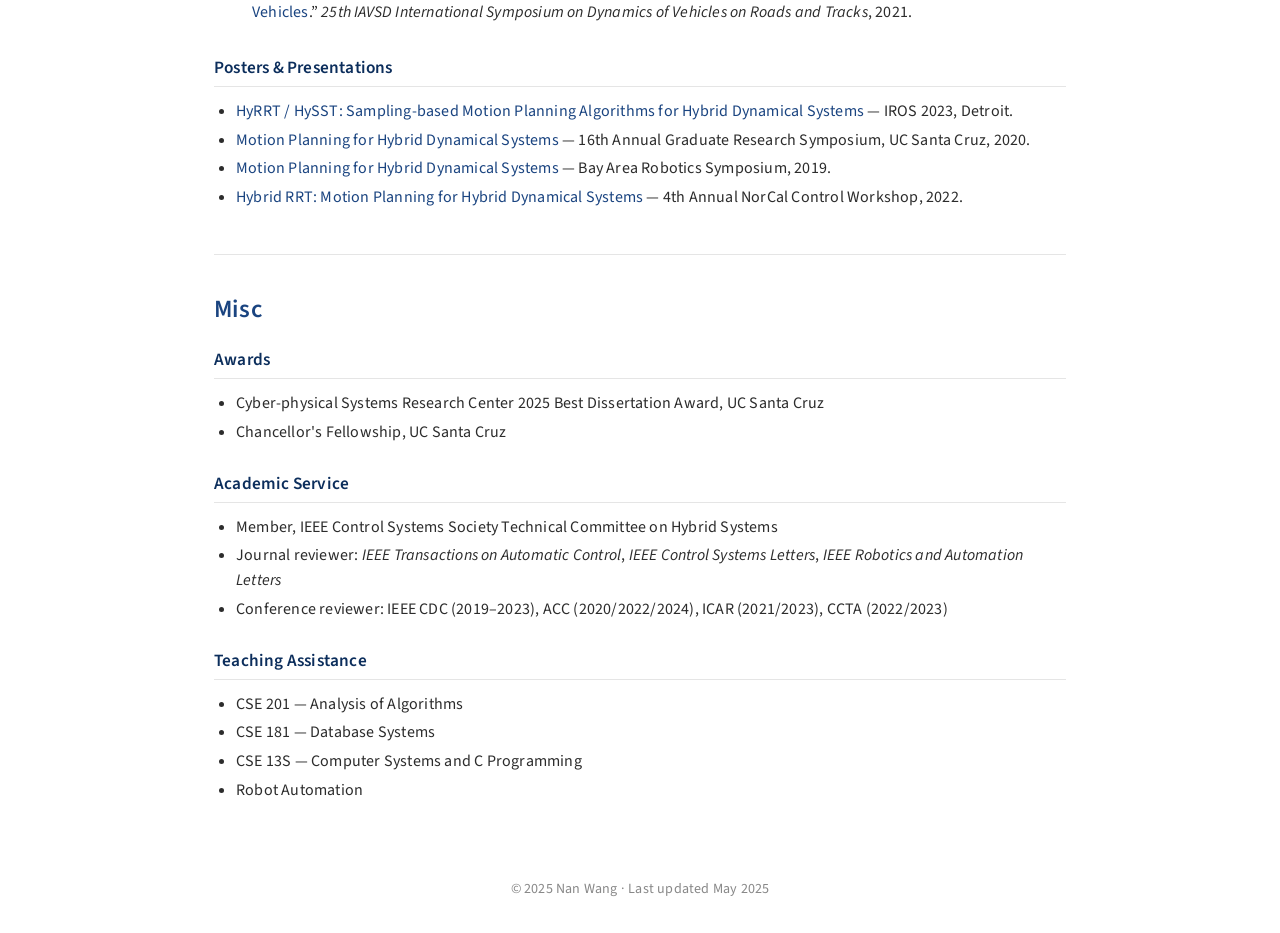
==== commit 305d081b: "Add News: OMPL merge of HyRRT/HySST (Aug 2025)" ====
--- a/index.html
+++ b/index.html
@@ -63,6 +63,7 @@
         <h1>News</h1>
         <ul>
             <li><b>Feb 2026</b> Received the Cyber-physical Systems Research Center Best Dissertation Award at UC Santa Cruz.</li>
+            <li><b>Aug 2025</b> HyRRT and HySST motion-planning algorithms <a href="https://github.com/ompl/ompl/pull/1169">merged into the Open Motion Planning Library (OMPL)</a>.</li>
             <li><b>May 2025</b> Joined <a href="https://chestnut.bot/">Chestnut Robotics</a> as Founding Robotics Engineer.</li>
             <li><b>May 2025</b> &ldquo;cHyRRT and cHySST: Two Motion Planning Tools for Hybrid Dynamical Systems&rdquo; accepted to <em>IEEE CASE 2025</em>.</li>
             <li><b>Oct 2024</b> &ldquo;Motion Planning for Hybrid Dynamical Systems: Framework, Algorithm Template, and a Sampling-based Approach&rdquo; accepted by <em>The International Journal of Robotics Research (IJRR)</em>.</li>
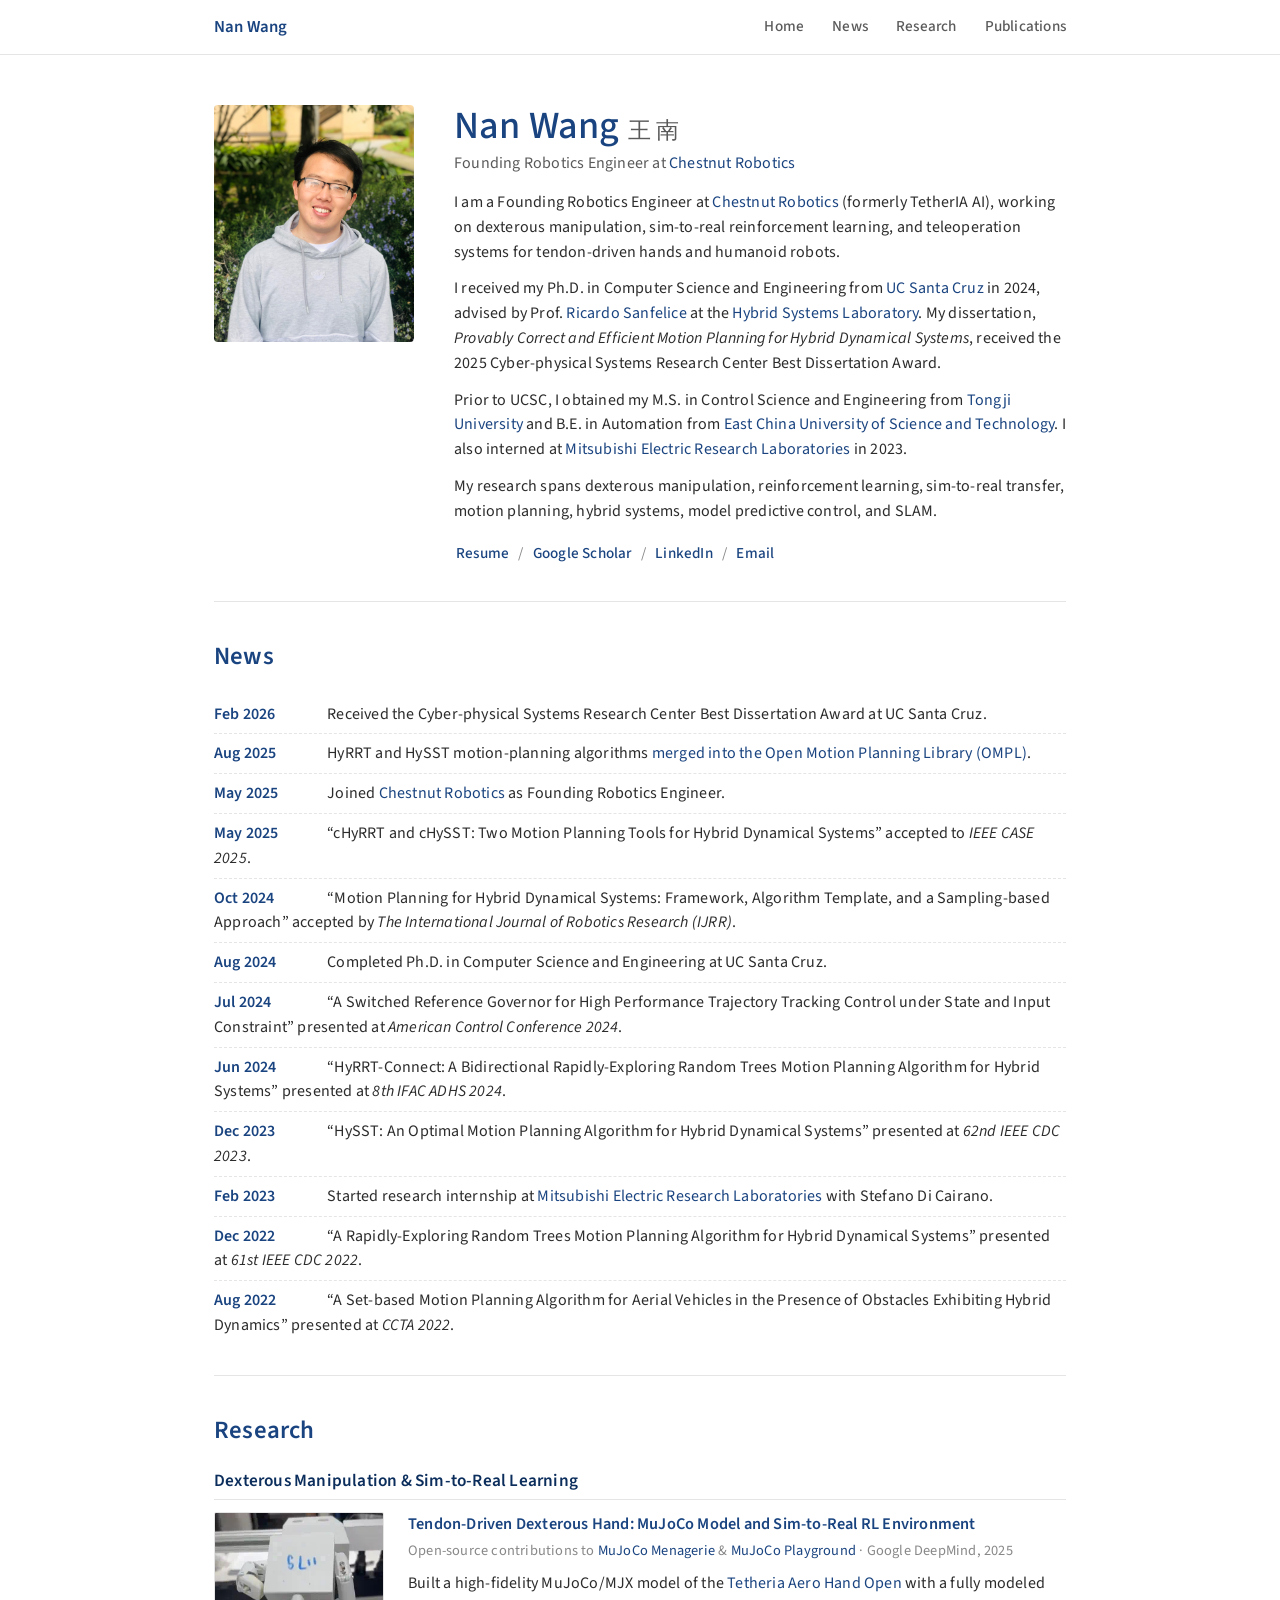
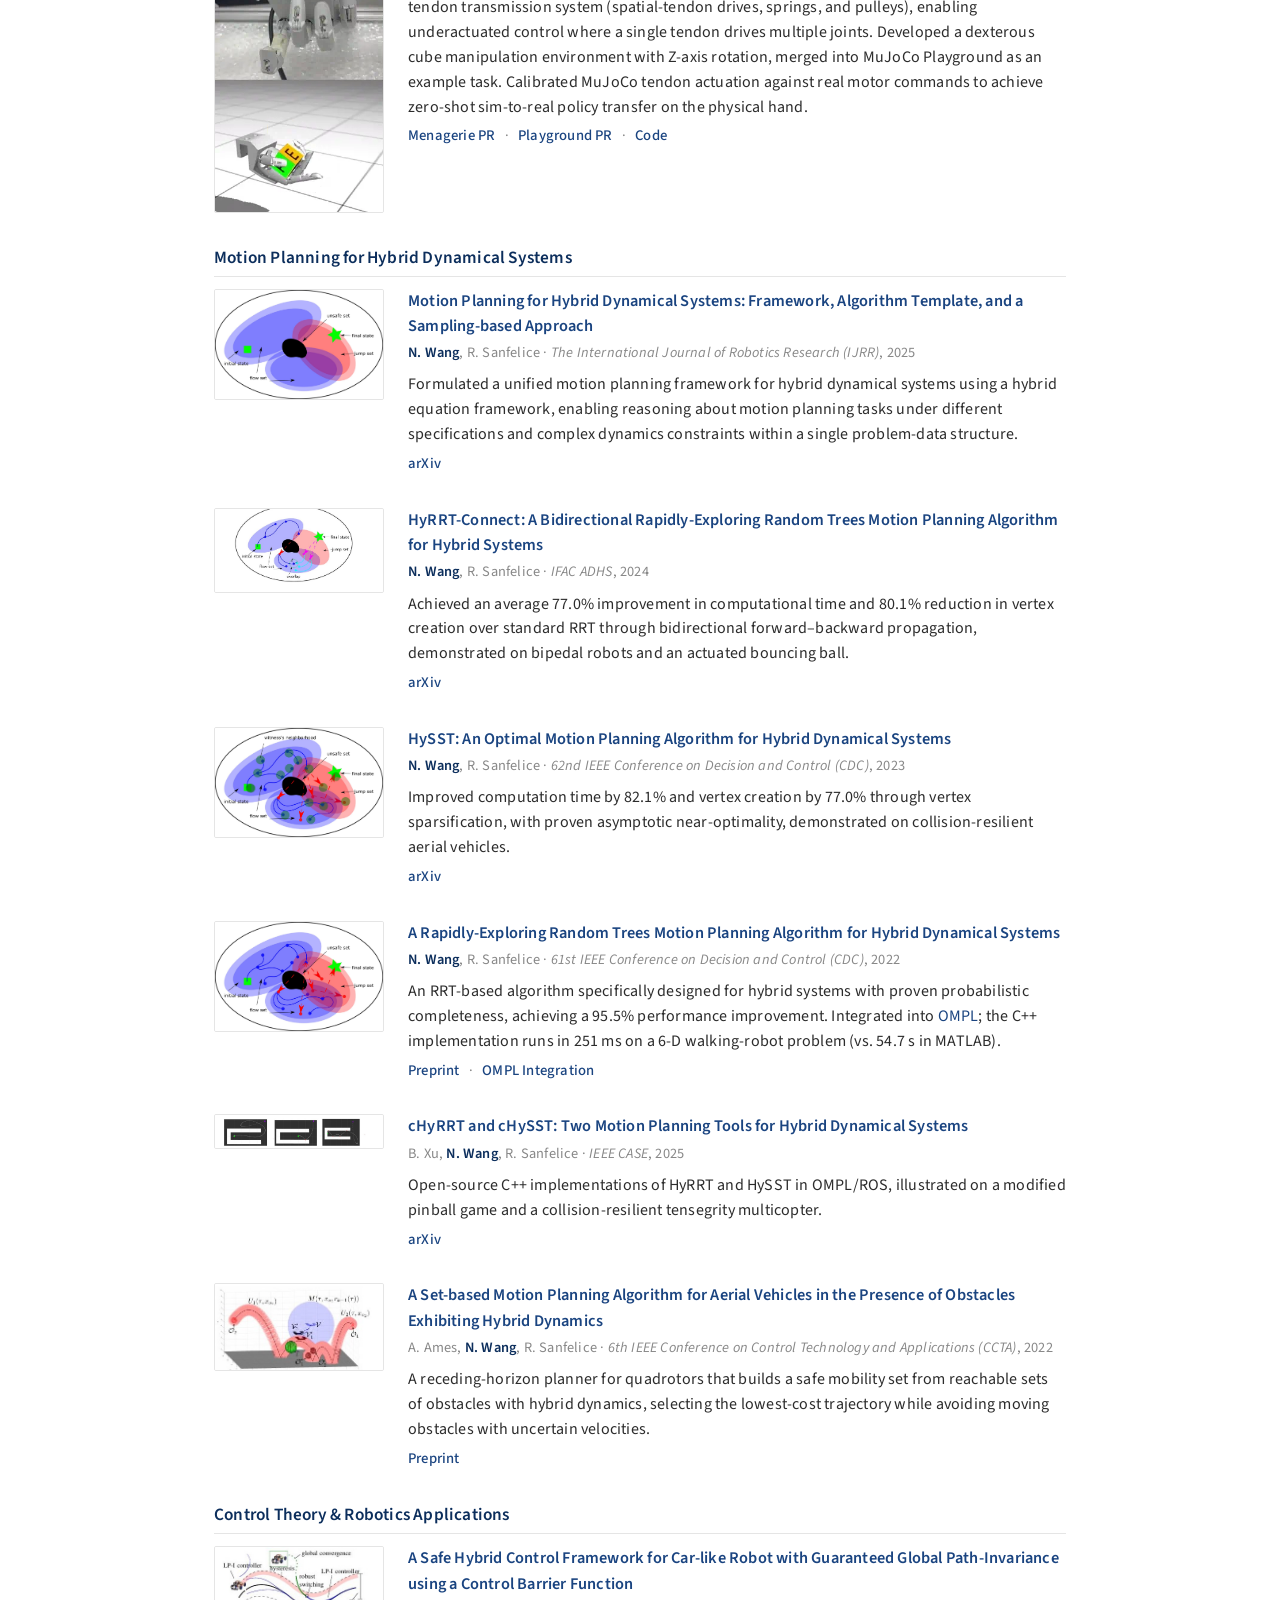
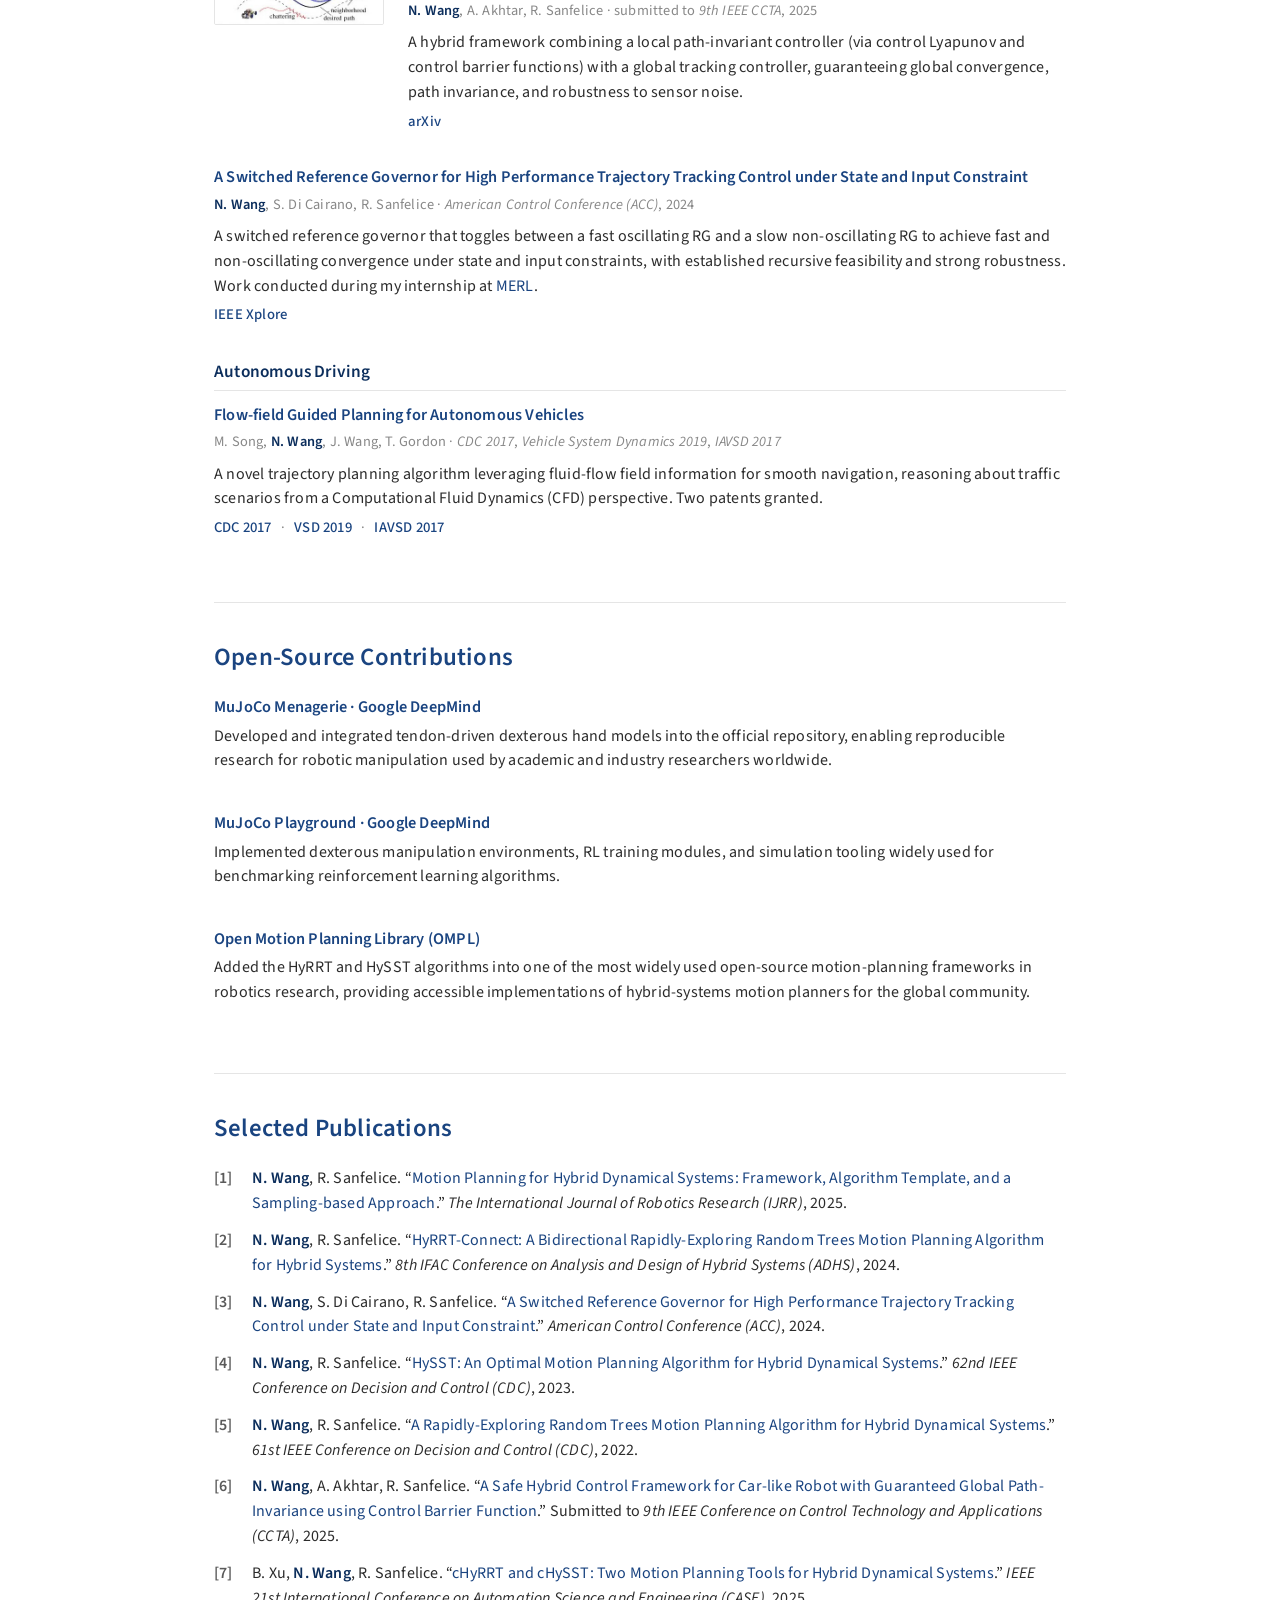
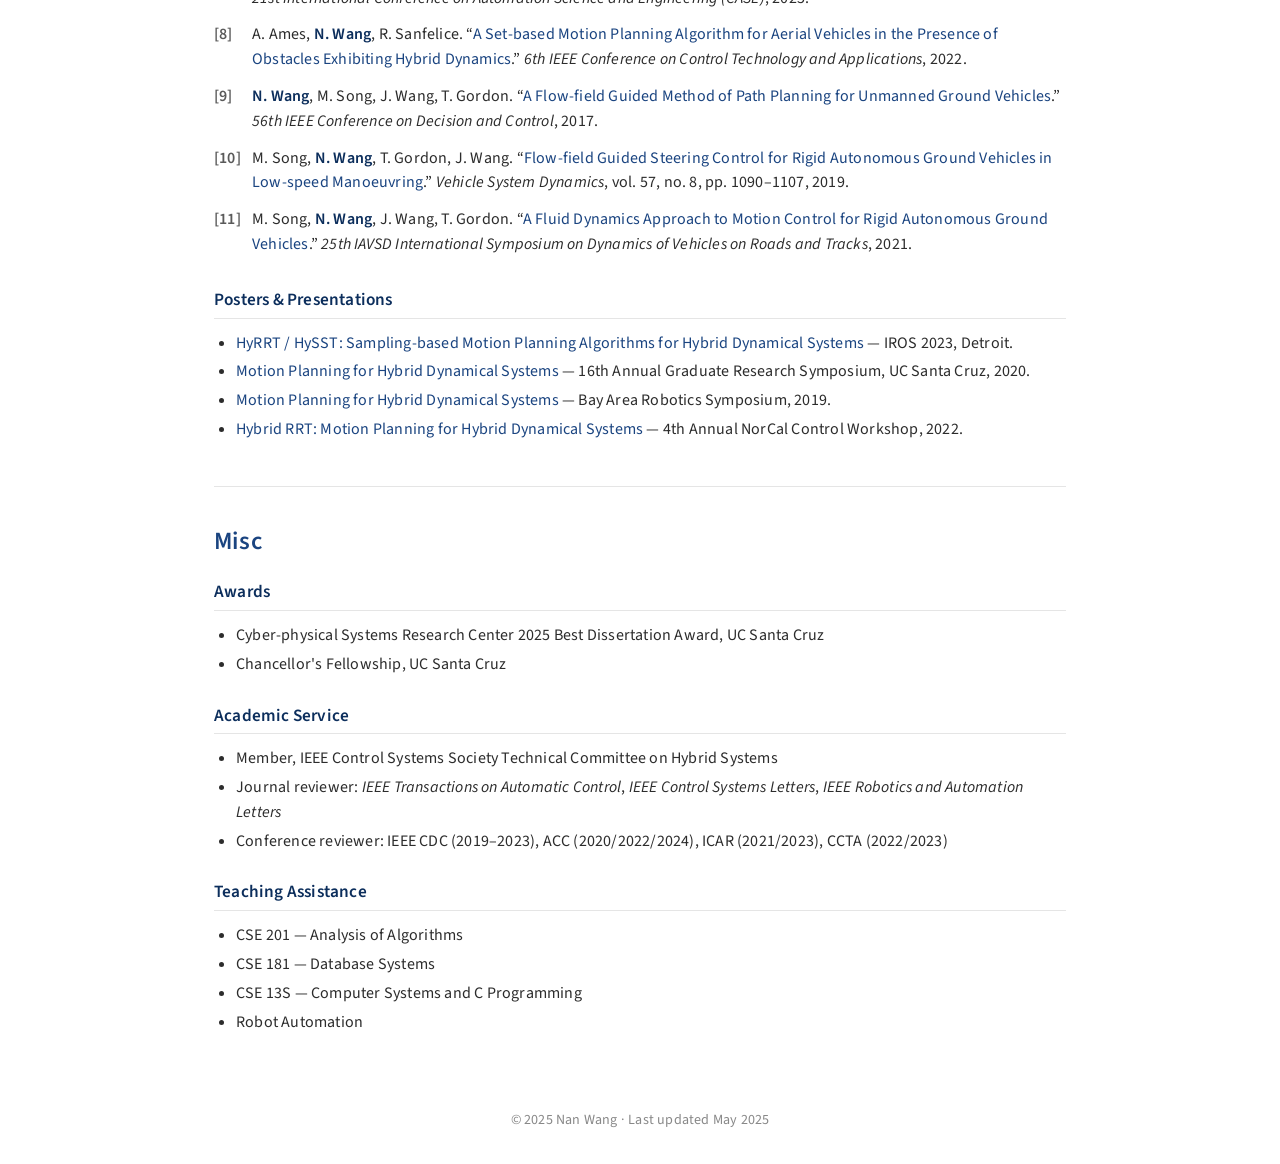
==== commit 5d538079: "Restore MuJoCo Menagerie + Playground in Open-Source section They appear in both Research (unified e" ====
--- a/index.html
+++ b/index.html
@@ -238,6 +238,20 @@
 
         <div class="project no-thumb">
             <div class="project-body">
+                <a href="https://github.com/google-deepmind/mujoco_menagerie/pull/213" class="project-title">MuJoCo Menagerie &middot; Google DeepMind</a>
+                <p>Developed and integrated tendon-driven dexterous hand models into the official repository, enabling reproducible research for robotic manipulation used by academic and industry researchers worldwide.</p>
+            </div>
+        </div>
+
+        <div class="project no-thumb">
+            <div class="project-body">
+                <a href="https://github.com/google-deepmind/mujoco_playground/pull/223" class="project-title">MuJoCo Playground &middot; Google DeepMind</a>
+                <p>Implemented dexterous manipulation environments, RL training modules, and simulation tooling widely used for benchmarking reinforcement learning algorithms.</p>
+            </div>
+        </div>
+
+        <div class="project no-thumb">
+            <div class="project-body">
                 <a href="https://github.com/ompl/ompl/pull/1169" class="project-title">Open Motion Planning Library (OMPL)</a>
                 <p>Added the HyRRT and HySST algorithms into one of the most widely used open-source motion-planning frameworks in robotics research, providing accessible implementations of hybrid-systems motion planners for the global community.</p>
             </div>
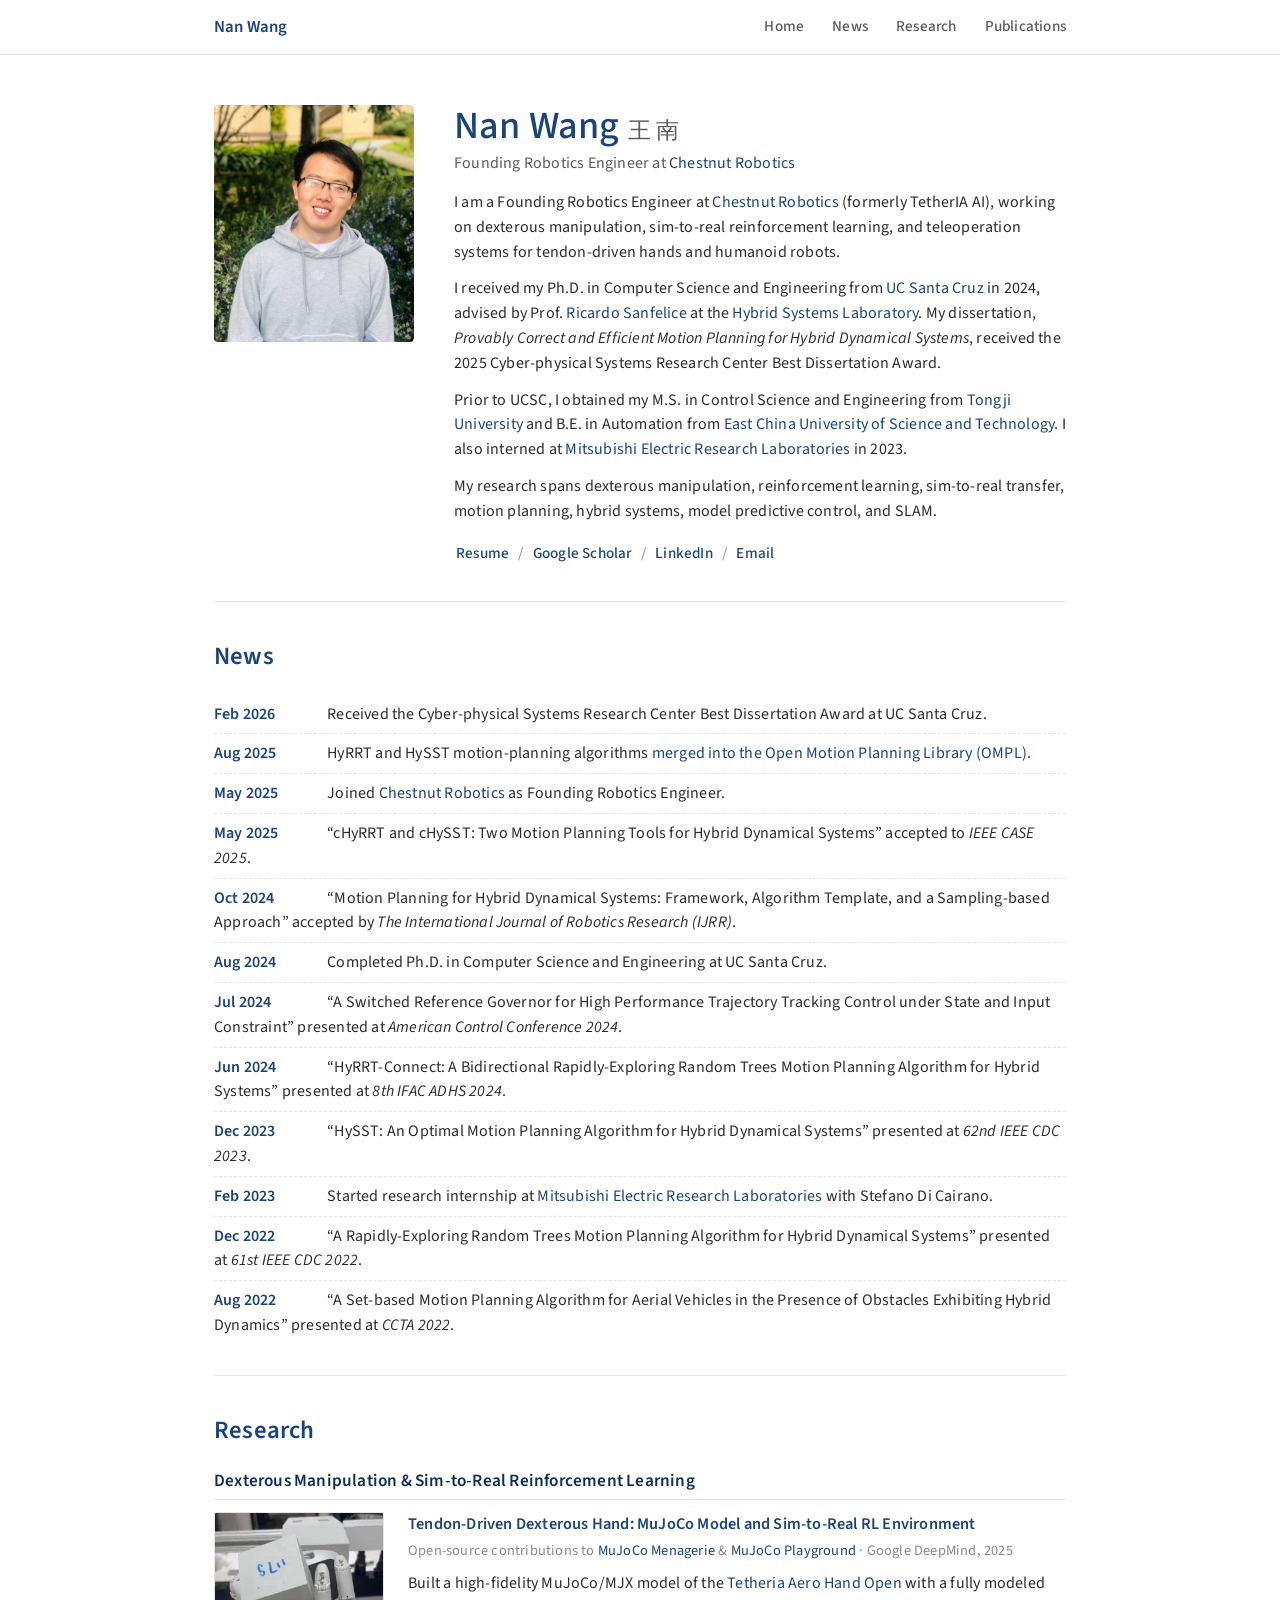
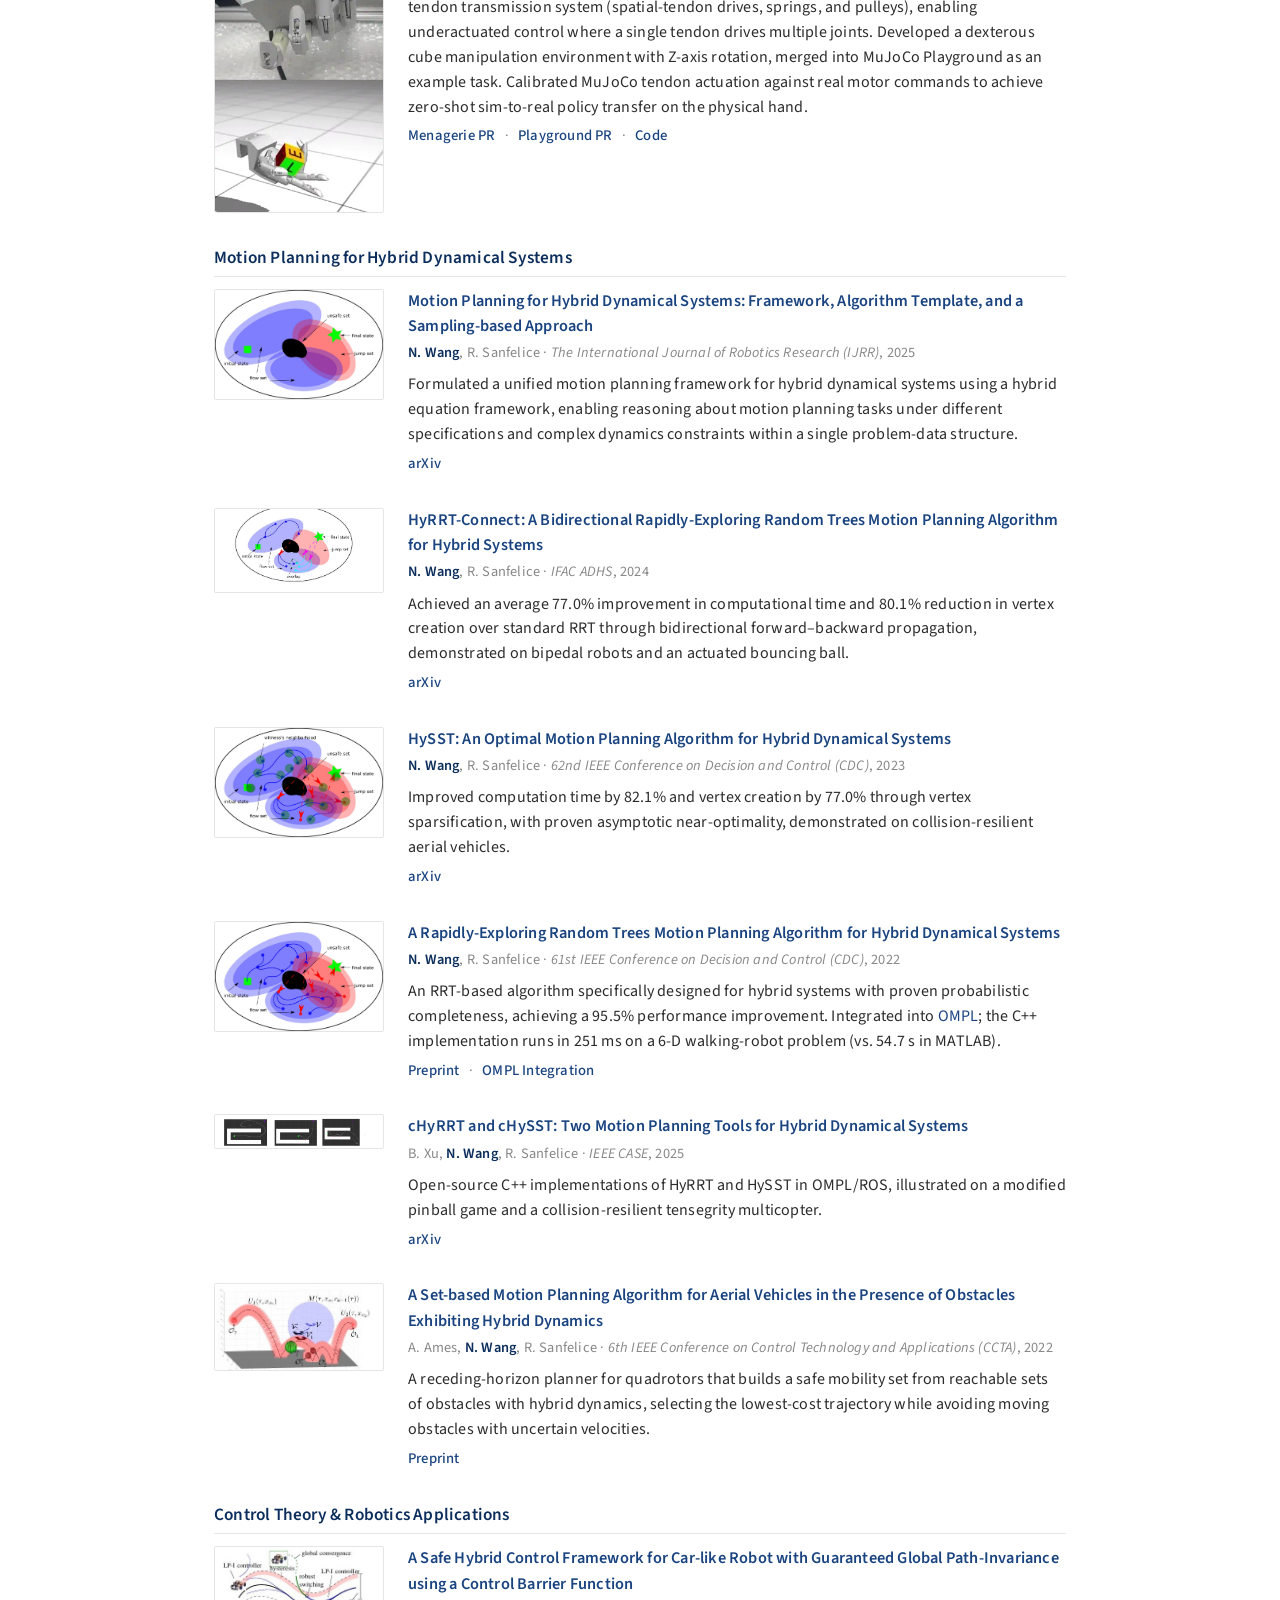
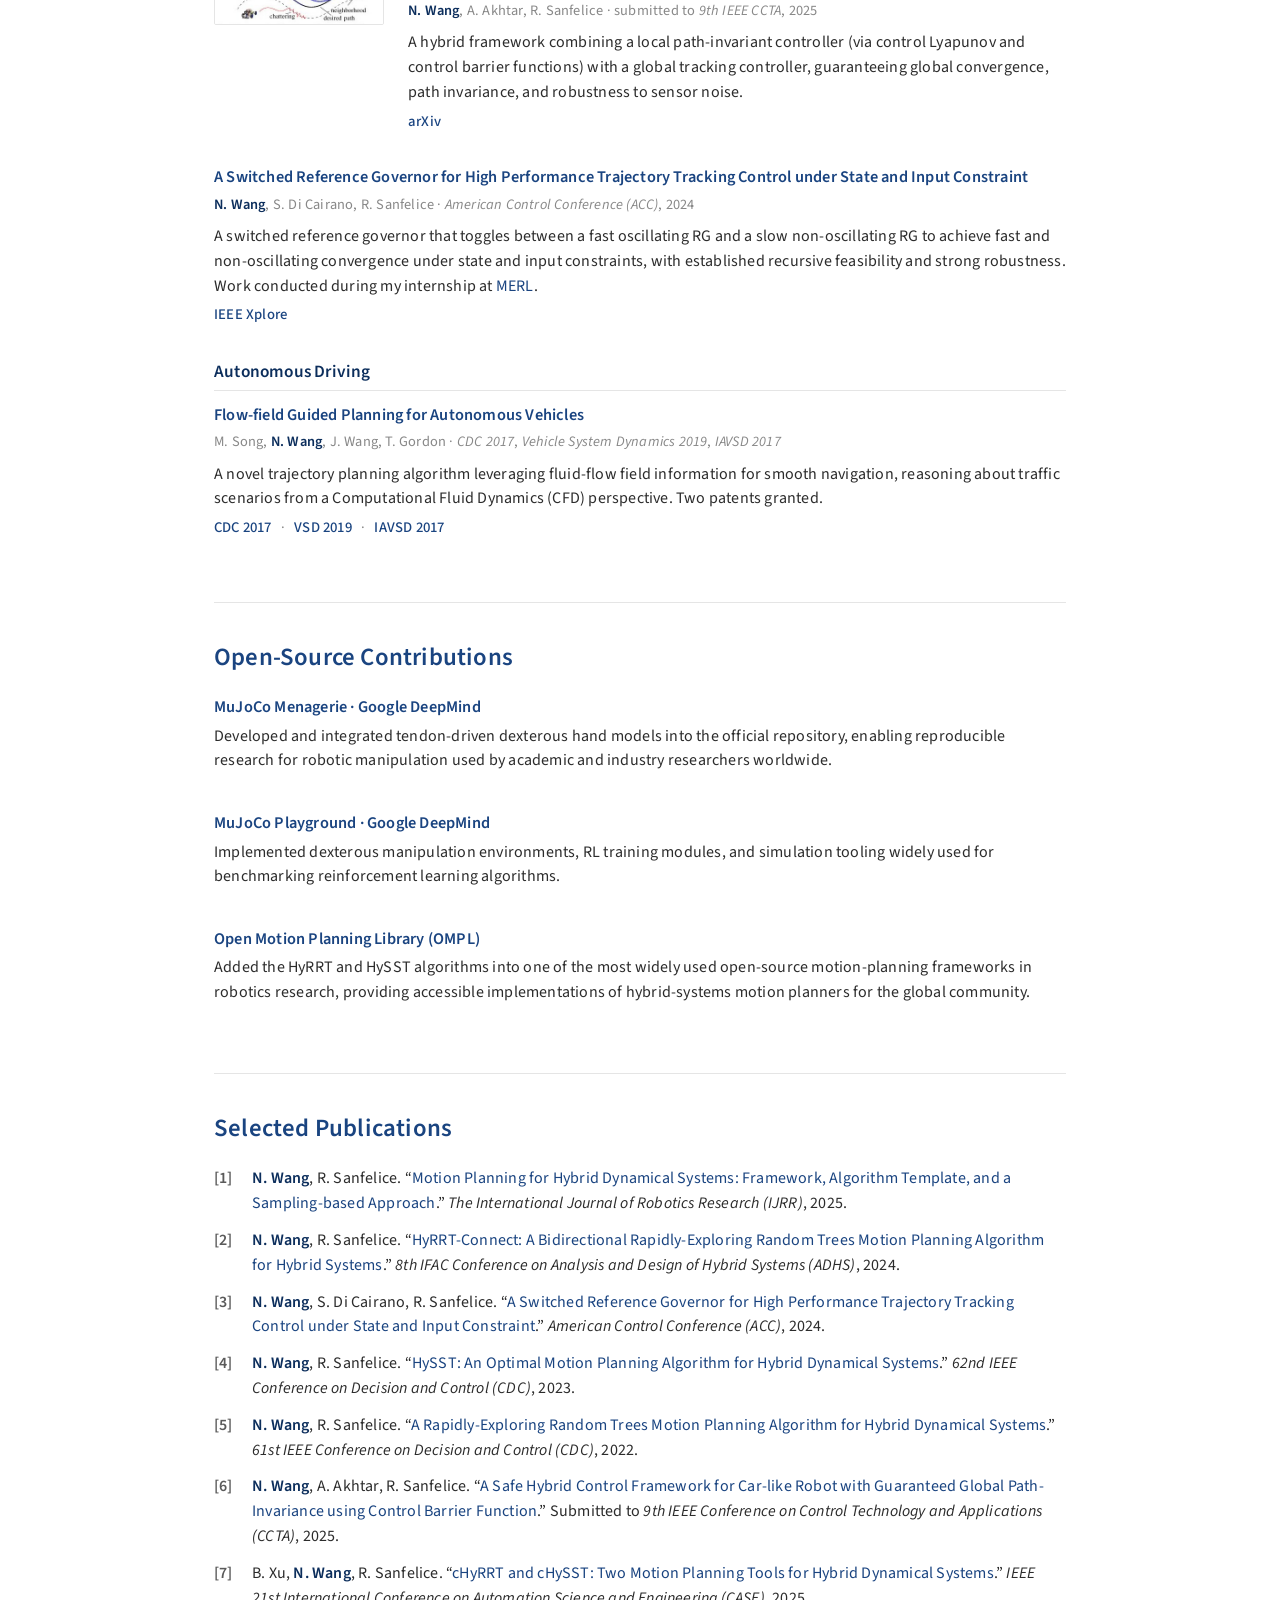
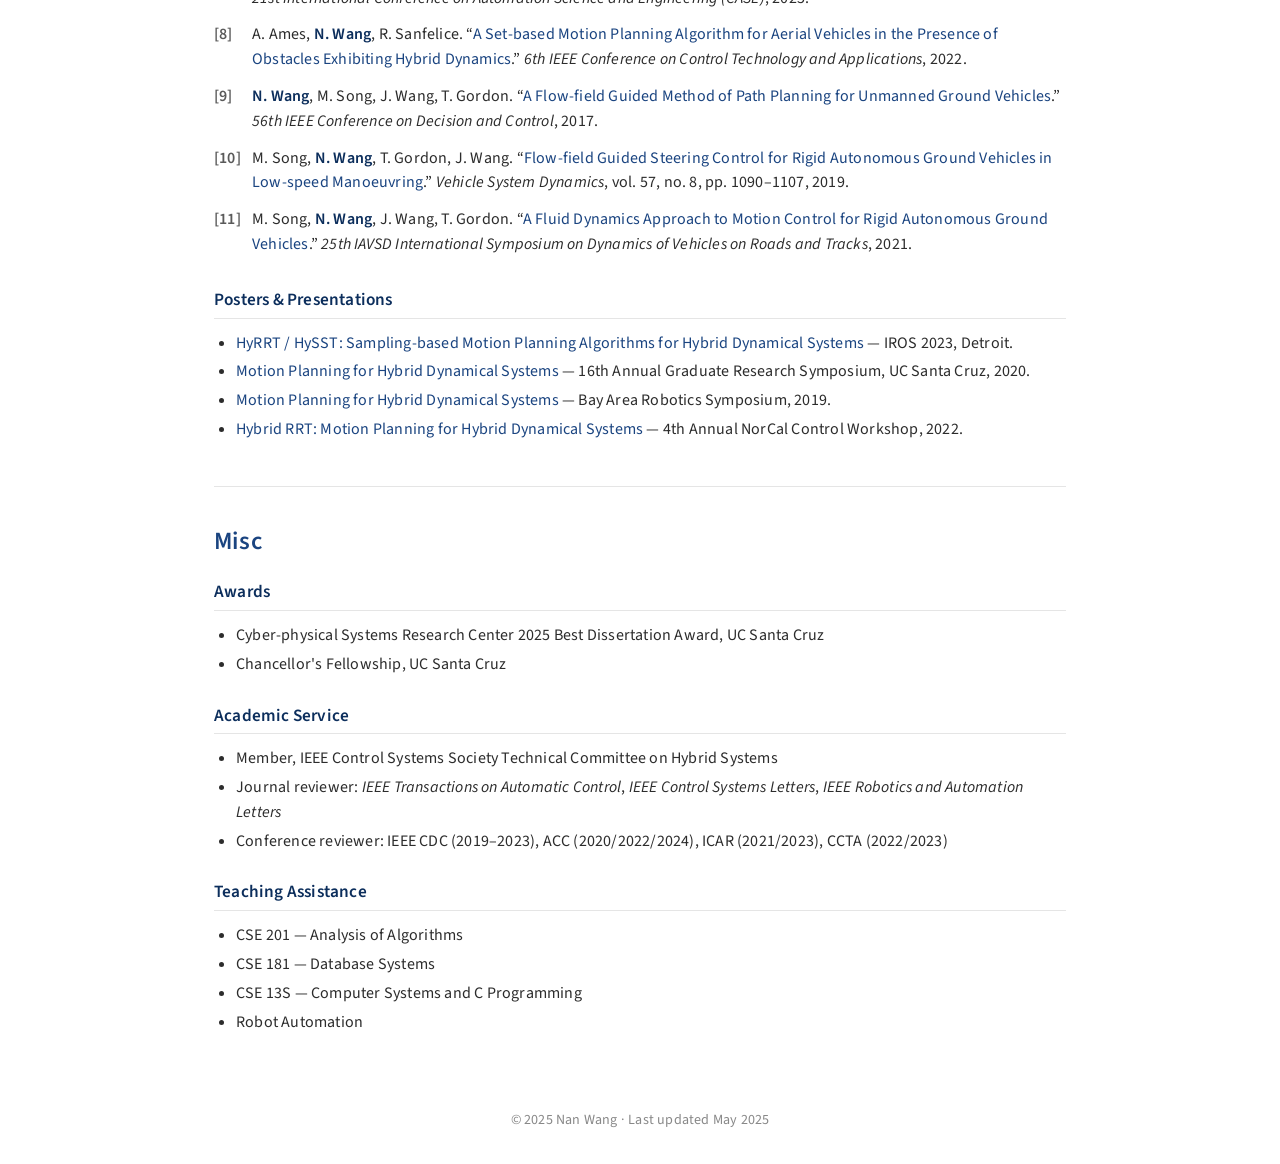
==== commit a51a4814: "Emphasize reinforcement learning in Dexterous Manipulation heading" ====
--- a/index.html
+++ b/index.html
@@ -80,7 +80,7 @@
     <section id="research" class="section">
         <h1>Research</h1>
 
-        <h2>Dexterous Manipulation &amp; Sim-to-Real Learning</h2>
+        <h2>Dexterous Manipulation &amp; Sim-to-Real Reinforcement Learning</h2>
 
         <div class="project">
             <a href="https://github.com/google-deepmind/mujoco_playground/pull/223" class="project-thumb">
